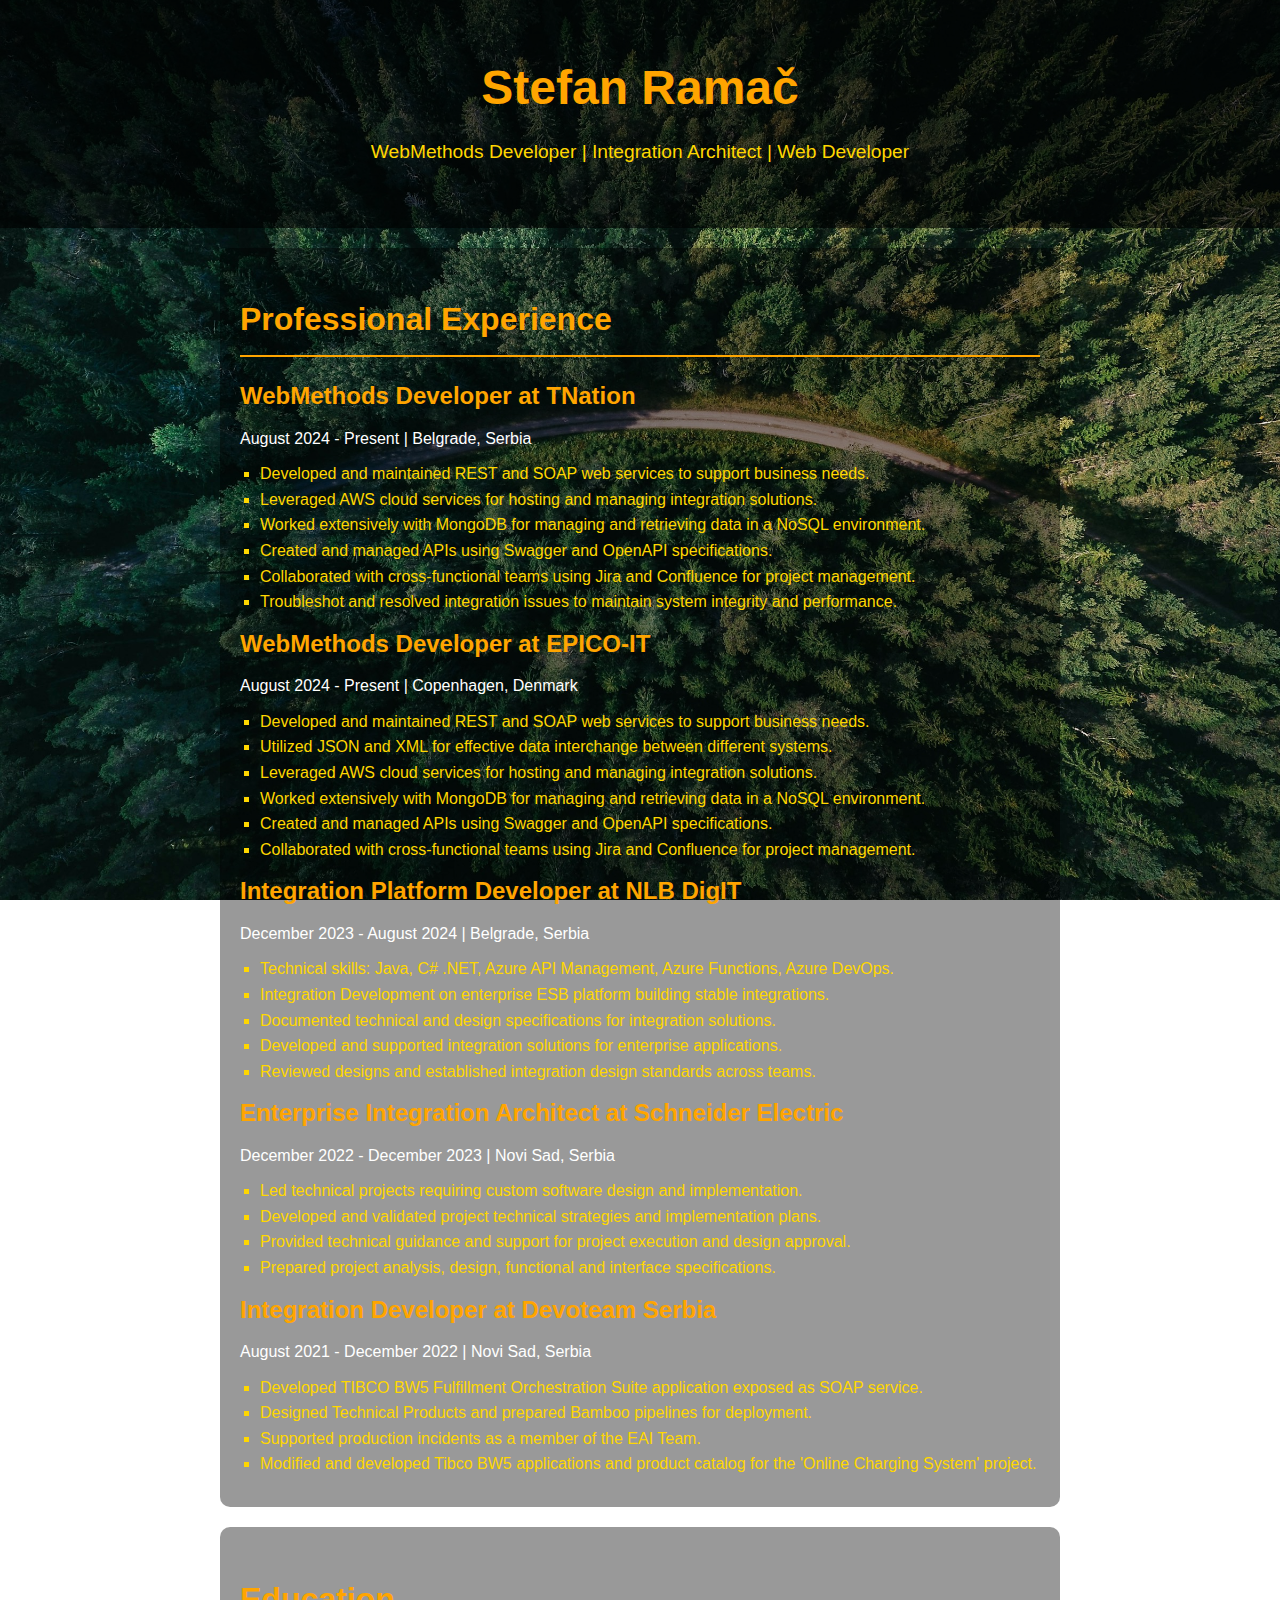
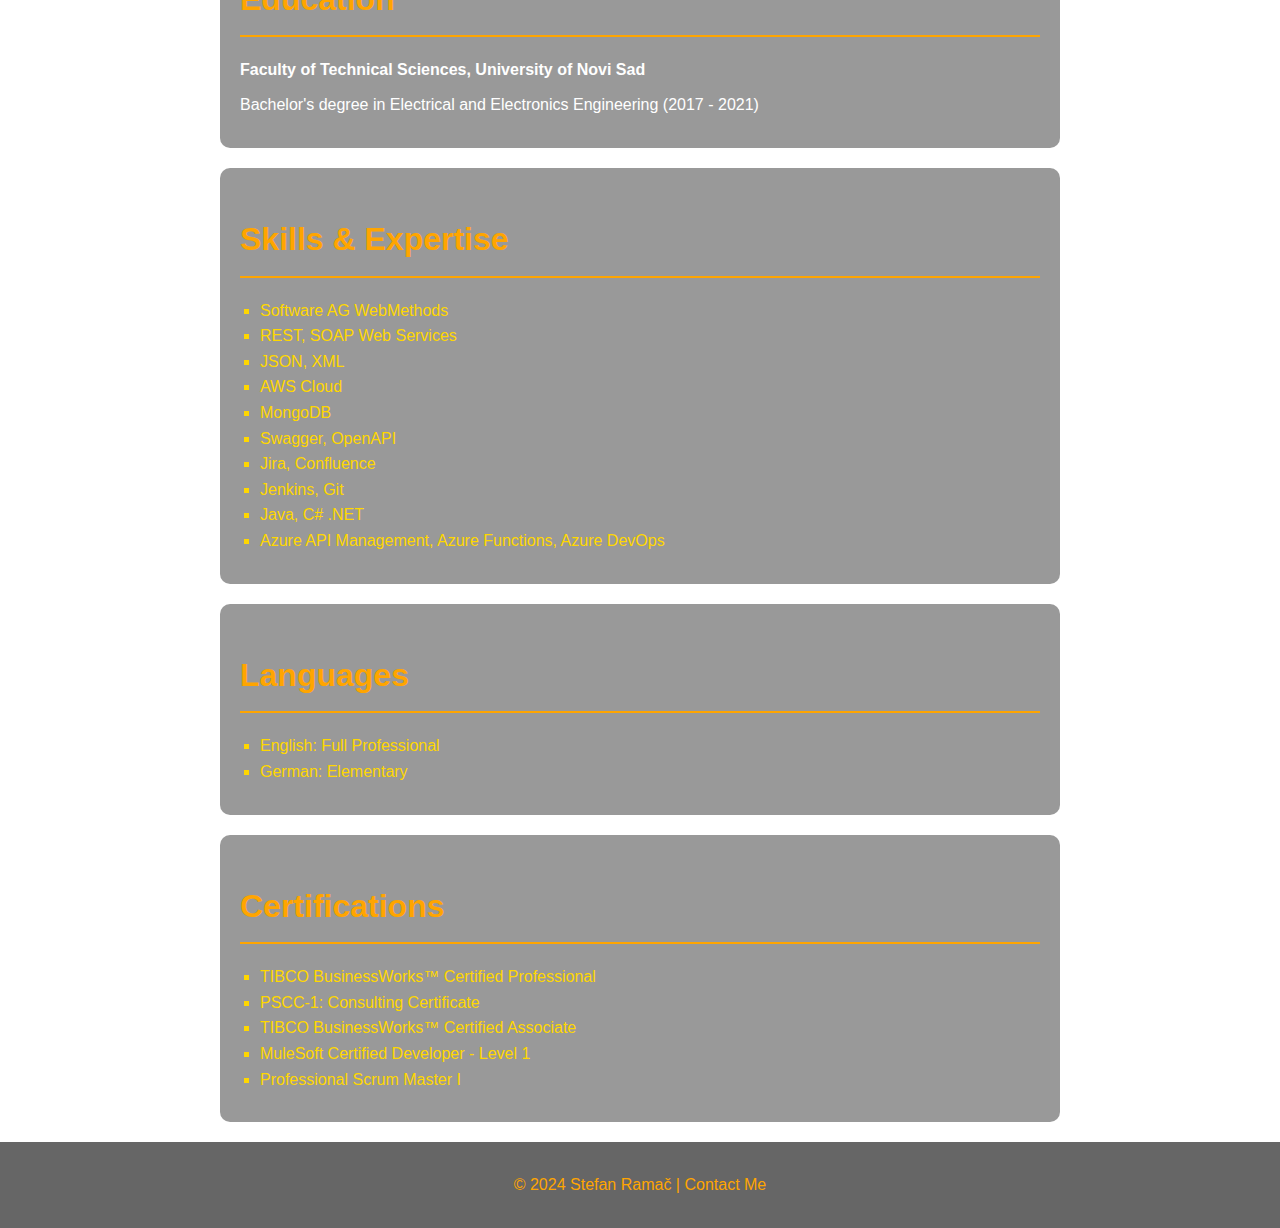
==== index.html @ 10c12a9f "moj cv" ====
<!DOCTYPE html>
<html lang="en">
<head>
    <meta charset="UTF-8">
    <meta name="viewport" content="width=device-width, initial-scale=1.0">
    <title>Stefan Ramač - Professional Experience</title>
    <link rel="stylesheet" href="styles.css">
</head>
<body>
    <header>
        <h1>Stefan Ramač</h1>
        <p>WebMethods Developer | Integration Architect | Web Developer</p>
    </header>
    
    <section id="experience">
        <h2>Professional Experience</h2>
        <div class="job">
            <h3>WebMethods Developer at TNation</h3>
            <p>August 2024 - Present | Belgrade, Serbia</p>
            <ul>
                <li>Developed and maintained REST and SOAP web services to support business needs.</li>
                <li>Leveraged AWS cloud services for hosting and managing integration solutions.</li>
                <li>Worked extensively with MongoDB for managing and retrieving data in a NoSQL environment.</li>
                <li>Created and managed APIs using Swagger and OpenAPI specifications.</li>
                <li>Collaborated with cross-functional teams using Jira and Confluence for project management.</li>
                <li>Troubleshot and resolved integration issues to maintain system integrity and performance.</li>
            </ul>
        </div>

        <div class="job">
            <h3>WebMethods Developer at EPICO-IT</h3>
            <p>August 2024 - Present | Copenhagen, Denmark</p>
            <ul>
                <li>Developed and maintained REST and SOAP web services to support business needs.</li>
                <li>Utilized JSON and XML for effective data interchange between different systems.</li>
                <li>Leveraged AWS cloud services for hosting and managing integration solutions.</li>
                <li>Worked extensively with MongoDB for managing and retrieving data in a NoSQL environment.</li>
                <li>Created and managed APIs using Swagger and OpenAPI specifications.</li>
                <li>Collaborated with cross-functional teams using Jira and Confluence for project management.</li>
            </ul>
        </div>

        <div class="job">
            <h3>Integration Platform Developer at NLB DigIT</h3>
            <p>December 2023 - August 2024 | Belgrade, Serbia</p>
            <ul>
                <li>Technical skills: Java, C# .NET, Azure API Management, Azure Functions, Azure DevOps.</li>
                <li>Integration Development on enterprise ESB platform building stable integrations.</li>
                <li>Documented technical and design specifications for integration solutions.</li>
                <li>Developed and supported integration solutions for enterprise applications.</li>
                <li>Reviewed designs and established integration design standards across teams.</li>
            </ul>
        </div>

        <div class="job">
            <h3>Enterprise Integration Architect at Schneider Electric</h3>
            <p>December 2022 - December 2023 | Novi Sad, Serbia</p>
            <ul>
                <li>Led technical projects requiring custom software design and implementation.</li>
                <li>Developed and validated project technical strategies and implementation plans.</li>
                <li>Provided technical guidance and support for project execution and design approval.</li>
                <li>Prepared project analysis, design, functional and interface specifications.</li>
            </ul>
        </div>

        <div class="job">
            <h3>Integration Developer at Devoteam Serbia</h3>
            <p>August 2021 - December 2022 | Novi Sad, Serbia</p>
            <ul>
                <li>Developed TIBCO BW5 Fulfillment Orchestration Suite application exposed as SOAP service.</li>
                <li>Designed Technical Products and prepared Bamboo pipelines for deployment.</li>
                <li>Supported production incidents as a member of the EAI Team.</li>
                <li>Modified and developed Tibco BW5 applications and product catalog for the 'Online Charging System' project.</li>
            </ul>
        </div>
    </section>

    <section id="education">
        <h2>Education</h2>
        <p><strong>Faculty of Technical Sciences, University of Novi Sad</strong></p>
        <p>Bachelor's degree in Electrical and Electronics Engineering (2017 - 2021)</p>
    </section>

    <section id="skills">
        <h2>Skills & Expertise</h2>
        <ul>
            <li>Software AG WebMethods</li>
            <li>REST, SOAP Web Services</li>
            <li>JSON, XML</li>
            <li>AWS Cloud</li>
            <li>MongoDB</li>
            <li>Swagger, OpenAPI</li>
            <li>Jira, Confluence</li>
            <li>Jenkins, Git</li>
            <li>Java, C# .NET</li>
            <li>Azure API Management, Azure Functions, Azure DevOps</li>
        </ul>
    </section>

    <section id="languages">
        <h2>Languages</h2>
        <ul>
            <li>English: Full Professional</li>
            <li>German: Elementary</li>
        </ul>
    </section>

    <section id="certifications">
        <h2>Certifications</h2>
        <ul>
            <li>TIBCO BusinessWorks™ Certified Professional</li>
            <li>PSCC-1: Consulting Certificate</li>
            <li>TIBCO BusinessWorks™ Certified Associate</li>
            <li>MuleSoft Certified Developer - Level 1</li>
            <li>Professional Scrum Master I</li>
        </ul>
    </section>

    <footer>
        <p>&copy; 2024 Stefan Ramač | <a href="mailto:stefan@stefanramac.com">Contact Me</a></p>
    </footer>
</body>
</html>
---- styles.css ----
body {
    font-family: 'Arial', sans-serif;
    line-height: 1.6;
    margin: 0;
    padding: 0;
    background-image: url('forest.jpg'); /* Use the uploaded image */
    background-size: cover;
    background-attachment: fixed;
    background-position: center;
    color: #fff;
}

header {
    text-align: center;
    padding: 50px;
    background-color: rgba(0, 0, 0, 0.6); /* Semi-transparent background */
}

header h1 {
    font-size: 3em;
    margin: 0;
    color: #FFA500; /* Orange color for contrast */
}

header p {
    font-size: 1.2em;
    color: #FFD700; /* Lighter orange */
}

section {
    padding: 20px;
    background-color: rgba(0, 0, 0, 0.4); /* Semi-transparent background */
    margin: 20px auto;
    max-width: 800px;
    border-radius: 10px;
}

h2 {
    font-size: 2em;
    border-bottom: 2px solid #FFA500; /* Orange underline */
    padding-bottom: 10px;
    margin-bottom: 20px;
    color: #FFA500;
}

.job h3, p, ul {
    margin: 10px 0;
}

.job h3 {
    font-size: 1.5em;
    color: #FFA500; /* Orange for job titles */
}

ul {
    list-style-type: square;
    padding-left: 20px;
    color: #FFD700; /* Lighter orange for lists */
}

footer {
    text-align: center;
    padding: 20px;
    background-color: rgba(0, 0, 0, 0.6); /* Semi-transparent footer */
    color: #FFA500;
}

footer a {
    color: #FFA500;
    text-decoration: none;
}

footer a:hover {
    text-decoration: underline;
}
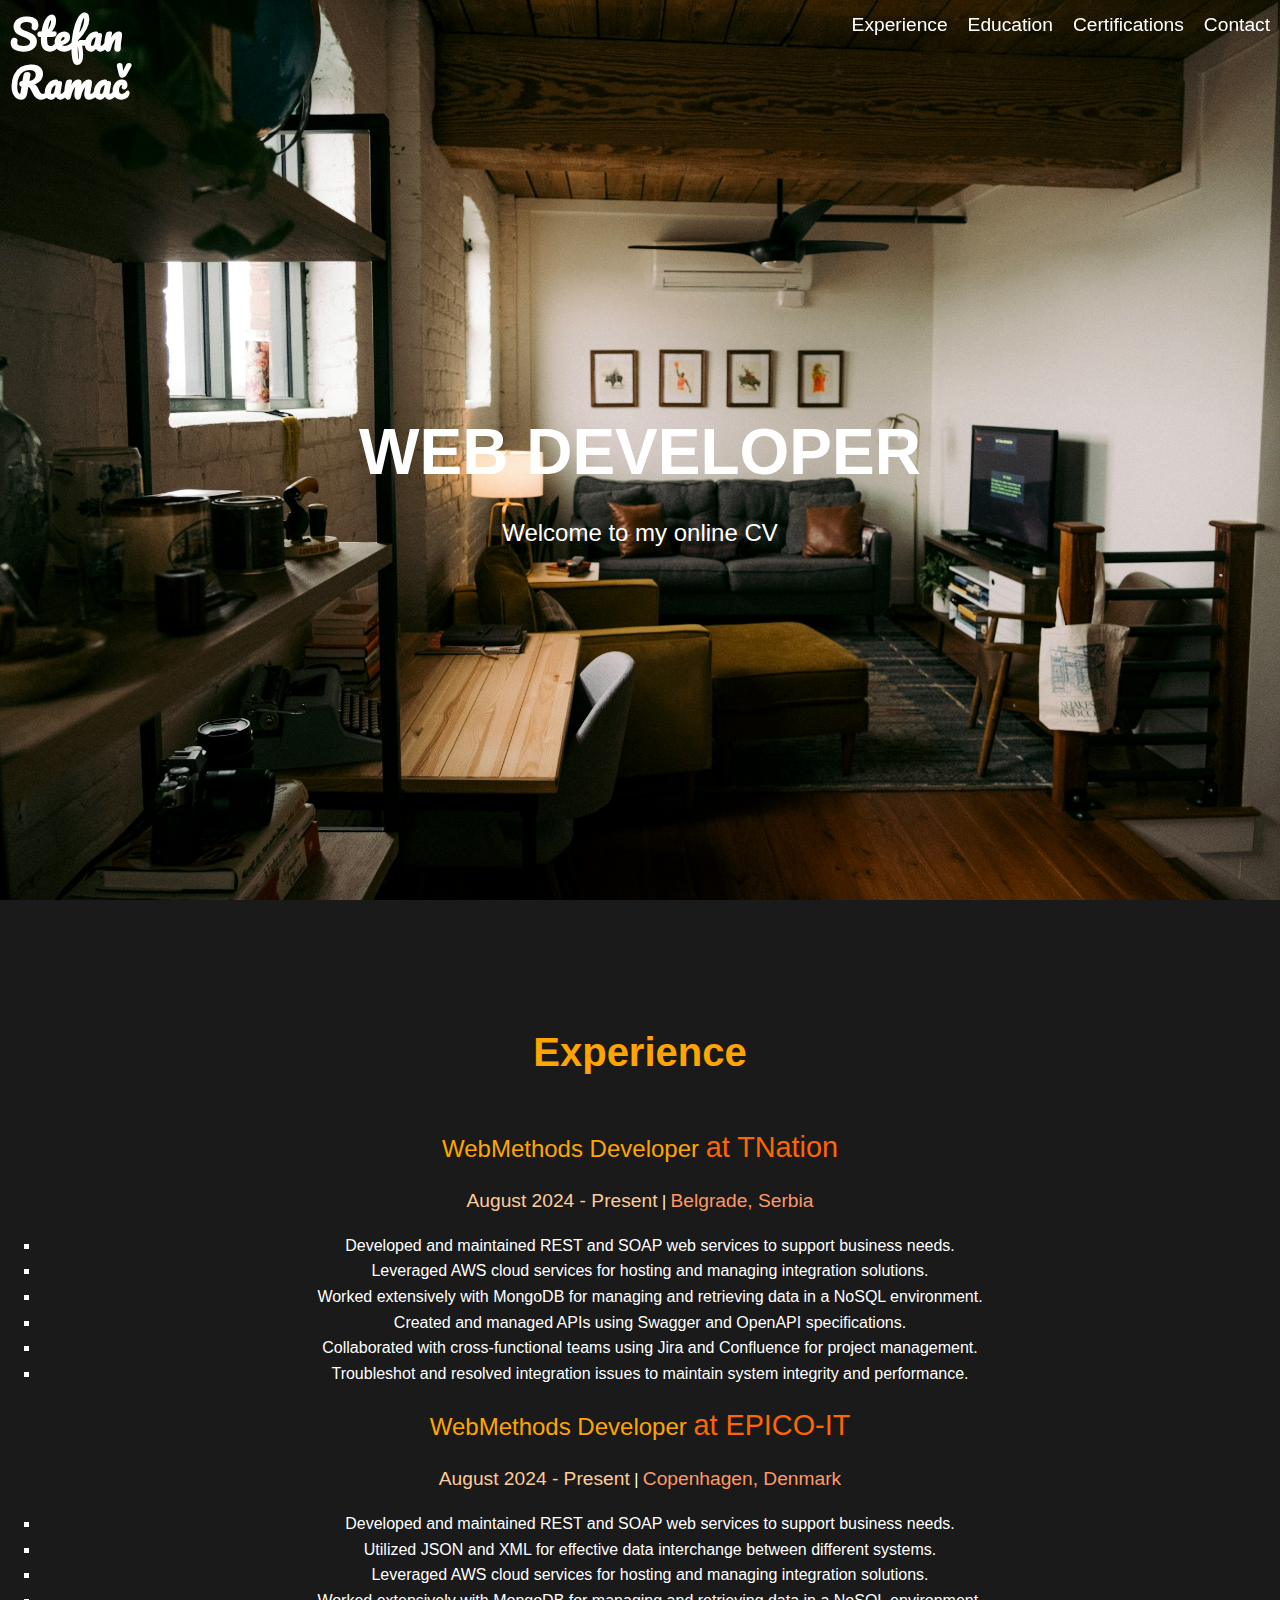
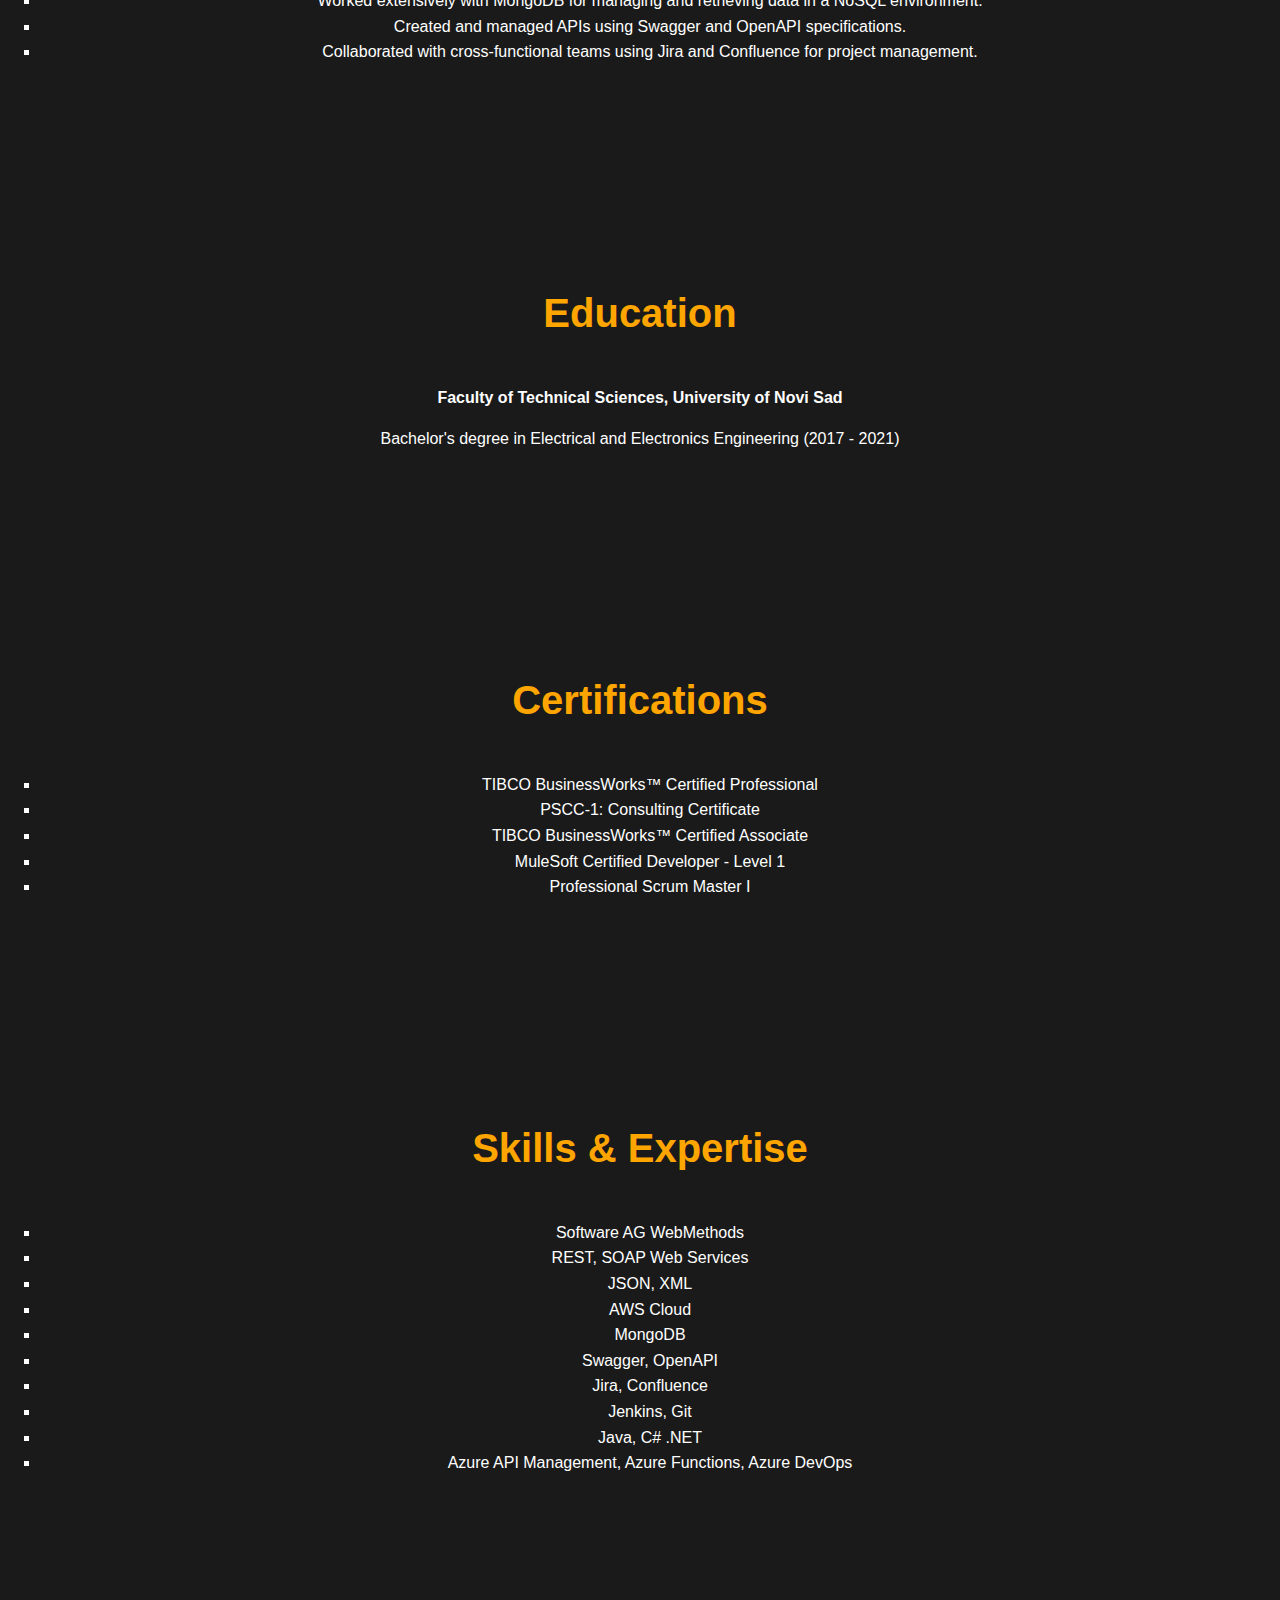
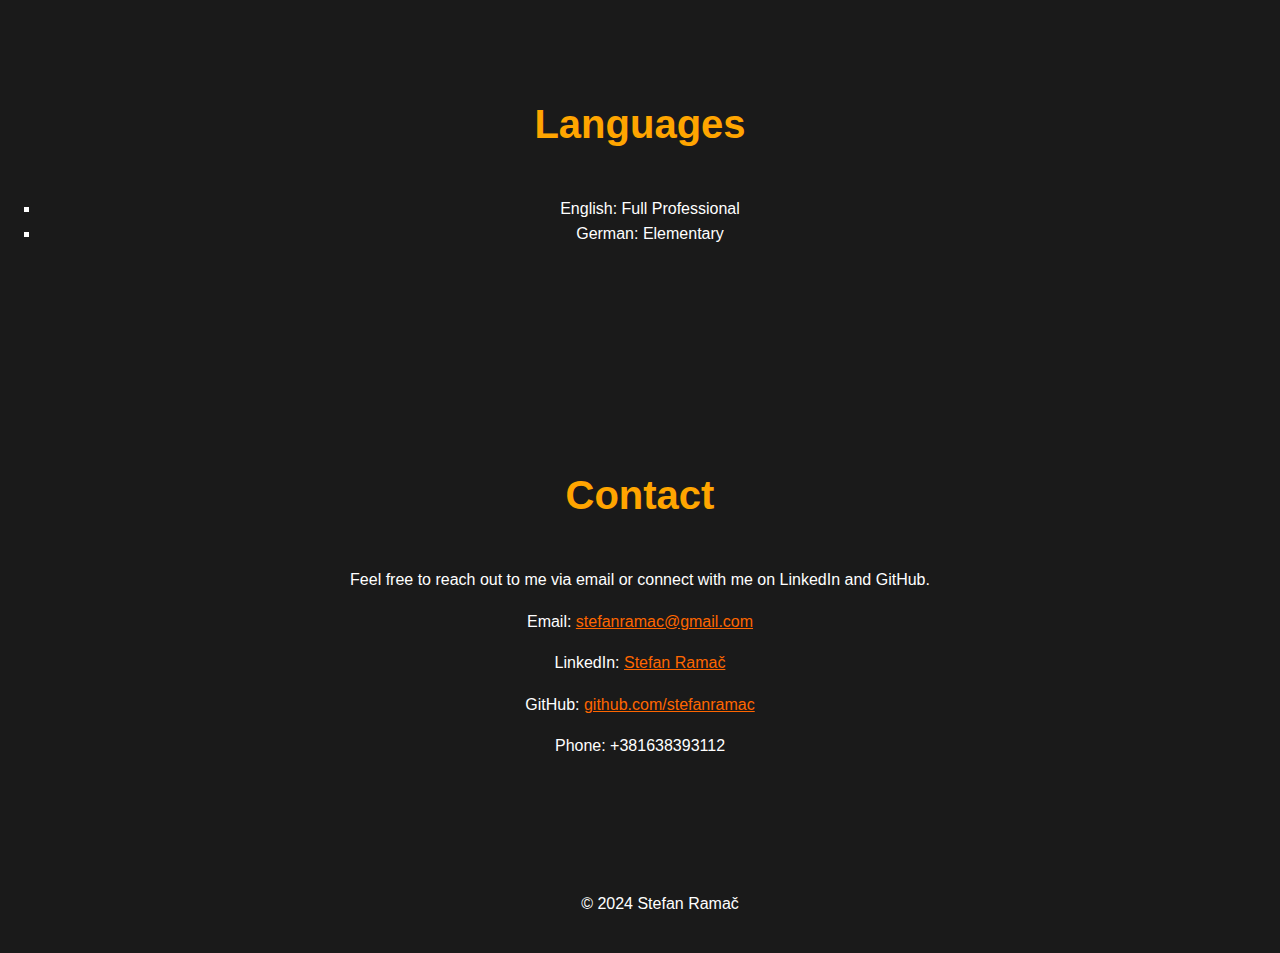
==== commit 7b89a0ca: "malo pomalo" ====
--- a/index.html
+++ b/index.html
@@ -3,86 +3,79 @@
 <head>
     <meta charset="UTF-8">
     <meta name="viewport" content="width=device-width, initial-scale=1.0">
-    <title>Stefan Ramač - Professional Experience</title>
+    <title>Stefan Ramač - Portfolio</title>
     <link rel="stylesheet" href="styles.css">
 </head>
 <body>
-    <header>
-        <h1>Stefan Ramač</h1>
-        <p>WebMethods Developer | Integration Architect | Web Developer</p>
+    <!-- Stefan Ramač i navigacioni bar iznad hero sekcije -->
+    <div class="header-left">
+        <h1>Stefan<br>Ramač</h1>
+    </div>
+    <nav class="header-right">
+        <ul>
+            <li><a href="#experience">Experience</a></li>
+            <li><a href="#education">Education</a></li>
+            <li><a href="#certifications">Certifications</a></li>
+            <li><a href="#contact">Contact</a></li>
+        </ul>
+    </nav>
+
+    <header class="hero-section">
+        <div class="container">
+            <div class="hero-text">
+                <h2>WEB DEVELOPER</h2>
+                <p>Welcome to my online CV</p>
+            </div>
+        </div>
     </header>
+
+    <section id="experience" class="content-section">
+        <h3>Experience</h3>
+        
+        <p class="job-title">WebMethods Developer <span class="job-company">at TNation</span></p>
+        <p><span class="job-date">August 2024 - Present</span> | <span class="job-location">Belgrade, Serbia</span></p>
+        <ul>
+            <li>Developed and maintained REST and SOAP web services to support business needs.</li>
+            <li>Leveraged AWS cloud services for hosting and managing integration solutions.</li>
+            <li>Worked extensively with MongoDB for managing and retrieving data in a NoSQL environment.</li>
+            <li>Created and managed APIs using Swagger and OpenAPI specifications.</li>
+            <li>Collaborated with cross-functional teams using Jira and Confluence for project management.</li>
+            <li>Troubleshot and resolved integration issues to maintain system integrity and performance.</li>
+        </ul>
     
-    <section id="experience">
-        <h2>Professional Experience</h2>
-        <div class="job">
-            <h3>WebMethods Developer at TNation</h3>
-            <p>August 2024 - Present | Belgrade, Serbia</p>
-            <ul>
-                <li>Developed and maintained REST and SOAP web services to support business needs.</li>
-                <li>Leveraged AWS cloud services for hosting and managing integration solutions.</li>
-                <li>Worked extensively with MongoDB for managing and retrieving data in a NoSQL environment.</li>
-                <li>Created and managed APIs using Swagger and OpenAPI specifications.</li>
-                <li>Collaborated with cross-functional teams using Jira and Confluence for project management.</li>
-                <li>Troubleshot and resolved integration issues to maintain system integrity and performance.</li>
-            </ul>
-        </div>
+        <p class="job-title">WebMethods Developer <span class="job-company">at EPICO-IT</span></p>
+        <p><span class="job-date">August 2024 - Present</span> | <span class="job-location">Copenhagen, Denmark</span></p>
+        <ul>
+            <li>Developed and maintained REST and SOAP web services to support business needs.</li>
+            <li>Utilized JSON and XML for effective data interchange between different systems.</li>
+            <li>Leveraged AWS cloud services for hosting and managing integration solutions.</li>
+            <li>Worked extensively with MongoDB for managing and retrieving data in a NoSQL environment.</li>
+            <li>Created and managed APIs using Swagger and OpenAPI specifications.</li>
+            <li>Collaborated with cross-functional teams using Jira and Confluence for project management.</li>
+        </ul>
 
-        <div class="job">
-            <h3>WebMethods Developer at EPICO-IT</h3>
-            <p>August 2024 - Present | Copenhagen, Denmark</p>
-            <ul>
-                <li>Developed and maintained REST and SOAP web services to support business needs.</li>
-                <li>Utilized JSON and XML for effective data interchange between different systems.</li>
-                <li>Leveraged AWS cloud services for hosting and managing integration solutions.</li>
-                <li>Worked extensively with MongoDB for managing and retrieving data in a NoSQL environment.</li>
-                <li>Created and managed APIs using Swagger and OpenAPI specifications.</li>
-                <li>Collaborated with cross-functional teams using Jira and Confluence for project management.</li>
-            </ul>
-        </div>
-
-        <div class="job">
-            <h3>Integration Platform Developer at NLB DigIT</h3>
-            <p>December 2023 - August 2024 | Belgrade, Serbia</p>
-            <ul>
-                <li>Technical skills: Java, C# .NET, Azure API Management, Azure Functions, Azure DevOps.</li>
-                <li>Integration Development on enterprise ESB platform building stable integrations.</li>
-                <li>Documented technical and design specifications for integration solutions.</li>
-                <li>Developed and supported integration solutions for enterprise applications.</li>
-                <li>Reviewed designs and established integration design standards across teams.</li>
-            </ul>
-        </div>
-
-        <div class="job">
-            <h3>Enterprise Integration Architect at Schneider Electric</h3>
-            <p>December 2022 - December 2023 | Novi Sad, Serbia</p>
-            <ul>
-                <li>Led technical projects requiring custom software design and implementation.</li>
-                <li>Developed and validated project technical strategies and implementation plans.</li>
-                <li>Provided technical guidance and support for project execution and design approval.</li>
-                <li>Prepared project analysis, design, functional and interface specifications.</li>
-            </ul>
-        </div>
-
-        <div class="job">
-            <h3>Integration Developer at Devoteam Serbia</h3>
-            <p>August 2021 - December 2022 | Novi Sad, Serbia</p>
-            <ul>
-                <li>Developed TIBCO BW5 Fulfillment Orchestration Suite application exposed as SOAP service.</li>
-                <li>Designed Technical Products and prepared Bamboo pipelines for deployment.</li>
-                <li>Supported production incidents as a member of the EAI Team.</li>
-                <li>Modified and developed Tibco BW5 applications and product catalog for the 'Online Charging System' project.</li>
-            </ul>
-        </div>
+        <!-- Repeat the same structure for other job positions -->
     </section>
-
-    <section id="education">
-        <h2>Education</h2>
+    
+    <section id="education" class="content-section">
+        <h3>Education</h3>
         <p><strong>Faculty of Technical Sciences, University of Novi Sad</strong></p>
         <p>Bachelor's degree in Electrical and Electronics Engineering (2017 - 2021)</p>
     </section>
 
-    <section id="skills">
-        <h2>Skills & Expertise</h2>
+    <section id="certifications" class="content-section">
+        <h3>Certifications</h3>
+        <ul>
+            <li>TIBCO BusinessWorks™ Certified Professional</li>
+            <li>PSCC-1: Consulting Certificate</li>
+            <li>TIBCO BusinessWorks™ Certified Associate</li>
+            <li>MuleSoft Certified Developer - Level 1</li>
+            <li>Professional Scrum Master I</li>
+        </ul>
+    </section>
+
+    <section id="skills" class="content-section">
+        <h3>Skills & Expertise</h3>
         <ul>
             <li>Software AG WebMethods</li>
             <li>REST, SOAP Web Services</li>
@@ -97,27 +90,25 @@
         </ul>
     </section>
 
-    <section id="languages">
-        <h2>Languages</h2>
+    <section id="languages" class="content-section">
+        <h3>Languages</h3>
         <ul>
             <li>English: Full Professional</li>
             <li>German: Elementary</li>
         </ul>
     </section>
 
-    <section id="certifications">
-        <h2>Certifications</h2>
-        <ul>
-            <li>TIBCO BusinessWorks™ Certified Professional</li>
-            <li>PSCC-1: Consulting Certificate</li>
-            <li>TIBCO BusinessWorks™ Certified Associate</li>
-            <li>MuleSoft Certified Developer - Level 1</li>
-            <li>Professional Scrum Master I</li>
-        </ul>
+    <section id="contact" class="content-section">
+        <h3>Contact</h3>
+        <p>Feel free to reach out to me via email or connect with me on LinkedIn and GitHub.</p>
+        <p>Email: <a href="mailto:stefanramac@gmail.com">stefanramac@gmail.com</a></p>
+        <p>LinkedIn: <a href="https://www.linkedin.com/in/stefanramac/" target="_blank">Stefan Ramač</a></p>
+        <p>GitHub: <a href="https://github.com/stefanramac" target="_blank">github.com/stefanramac</a></p>
+        <p>Phone: +381638393112</p>
     </section>
 
     <footer>
-        <p>&copy; 2024 Stefan Ramač | <a href="mailto:stefan@stefanramac.com">Contact Me</a></p>
+        <p>&copy; 2024 Stefan Ramač</p>
     </footer>
 </body>
 </html>
--- a/styles.css
+++ b/styles.css
@@ -1,75 +1,149 @@
+@import url('https://fonts.googleapis.com/css2?family=Pacifico&display=swap');
+
+/* General styles */
 body {
     font-family: 'Arial', sans-serif;
     line-height: 1.6;
     margin: 0;
     padding: 0;
-    background-image: url('forest.jpg'); /* Use the uploaded image */
-    background-size: cover;
-    background-attachment: fixed;
-    background-position: center;
     color: #fff;
 }
 
-header {
-    text-align: center;
-    padding: 50px;
-    background-color: rgba(0, 0, 0, 0.6); /* Semi-transparent background */
+/* Positioning Stefan Ramač and navigation at the very top */
+.header-left {
+    position: fixed;
+    top: 10px;
+    left: 10px;
+    z-index: 1000;
 }
 
-header h1 {
-    font-size: 3em;
+.header-left h1 {
     margin: 0;
-    color: #FFA500; /* Orange color for contrast */
+    font-size: 2.5em;
+    font-family: 'Pacifico', cursive; /* Signature-like font */
+    color: #fff;
+    line-height: 1.2;
 }
 
-header p {
-    font-size: 1.2em;
-    color: #FFD700; /* Lighter orange */
+.header-right {
+    position: fixed;
+    top: 10px;
+    right: 10px;
+    z-index: 1000;
 }
 
-section {
-    padding: 20px;
-    background-color: rgba(0, 0, 0, 0.4); /* Semi-transparent background */
-    margin: 20px auto;
-    max-width: 800px;
-    border-radius: 10px;
+.header-right ul {
+    list-style-type: none;
+    margin: 0;
+    padding: 0;
+    display: flex;
 }
 
-h2 {
-    font-size: 2em;
-    border-bottom: 2px solid #FFA500; /* Orange underline */
-    padding-bottom: 10px;
-    margin-bottom: 20px;
+.header-right ul li {
+    margin-left: 20px;
+}
+
+.header-right ul li a {
+    color: #fff;
+    text-decoration: none;
+    font-size: 1.2em;
+}
+
+.header-right ul li a:hover {
+    text-decoration: underline;
+}
+
+/* Hero section with background image */
+.hero-section {
+    background-image: url('background.jpg'); /* Background image */
+    background-size: cover;
+    background-position: center;
+    height: 100vh;
+    display: flex;
+    align-items: center;
+    justify-content: center;
+    position: relative;
+    color: #fff;
+}
+
+.container {
+    position: relative;
+    width: 100%;
+    padding: 20px;
+}
+
+.hero-text {
+    text-align: center;
+}
+
+.hero-text h2 {
+    font-size: 4em;
+    margin-bottom: 10px;
+    text-transform: uppercase;
+}
+
+.hero-text p {
+    font-size: 1.5em;
+    margin: 0;
+}
+
+/* Content section */
+.content-section {
+    padding: 80px 20px;
+    text-align: center;
+    background-color: #1a1a1a;
+    color: #fff;
+}
+
+.content-section h3 {
+    font-size: 2.5em;
     color: #FFA500;
 }
 
-.job h3, p, ul {
+/* Job title and details */
+.job-title {
+    color: #FFA500; /* Main job title color - orange */
+    font-size: 1.5em;
     margin: 10px 0;
 }
 
-.job h3 {
-    font-size: 1.5em;
-    color: #FFA500; /* Orange for job titles */
+.job-date {
+    color: #FFCC99; /* Lighter shade of orange for date */
+    font-size: 1.2em;
+}
+
+.job-location {
+    color: #FF9966; /* Medium shade of orange for location */
+    font-size: 1.2em;
+}
+
+.job-company {
+    color: #FF6600; /* Darker shade of orange for company */
+    font-size: 1.2em;
 }
 
 ul {
     list-style-type: square;
     padding-left: 20px;
-    color: #FFD700; /* Lighter orange for lists */
+    color: #fff;
 }
 
+/* Footer styles */
 footer {
     text-align: center;
     padding: 20px;
-    background-color: rgba(0, 0, 0, 0.6); /* Semi-transparent footer */
-    color: #FFA500;
+    background-color: #1a1a1a;
+    color: #fff;
+    position: relative;
+    bottom: 0;
+    width: 100%;
 }
 
-footer a {
-    color: #FFA500;
-    text-decoration: none;
+/* Link styles */
+a {
+    color: #ff6600;
 }
 
-footer a:hover {
-    text-decoration: underline;
+a:hover {
+    color: #ff8533;
 }
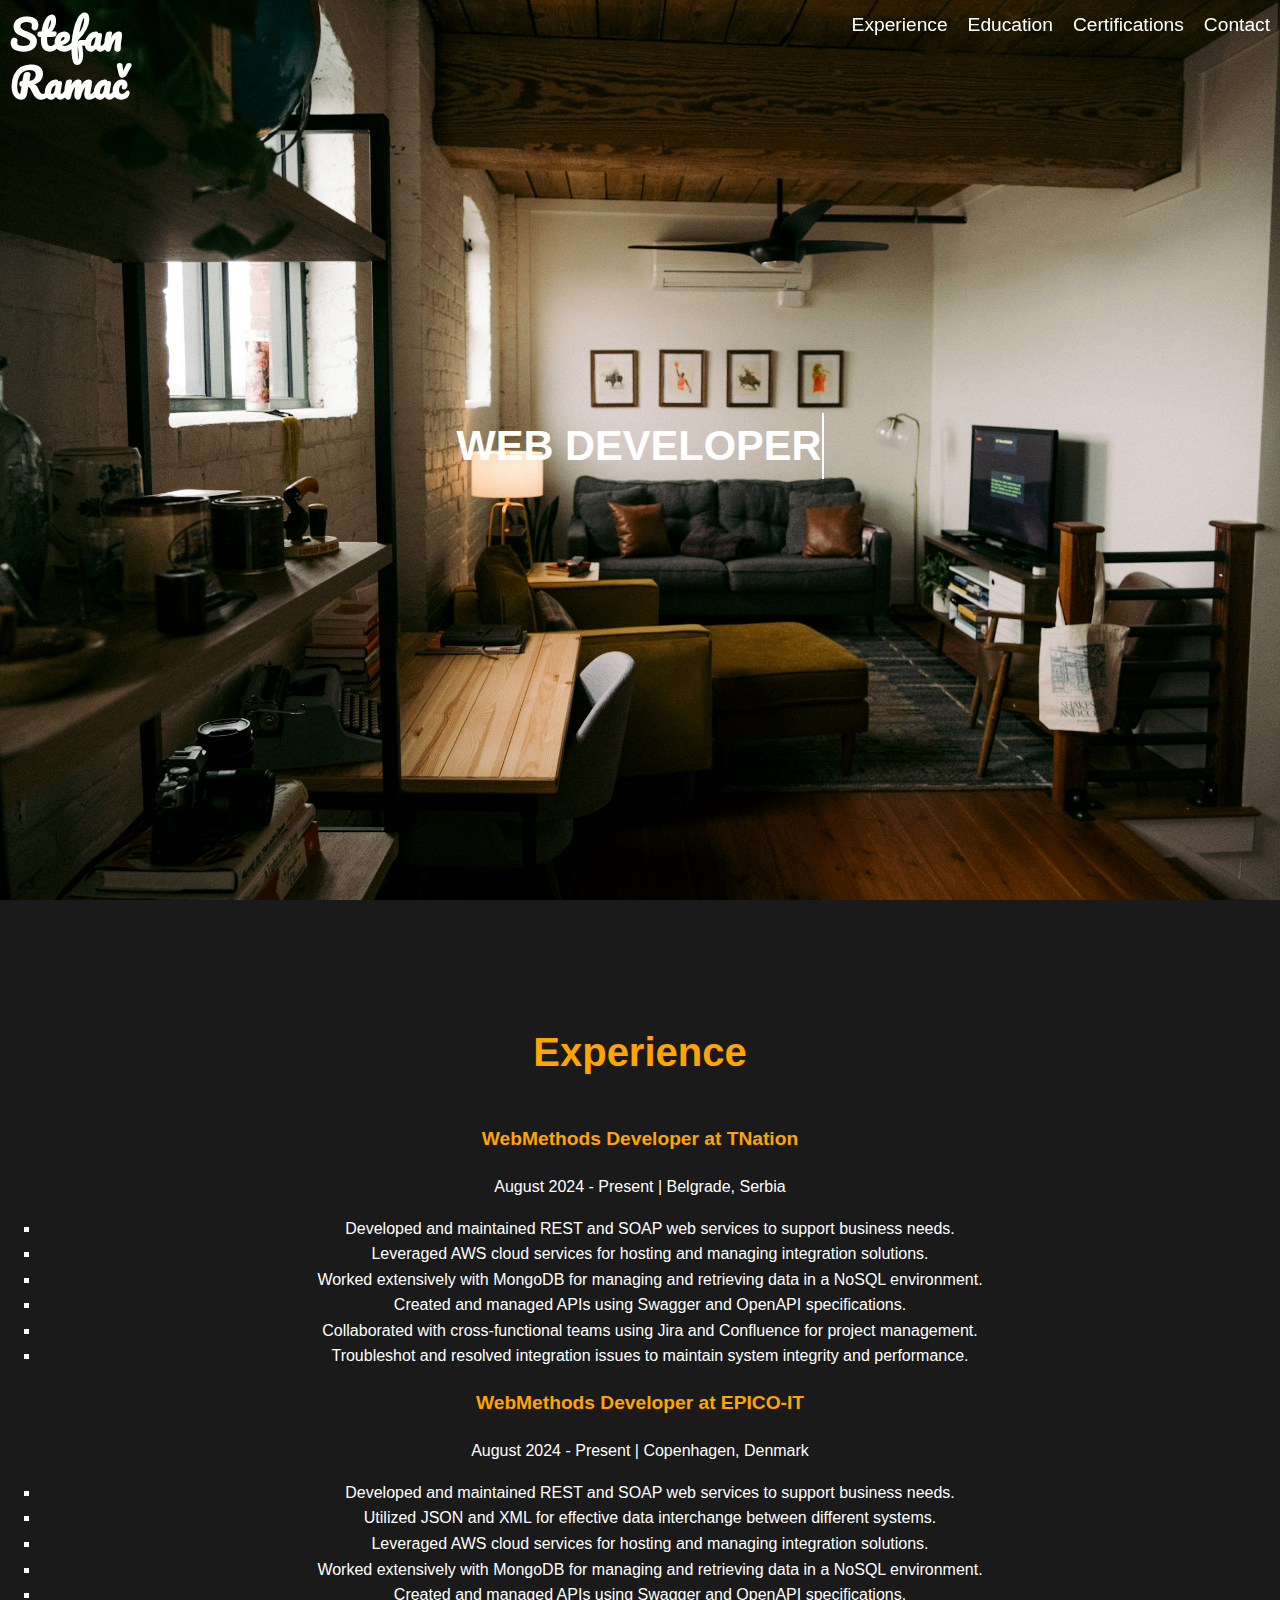
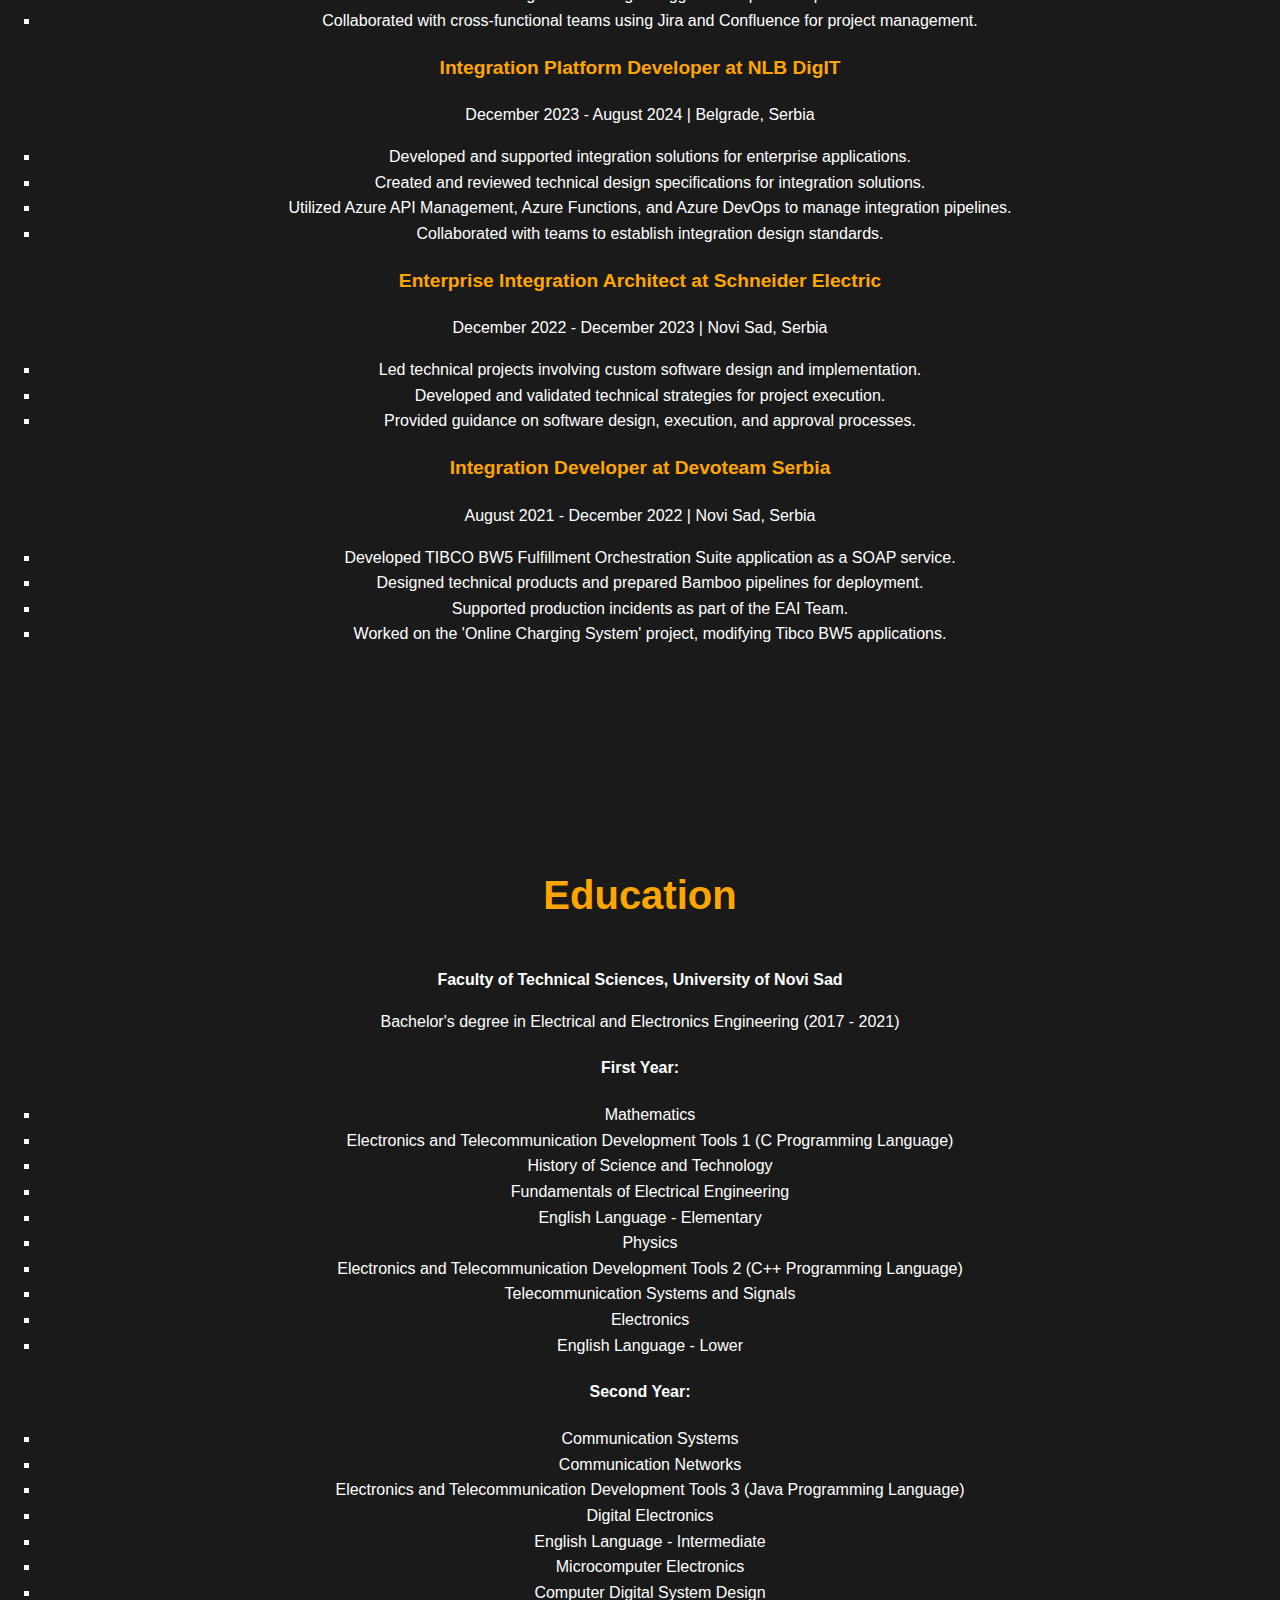
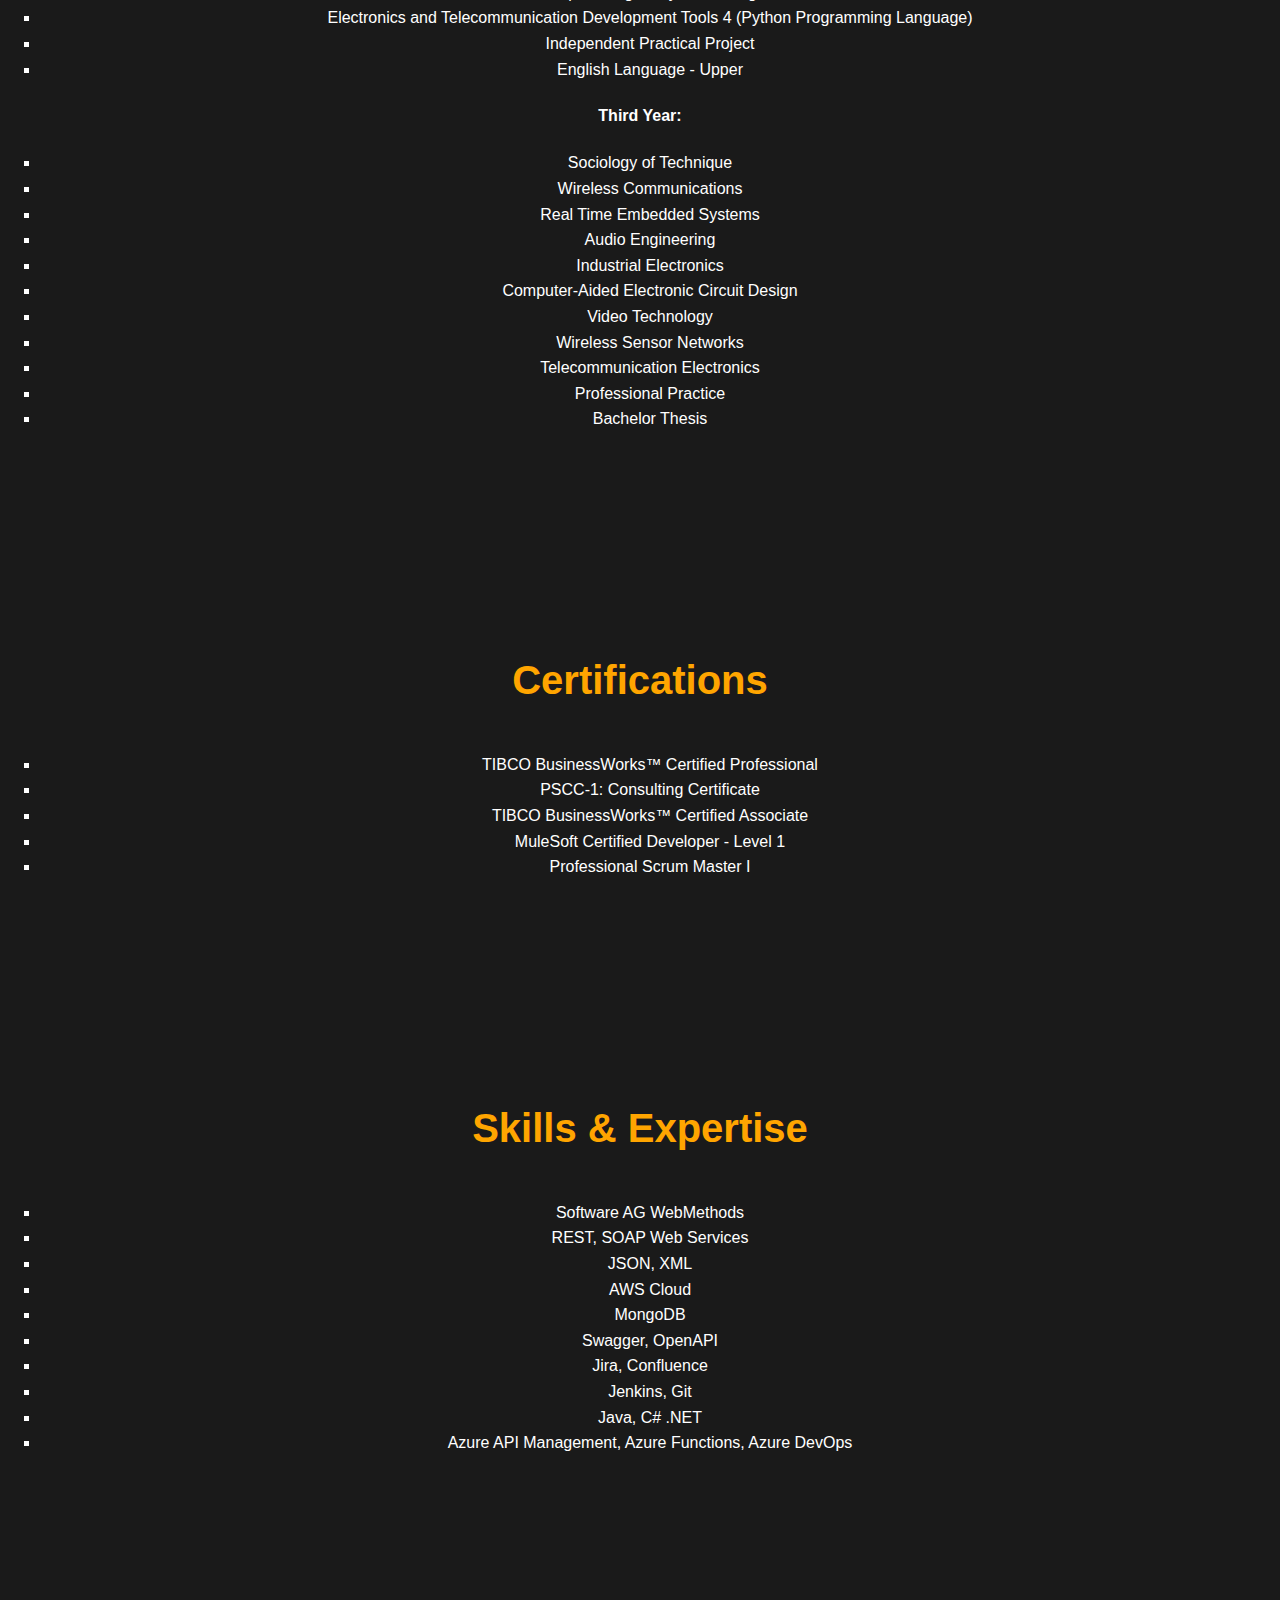
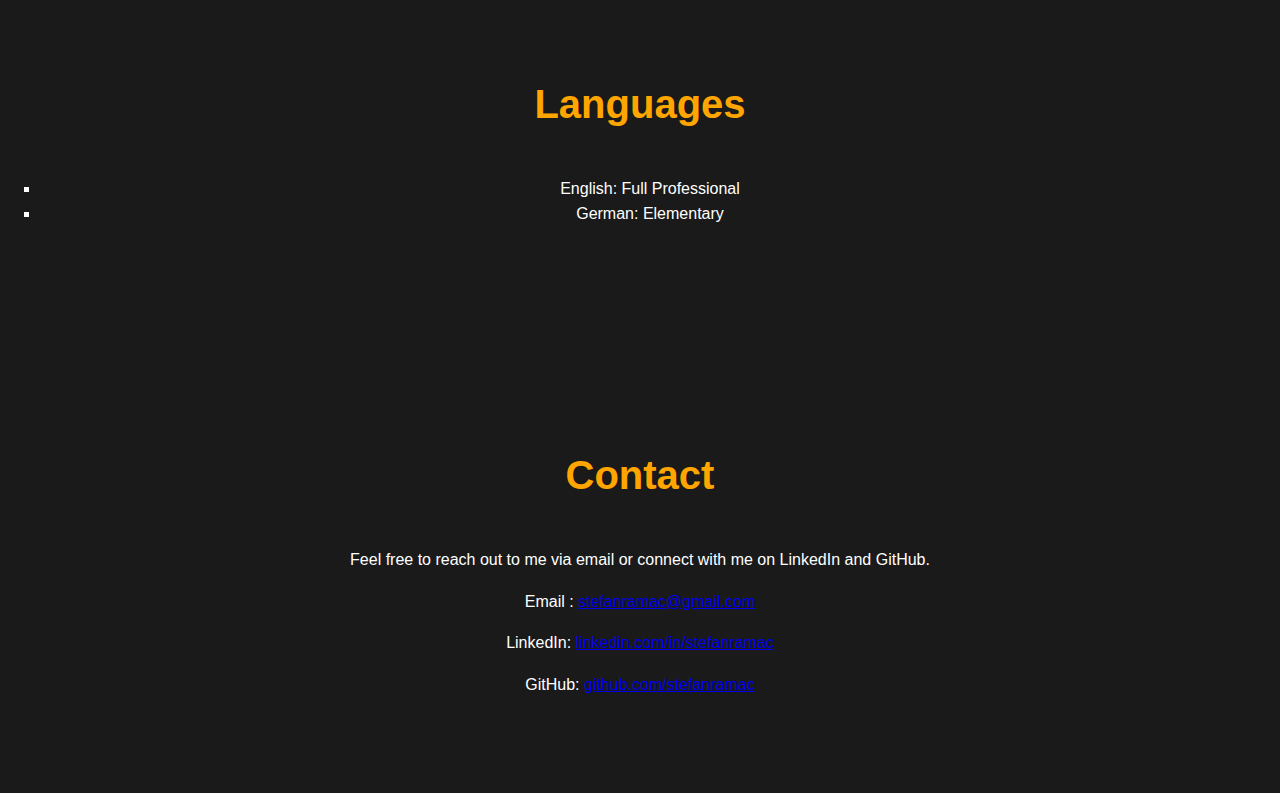
==== commit 0cda2006: "nove izmene" ====
--- a/index.html
+++ b/index.html
@@ -5,6 +5,7 @@
     <meta name="viewport" content="width=device-width, initial-scale=1.0">
     <title>Stefan Ramač - Portfolio</title>
     <link rel="stylesheet" href="styles.css">
+    <script src="script.js" defer></script>
 </head>
 <body>
     <!-- Stefan Ramač i navigacioni bar iznad hero sekcije -->
@@ -20,11 +21,11 @@
         </ul>
     </nav>
 
+    <!-- Hero section sa animacijom teksta -->
     <header class="hero-section">
         <div class="container">
             <div class="hero-text">
-                <h2>WEB DEVELOPER</h2>
-                <p>Welcome to my online CV</p>
+                <h2 id="dynamic-text">WEB DEVELOPER</h2>
             </div>
         </div>
     </header>
@@ -32,8 +33,11 @@
     <section id="experience" class="content-section">
         <h3>Experience</h3>
         
-        <p class="job-title">WebMethods Developer <span class="job-company">at TNation</span></p>
-        <p><span class="job-date">August 2024 - Present</span> | <span class="job-location">Belgrade, Serbia</span></p>
+        <p class="job-title">
+            <span class="position">WebMethods Developer</span> 
+            <span class="company">at TNation</span>
+        </p>
+        <p><span class="date">August 2024 - Present</span> | <span class="location">Belgrade, Serbia</span></p>
         <ul>
             <li>Developed and maintained REST and SOAP web services to support business needs.</li>
             <li>Leveraged AWS cloud services for hosting and managing integration solutions.</li>
@@ -43,8 +47,11 @@
             <li>Troubleshot and resolved integration issues to maintain system integrity and performance.</li>
         </ul>
     
-        <p class="job-title">WebMethods Developer <span class="job-company">at EPICO-IT</span></p>
-        <p><span class="job-date">August 2024 - Present</span> | <span class="job-location">Copenhagen, Denmark</span></p>
+        <p class="job-title">
+            <span class="position">WebMethods Developer</span> 
+            <span class="company">at EPICO-IT</span>
+        </p>
+        <p><span class="date">August 2024 - Present</span> | <span class="location">Copenhagen, Denmark</span></p>
         <ul>
             <li>Developed and maintained REST and SOAP web services to support business needs.</li>
             <li>Utilized JSON and XML for effective data interchange between different systems.</li>
@@ -53,14 +60,90 @@
             <li>Created and managed APIs using Swagger and OpenAPI specifications.</li>
             <li>Collaborated with cross-functional teams using Jira and Confluence for project management.</li>
         </ul>
-
-        <!-- Repeat the same structure for other job positions -->
+    
+        <p class="job-title">
+            <span class="position">Integration Platform Developer</span> 
+            <span class="company">at NLB DigIT</span>
+        </p>
+        <p><span class="date">December 2023 - August 2024</span> | <span class="location">Belgrade, Serbia</span></p>
+        <ul>
+            <li>Developed and supported integration solutions for enterprise applications.</li>
+            <li>Created and reviewed technical design specifications for integration solutions.</li>
+            <li>Utilized Azure API Management, Azure Functions, and Azure DevOps to manage integration pipelines.</li>
+            <li>Collaborated with teams to establish integration design standards.</li>
+        </ul>
+    
+        <p class="job-title">
+            <span class="position">Enterprise Integration Architect</span> 
+            <span class="company">at Schneider Electric</span>
+        </p>
+        <p><span class="date">December 2022 - December 2023</span> | <span class="location">Novi Sad, Serbia</span></p>
+        <ul>
+            <li>Led technical projects involving custom software design and implementation.</li>
+            <li>Developed and validated technical strategies for project execution.</li>
+            <li>Provided guidance on software design, execution, and approval processes.</li>
+        </ul>
+    
+        <p class="job-title">
+            <span class="position">Integration Developer</span> 
+            <span class="company">at Devoteam Serbia</span>
+        </p>
+        <p><span class="date">August 2021 - December 2022</span> | <span class="location">Novi Sad, Serbia</span></p>
+        <ul>
+            <li>Developed TIBCO BW5 Fulfillment Orchestration Suite application as a SOAP service.</li>
+            <li>Designed technical products and prepared Bamboo pipelines for deployment.</li>
+            <li>Supported production incidents as part of the EAI Team.</li>
+            <li>Worked on the 'Online Charging System' project, modifying Tibco BW5 applications.</li>
+        </ul>
     </section>
     
     <section id="education" class="content-section">
         <h3>Education</h3>
         <p><strong>Faculty of Technical Sciences, University of Novi Sad</strong></p>
         <p>Bachelor's degree in Electrical and Electronics Engineering (2017 - 2021)</p>
+        
+        <h4>First Year:</h4>
+        <ul>
+            <li>Mathematics</li>
+            <li>Electronics and Telecommunication Development Tools 1 (C Programming Language)</li>
+            <li>History of Science and Technology</li>
+            <li>Fundamentals of Electrical Engineering</li>
+            <li>English Language - Elementary</li>
+            <li>Physics</li>
+            <li>Electronics and Telecommunication Development Tools 2 (C++ Programming Language)</li>
+            <li>Telecommunication Systems and Signals</li>
+            <li>Electronics</li>
+            <li>English Language - Lower</li>
+        </ul>
+        
+        <h4>Second Year:</h4>
+        <ul>
+            <li>Communication Systems</li>
+            <li>Communication Networks</li>
+            <li>Electronics and Telecommunication Development Tools 3 (Java Programming Language)</li>
+            <li>Digital Electronics</li>
+            <li>English Language - Intermediate</li>
+            <li>Microcomputer Electronics</li>
+            <li>Computer Digital System Design</li>
+            <li>Electronics and Telecommunication Development Tools 4 (Python Programming Language)</li>
+            <li>Independent Practical Project</li>
+            <li>English Language - Upper</li>
+        </ul>
+    
+        <h4>Third Year:</h4>
+        <ul>
+            <li>Sociology of Technique</li>
+            <li>Wireless Communications</li>
+            <li>Real Time Embedded Systems</li>
+            <li>Audio Engineering</li>
+            <li>Industrial Electronics</li>
+            <li>Computer-Aided Electronic Circuit Design</li>
+            <li>Video Technology</li>
+            <li>Wireless Sensor Networks</li>
+            <li>Telecommunication Electronics</li>
+            <li>Professional Practice</li>
+            <li>Bachelor Thesis</li>
+        </ul>
     </section>
 
     <section id="certifications" class="content-section">
@@ -101,14 +184,11 @@
     <section id="contact" class="content-section">
         <h3>Contact</h3>
         <p>Feel free to reach out to me via email or connect with me on LinkedIn and GitHub.</p>
-        <p>Email: <a href="mailto:stefanramac@gmail.com">stefanramac@gmail.com</a></p>
-        <p>LinkedIn: <a href="https://www.linkedin.com/in/stefanramac/" target="_blank">Stefan Ramač</a></p>
-        <p>GitHub: <a href="https://github.com/stefanramac" target="_blank">github.com/stefanramac</a></p>
-        <p>Phone: +381638393112</p>
+        <p>Email
+
+: <a href="mailto:stefanramac@gmail.com">stefanramac@gmail.com</a></p>
+        <p>LinkedIn: <a href="https://www.linkedin.com/in/stefanramac/">linkedin.com/in/stefanramac</a></p>
+        <p>GitHub: <a href="https://github.com/stefanramac">github.com/stefanramac</a></p>
     </section>
-
-    <footer>
-        <p>&copy; 2024 Stefan Ramač</p>
-    </footer>
 </body>
-</html>
+</html>--- a/styles.css
+++ b/styles.css
@@ -20,7 +20,7 @@
 .header-left h1 {
     margin: 0;
     font-size: 2.5em;
-    font-family: 'Pacifico', cursive; /* Signature-like font */
+    font-family: 'Pacifico', cursive;
     color: #fff;
     line-height: 1.2;
 }
@@ -55,14 +55,13 @@
 
 /* Hero section with background image */
 .hero-section {
-    background-image: url('background.jpg'); /* Background image */
+    background-image: url('background.jpg');
     background-size: cover;
     background-position: center;
     height: 100vh;
     display: flex;
     align-items: center;
     justify-content: center;
-    position: relative;
     color: #fff;
 }
 
@@ -76,15 +75,29 @@
     text-align: center;
 }
 
+/* Increase font size for hero section by 30% */
 .hero-text h2 {
-    font-size: 4em;
-    margin-bottom: 10px;
-    text-transform: uppercase;
+    font-size: 2.6em; /* Increased by 30% */
 }
 
-.hero-text p {
-    font-size: 1.5em;
-    margin: 0;
+/* Dynamic text animation */
+#dynamic-text {
+    font-size: 2.6em; /* Increased by 30% */
+    border-right: 2px solid #fff; /* Simulate cursor */
+    display: inline-block;
+    white-space: nowrap;
+    overflow: hidden;
+    animation: typing 3s steps(15) infinite alternate, blink 0.5s step-end infinite;
+}
+
+@keyframes typing {
+    from { width: 0; }
+    to { width: 100%; }
+}
+
+@keyframes blink {
+    from, to { border-color: transparent; }
+    50% { border-color: white; }
 }
 
 /* Content section */
@@ -92,7 +105,6 @@
     padding: 80px 20px;
     text-align: center;
     background-color: #1a1a1a;
-    color: #fff;
 }
 
 .content-section h3 {
@@ -100,50 +112,30 @@
     color: #FFA500;
 }
 
-/* Job title and details */
-.job-title {
-    color: #FFA500; /* Main job title color - orange */
-    font-size: 1.5em;
-    margin: 10px 0;
-}
-
-.job-date {
-    color: #FFCC99; /* Lighter shade of orange for date */
-    font-size: 1.2em;
-}
-
-.job-location {
-    color: #FF9966; /* Medium shade of orange for location */
-    font-size: 1.2em;
-}
-
-.job-company {
-    color: #FF6600; /* Darker shade of orange for company */
-    font-size: 1.2em;
-}
-
 ul {
     list-style-type: square;
     padding-left: 20px;
-    color: #fff;
 }
 
-/* Footer styles */
 footer {
     text-align: center;
     padding: 20px;
     background-color: #1a1a1a;
-    color: #fff;
-    position: relative;
-    bottom: 0;
-    width: 100%;
 }
 
-/* Link styles */
-a {
-    color: #ff6600;
+/* Experience section styles */
+.job-title {
+    font-size: 1.2em;
+    color: #FFA500; /* Main orange shade for job titles */
+    font-weight: bold;
 }
 
-a:hover {
-    color: #ff8533;
+.job-company {
+    color: #FF8C00; /* Slightly different orange for companies */
+    font-weight: bold;
 }
+
+.job-date, .job-location {
+    color: #FF7F50; /* Another orange shade for dates and locations */
+    font-weight: bold;
+}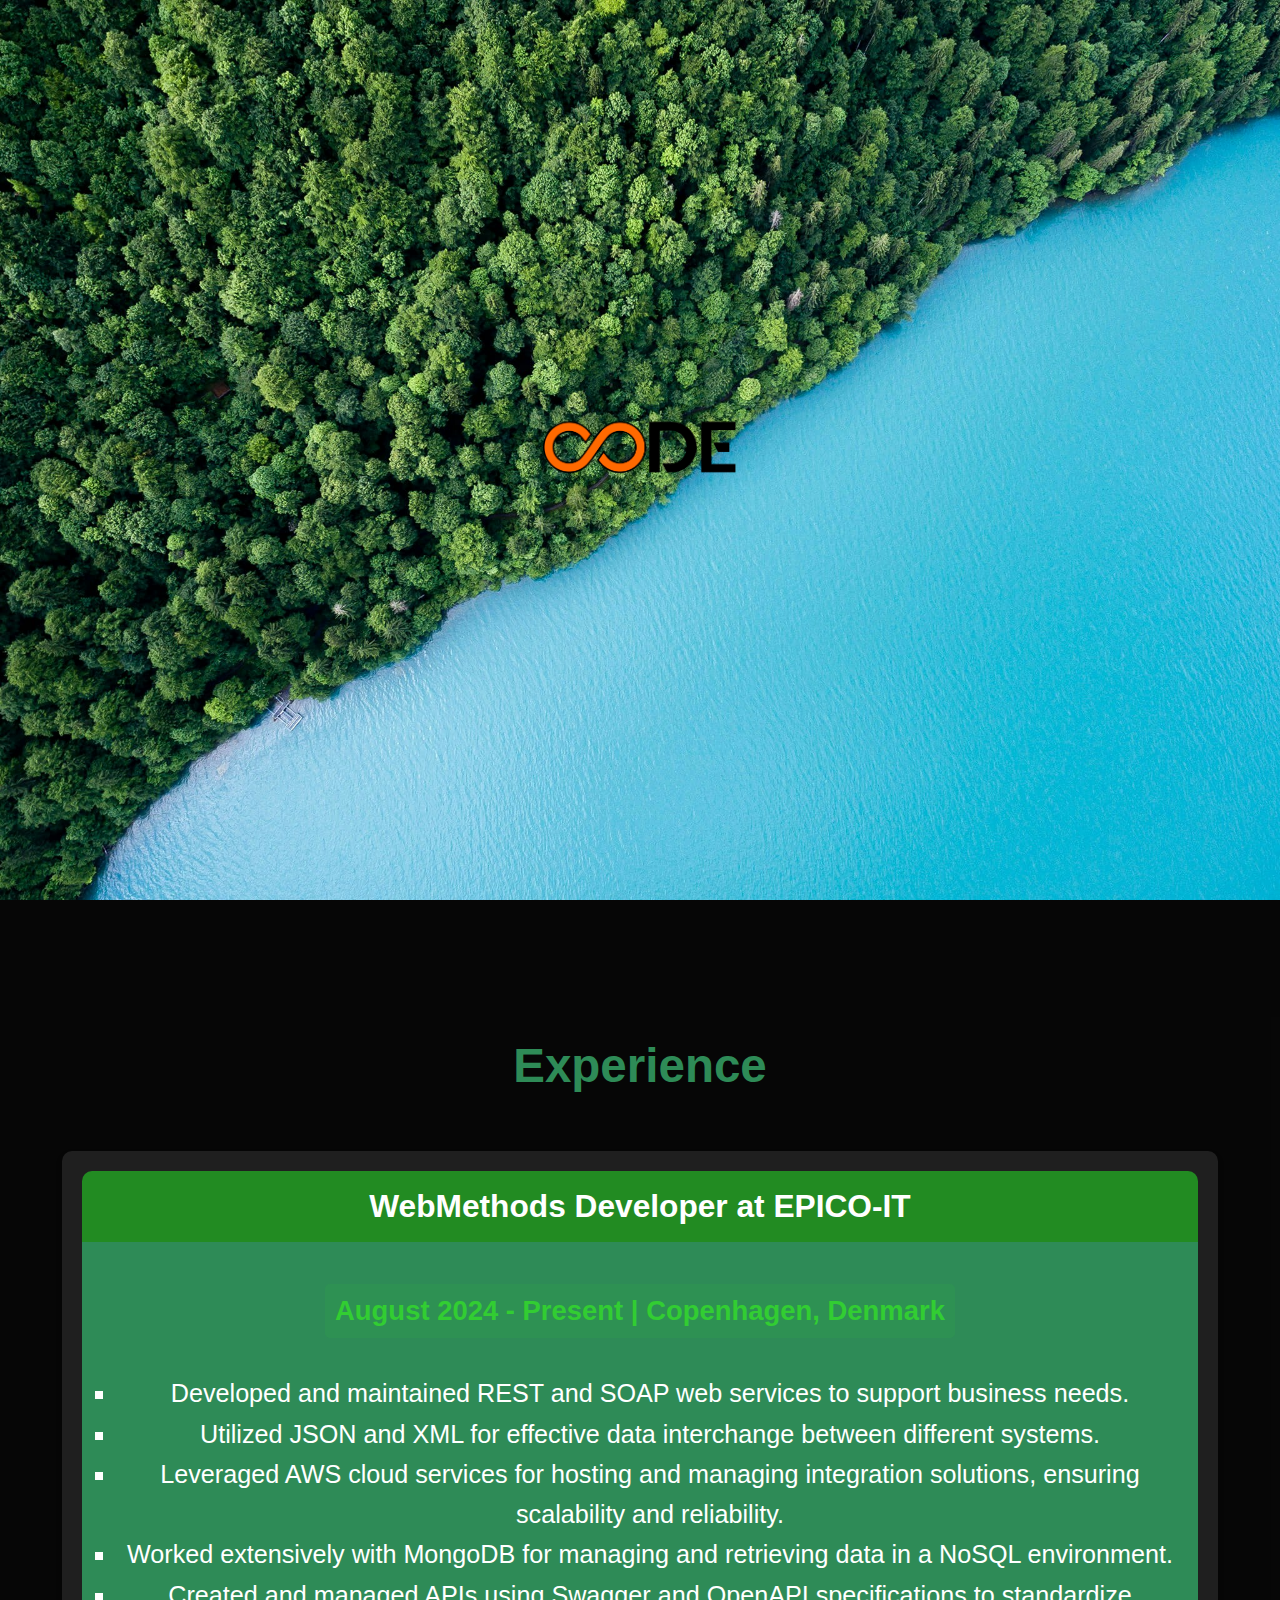
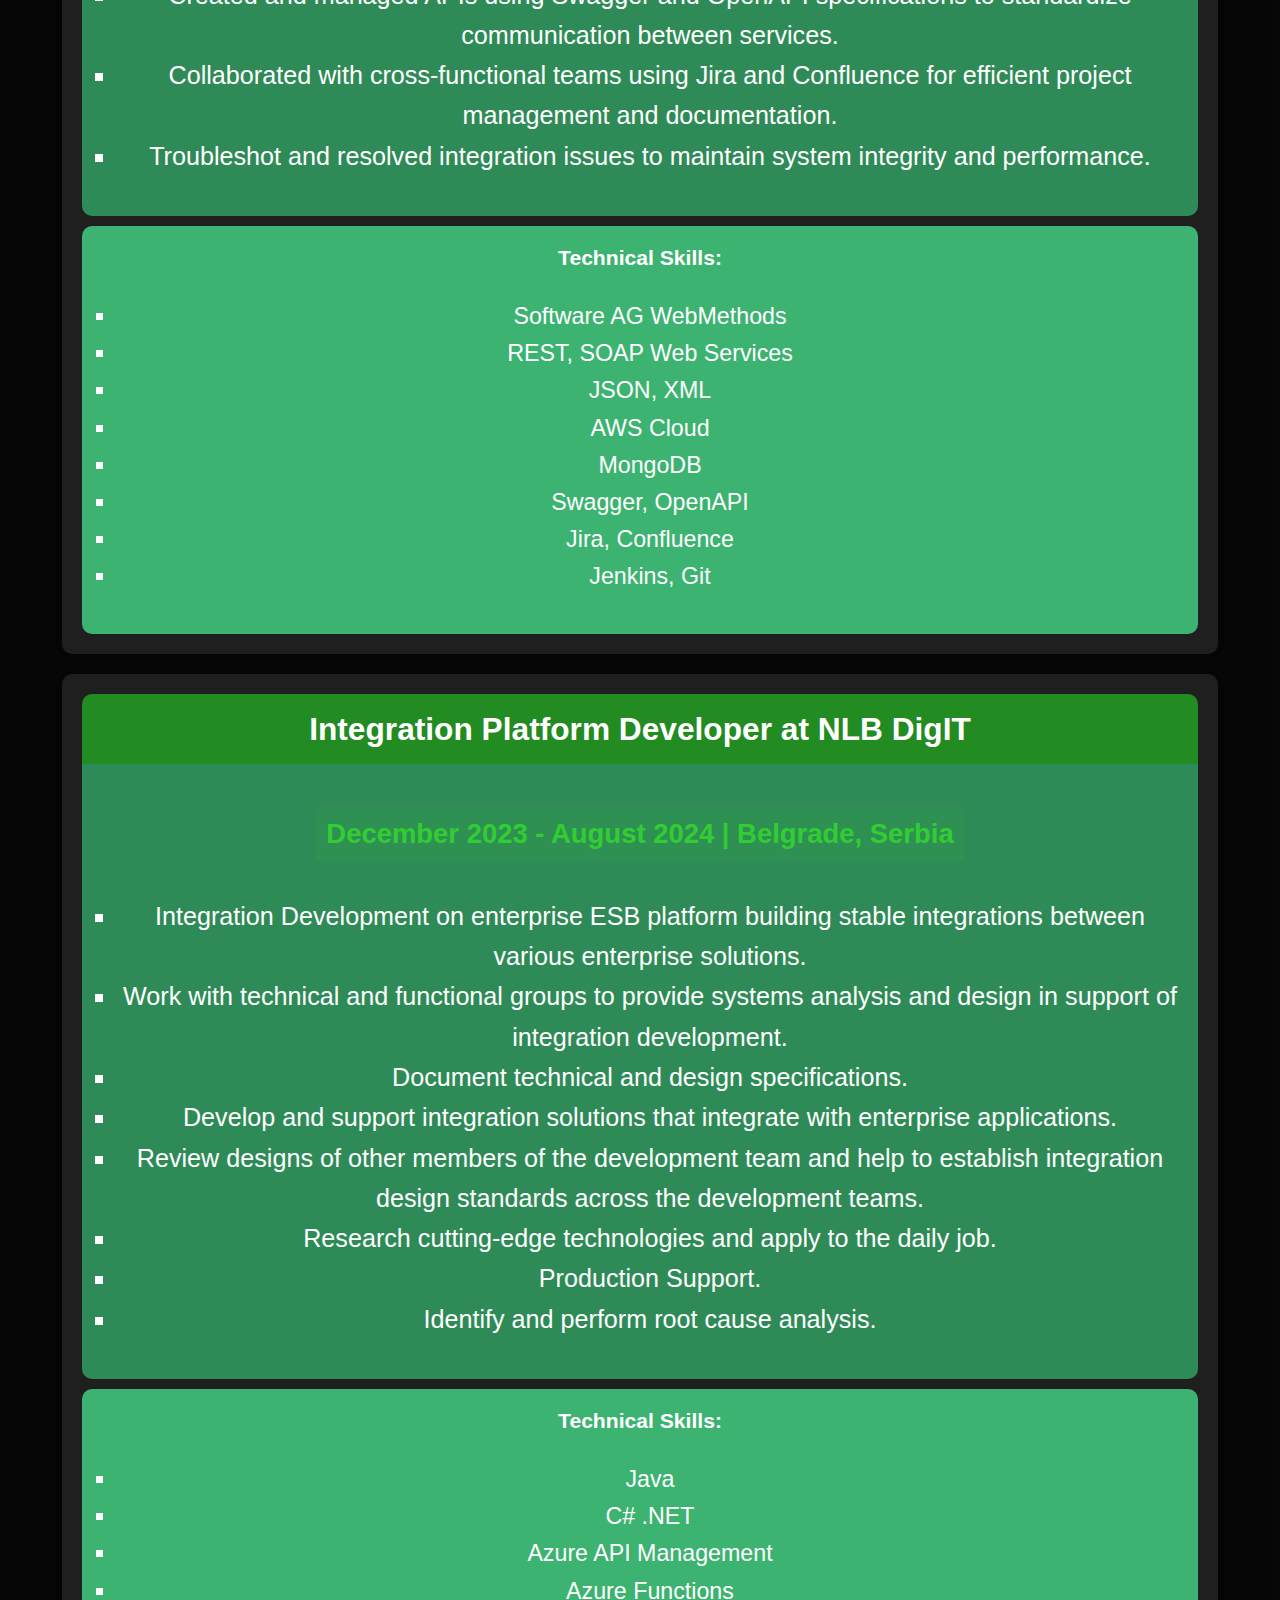
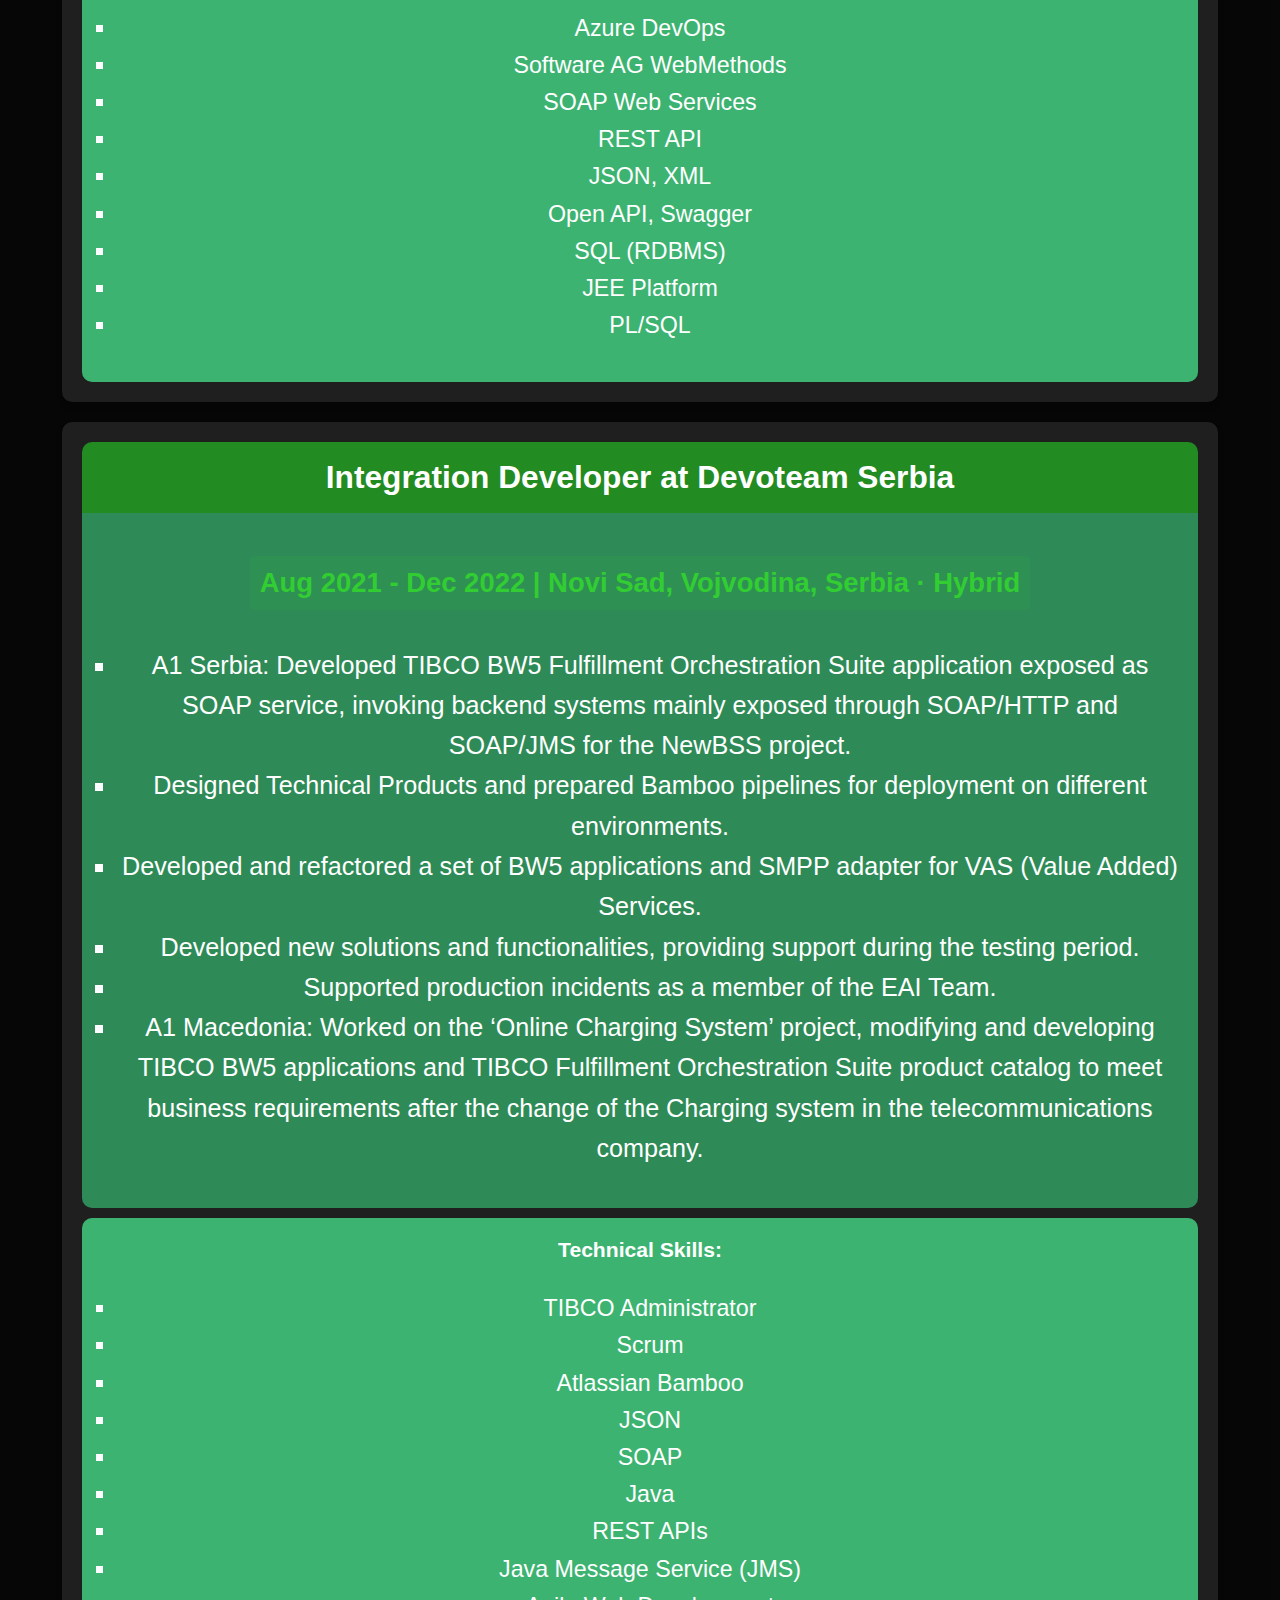
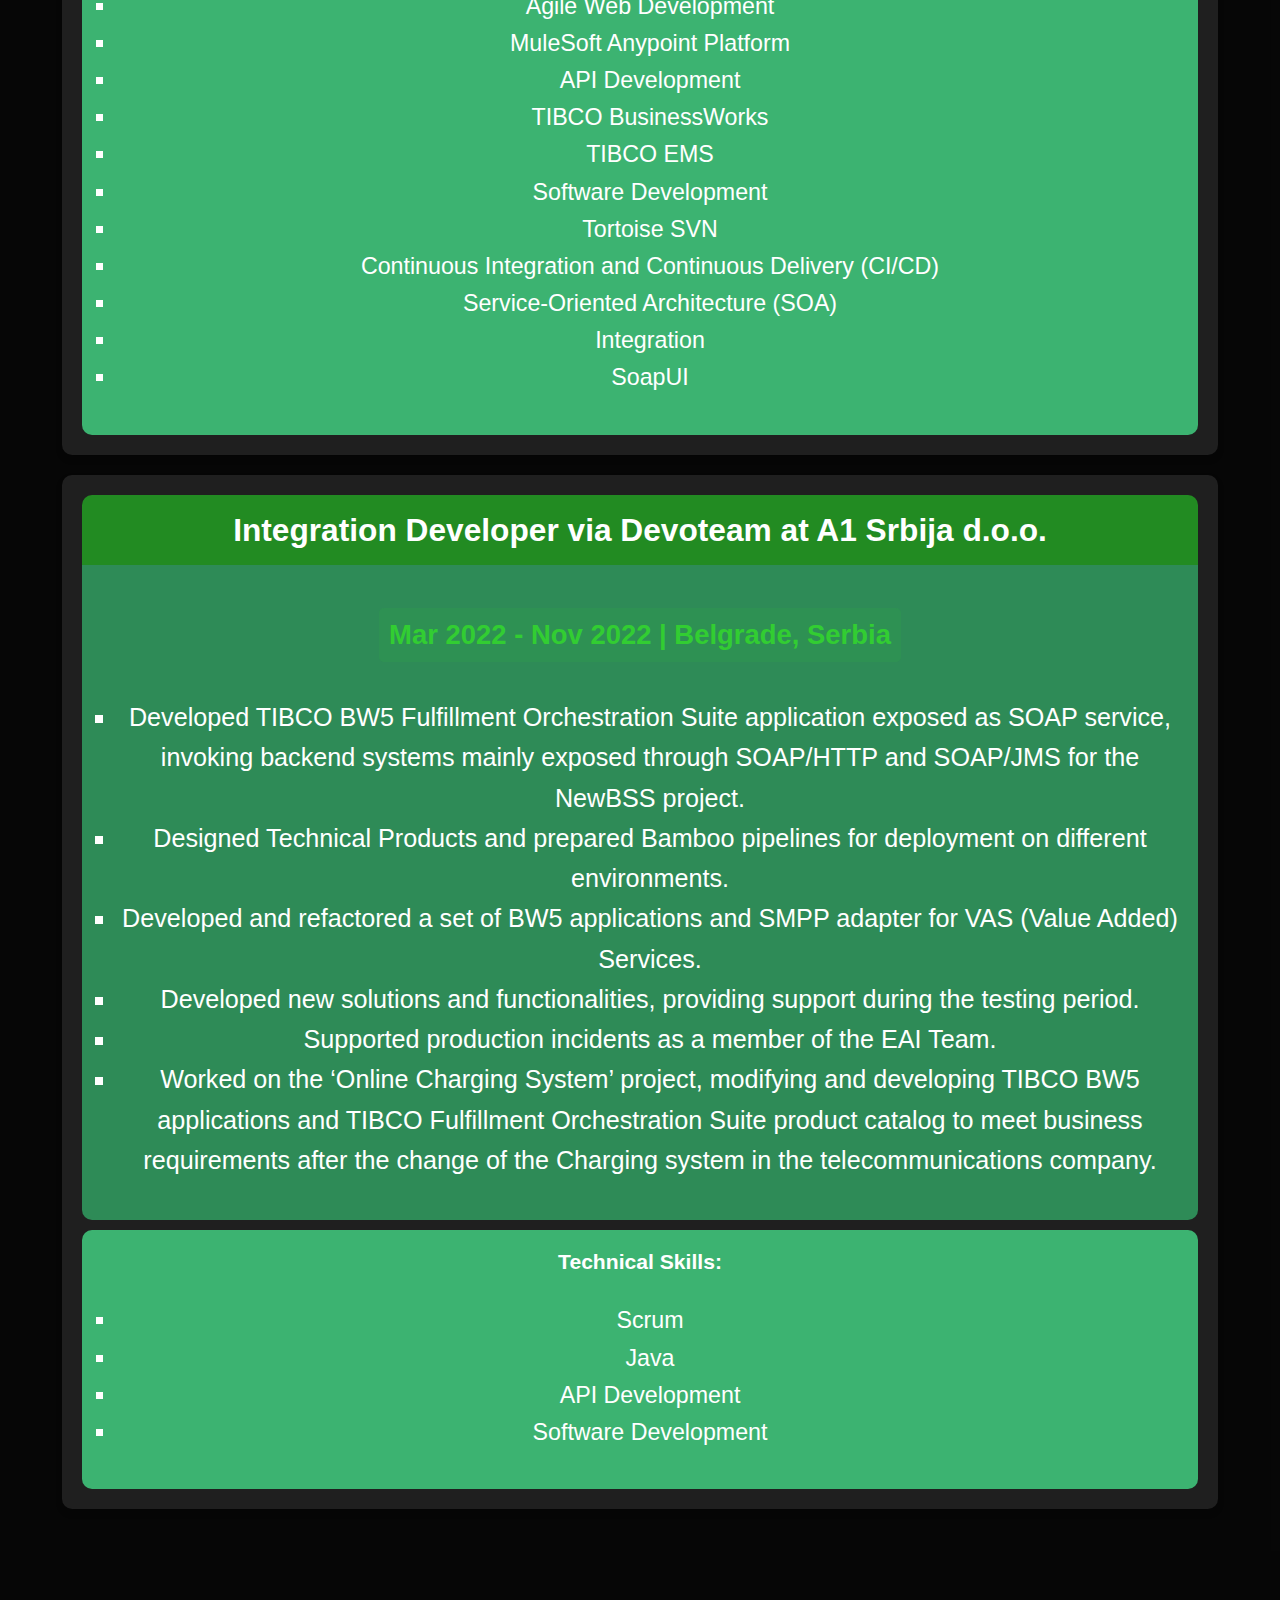
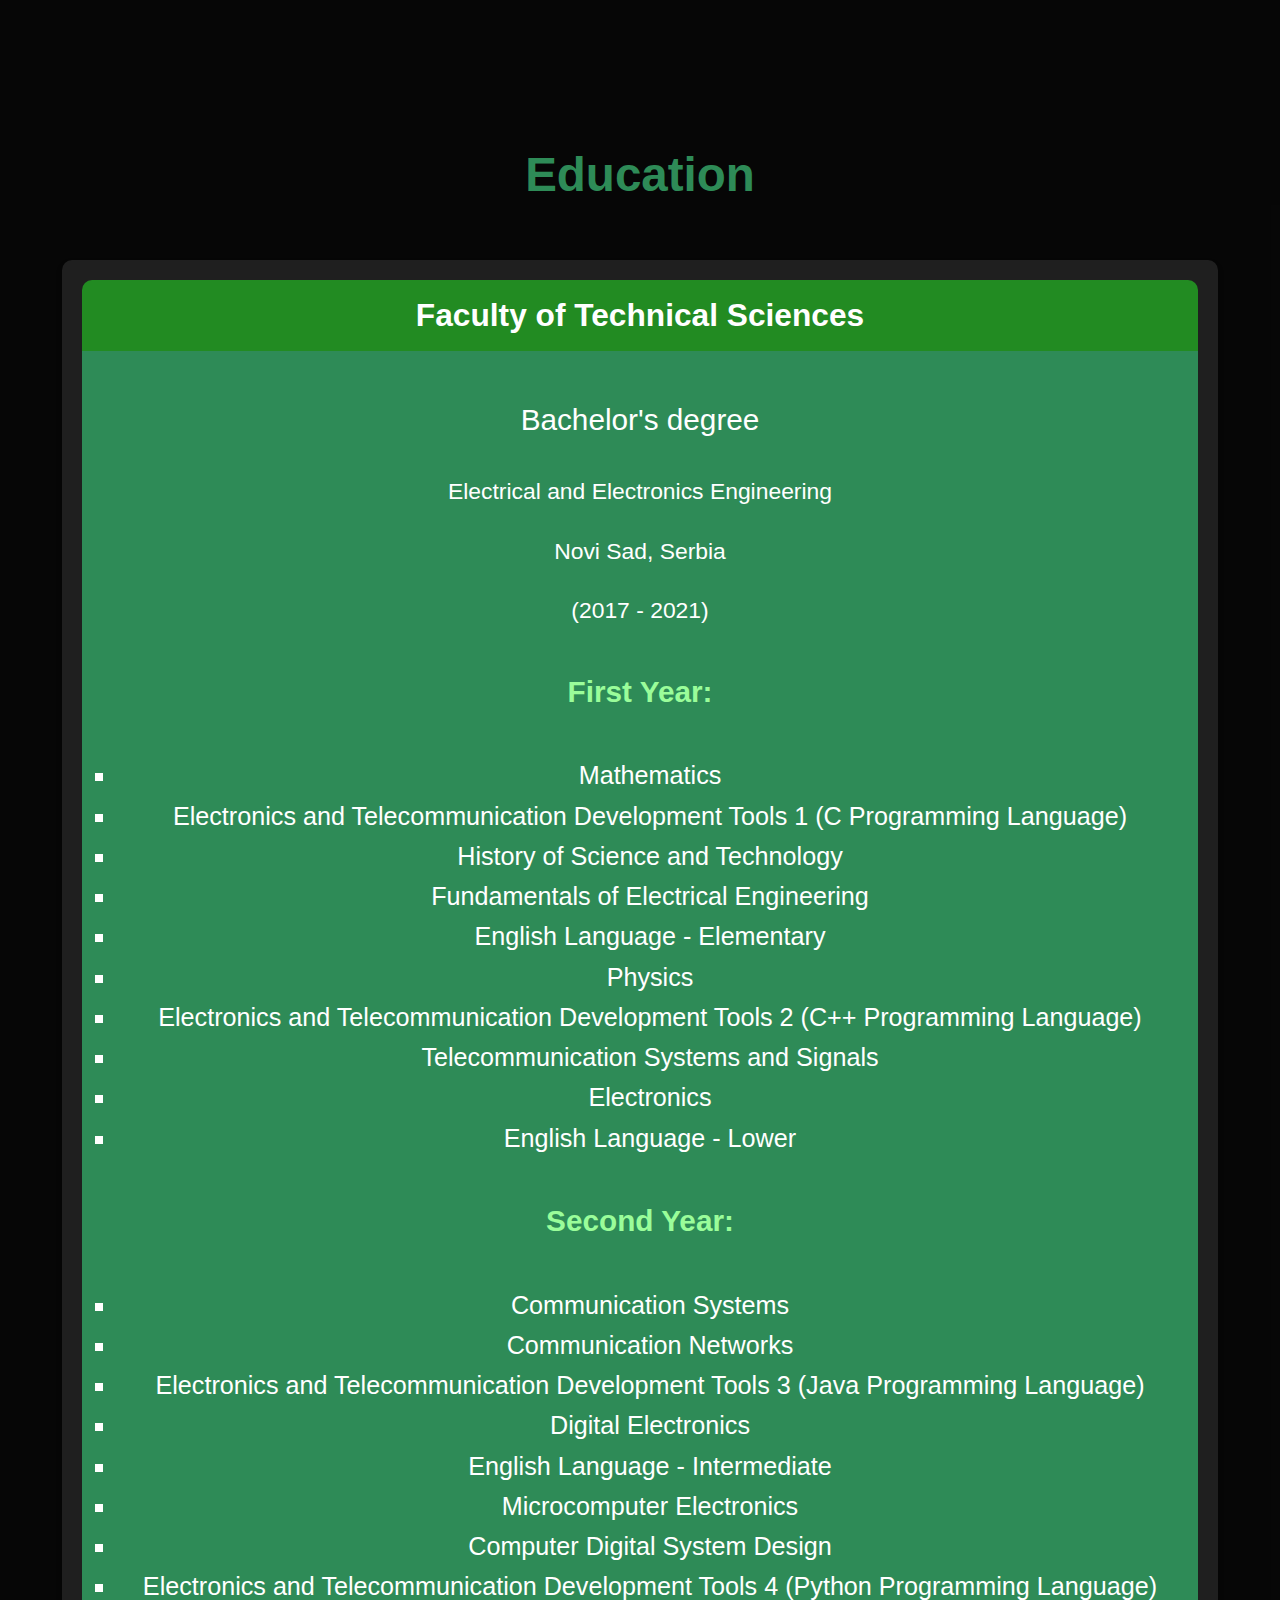
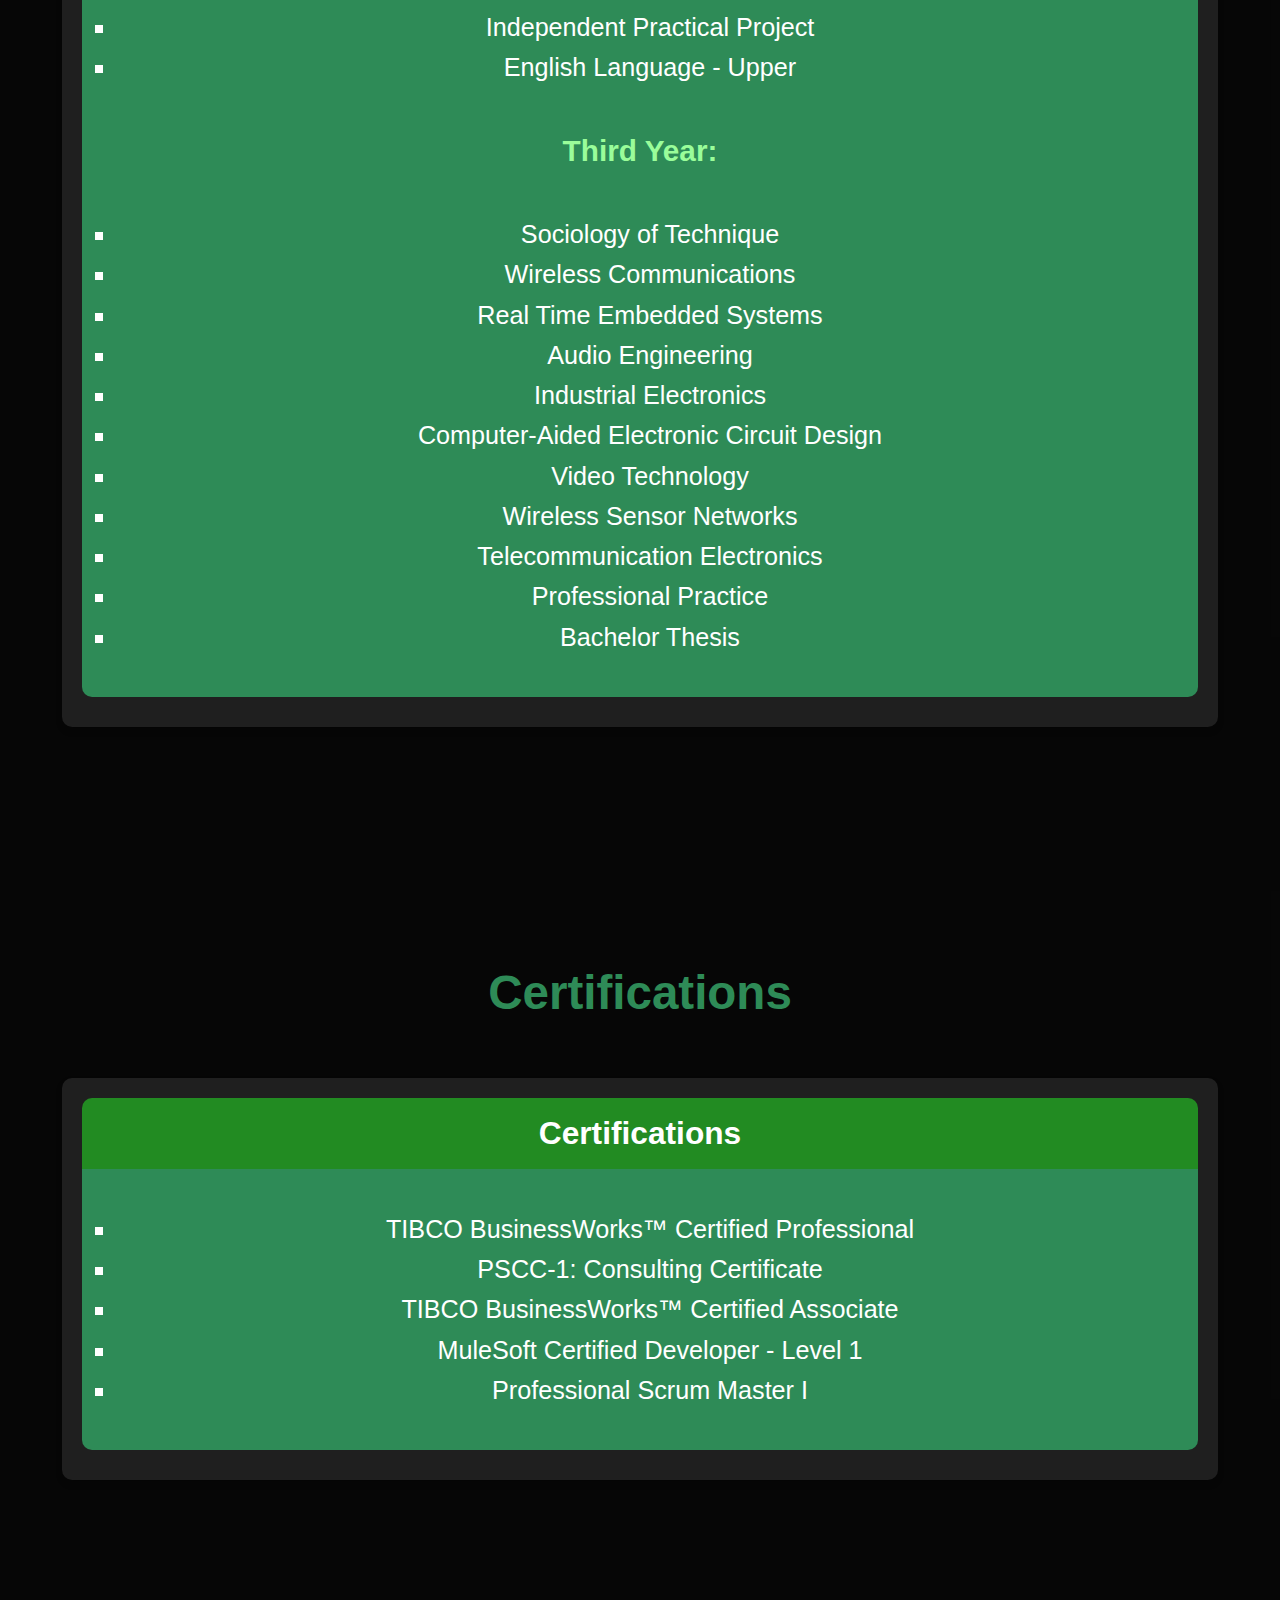
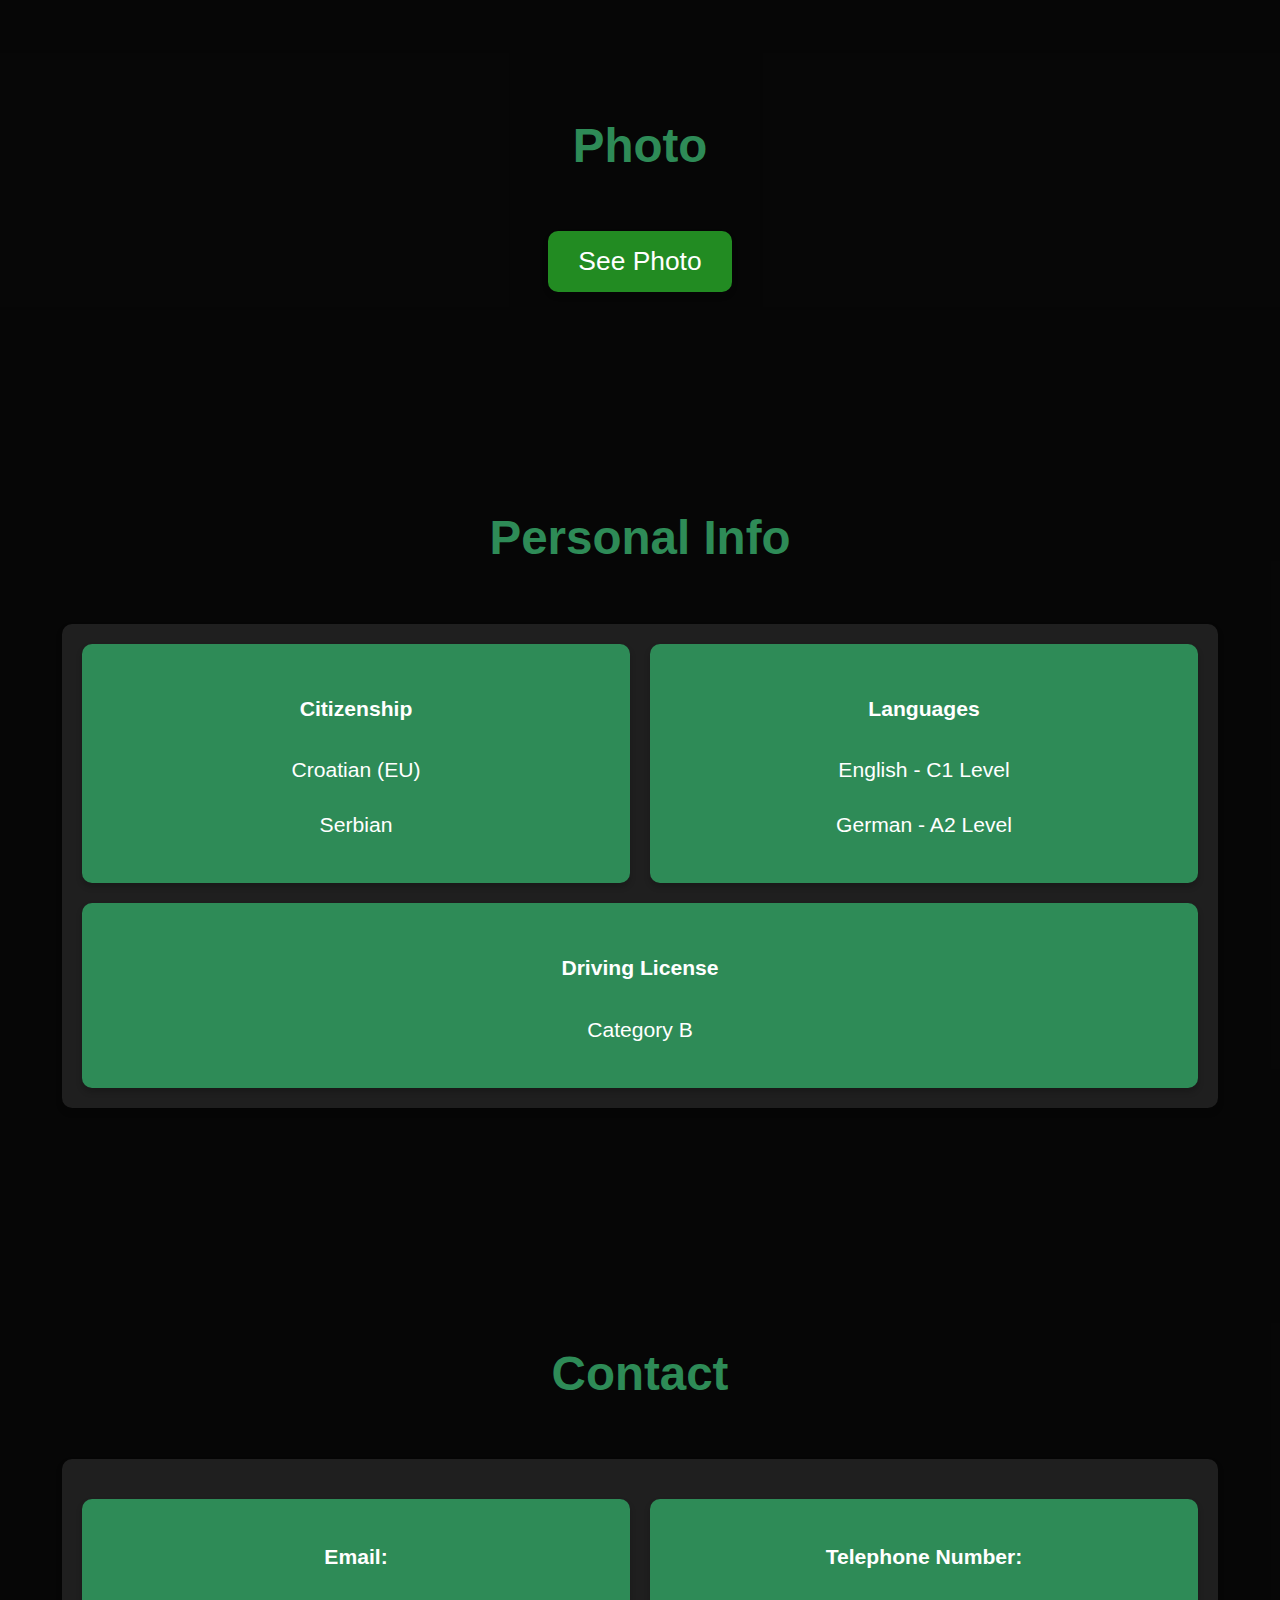
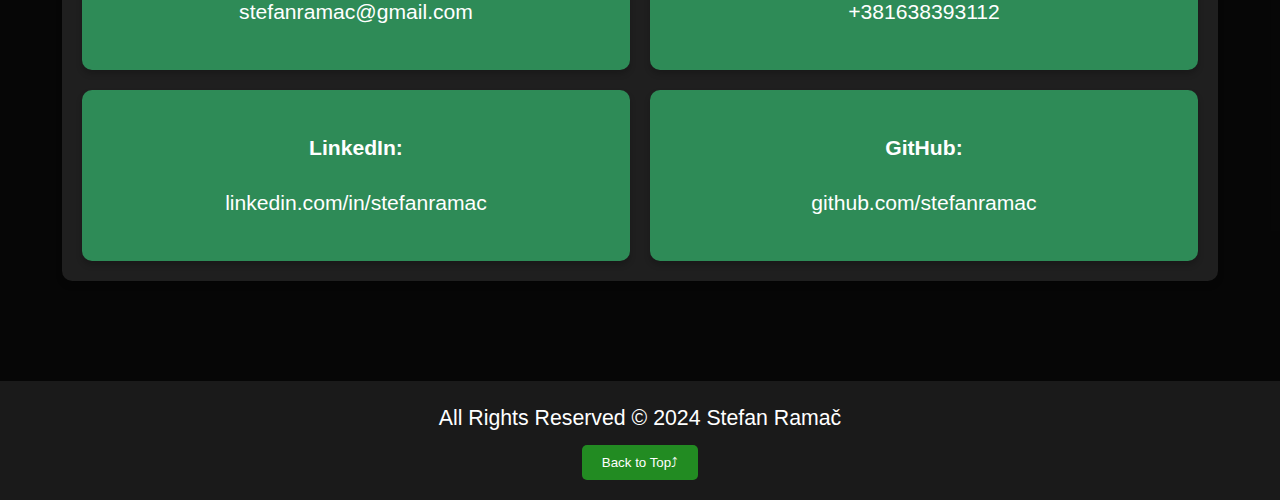
==== commit cf8ce14e: "zavrsen i prilagodjen cv(desktop, mobile, tablet)" ====
--- a/index.html
+++ b/index.html
@@ -3,120 +3,214 @@
 <head>
     <meta charset="UTF-8">
     <meta name="viewport" content="width=device-width, initial-scale=1.0">
-    <title>Stefan Ramač - Portfolio</title>
+    <title>Stefan Ramač - Online CV</title>
+    <link rel="icon" type="image/png" href="r.jpg">
     <link rel="stylesheet" href="styles.css">
     <script src="script.js" defer></script>
 </head>
 <body>
+
+<!-- Background Image Section for Intro Animation -->
+<div id="intro-background" class="intro-background">
+    <img src="forest.jpg" alt="Forest Image" class="intro-image">
+    <img src="eightcode.png" alt="EightCode Logo" class="intro-logo">
+</div>
     <!-- Stefan Ramač i navigacioni bar iznad hero sekcije -->
     <div class="header-left">
         <h1>Stefan<br>Ramač</h1>
     </div>
-    <nav class="header-right">
-        <ul>
-            <li><a href="#experience">Experience</a></li>
-            <li><a href="#education">Education</a></li>
-            <li><a href="#certifications">Certifications</a></li>
-            <li><a href="#contact">Contact</a></li>
-        </ul>
-    </nav>
+    <!-- Button for opening the pop-up menu -->
+<button id="menu-button" class="menu-button">☰</button>
+
+<!-- Pop-up Navigation Menu -->
+<nav id="popup-menu" class="popup-nav">
+    <ul>
+        <li><a href="#experience">Experience</a></li>
+        <li><a href="#education">Education</a></li>
+        <li><a href="#certifications">Certifications</a></li>
+        <li><a href="#photo">Photo</a></li>
+        <li><a href="#personal-info">Personal Info</a></li>
+        <li><a href="#contact">Contact</a></li>
+    </ul>
+</nav>
 
     <!-- Hero section sa animacijom teksta -->
-    <header class="hero-section">
+    <header id="hero" class="hero-section">
         <div class="container">
             <div class="hero-text">
-                <h2 id="dynamic-text">WEB DEVELOPER</h2>
+                <!-- Dinamički tekst koji se menja -->
+                <h2>Online Resume</h2>
+                <h3>Scroll down</h3>
             </div>
         </div>
     </header>
 
-    <section id="experience" class="content-section">
-        <h3>Experience</h3>
-        
-        <p class="job-title">
-            <span class="position">WebMethods Developer</span> 
-            <span class="company">at TNation</span>
-        </p>
-        <p><span class="date">August 2024 - Present</span> | <span class="location">Belgrade, Serbia</span></p>
-        <ul>
-            <li>Developed and maintained REST and SOAP web services to support business needs.</li>
-            <li>Leveraged AWS cloud services for hosting and managing integration solutions.</li>
-            <li>Worked extensively with MongoDB for managing and retrieving data in a NoSQL environment.</li>
-            <li>Created and managed APIs using Swagger and OpenAPI specifications.</li>
-            <li>Collaborated with cross-functional teams using Jira and Confluence for project management.</li>
-            <li>Troubleshot and resolved integration issues to maintain system integrity and performance.</li>
-        </ul>
     
-        <p class="job-title">
-            <span class="position">WebMethods Developer</span> 
-            <span class="company">at EPICO-IT</span>
-        </p>
-        <p><span class="date">August 2024 - Present</span> | <span class="location">Copenhagen, Denmark</span></p>
-        <ul>
-            <li>Developed and maintained REST and SOAP web services to support business needs.</li>
-            <li>Utilized JSON and XML for effective data interchange between different systems.</li>
-            <li>Leveraged AWS cloud services for hosting and managing integration solutions.</li>
-            <li>Worked extensively with MongoDB for managing and retrieving data in a NoSQL environment.</li>
-            <li>Created and managed APIs using Swagger and OpenAPI specifications.</li>
-            <li>Collaborated with cross-functional teams using Jira and Confluence for project management.</li>
-        </ul>
-    
-        <p class="job-title">
-            <span class="position">Integration Platform Developer</span> 
-            <span class="company">at NLB DigIT</span>
-        </p>
-        <p><span class="date">December 2023 - August 2024</span> | <span class="location">Belgrade, Serbia</span></p>
-        <ul>
-            <li>Developed and supported integration solutions for enterprise applications.</li>
-            <li>Created and reviewed technical design specifications for integration solutions.</li>
-            <li>Utilized Azure API Management, Azure Functions, and Azure DevOps to manage integration pipelines.</li>
-            <li>Collaborated with teams to establish integration design standards.</li>
-        </ul>
-    
-        <p class="job-title">
-            <span class="position">Enterprise Integration Architect</span> 
-            <span class="company">at Schneider Electric</span>
-        </p>
-        <p><span class="date">December 2022 - December 2023</span> | <span class="location">Novi Sad, Serbia</span></p>
-        <ul>
-            <li>Led technical projects involving custom software design and implementation.</li>
-            <li>Developed and validated technical strategies for project execution.</li>
-            <li>Provided guidance on software design, execution, and approval processes.</li>
-        </ul>
-    
-        <p class="job-title">
-            <span class="position">Integration Developer</span> 
-            <span class="company">at Devoteam Serbia</span>
-        </p>
-        <p><span class="date">August 2021 - December 2022</span> | <span class="location">Novi Sad, Serbia</span></p>
-        <ul>
-            <li>Developed TIBCO BW5 Fulfillment Orchestration Suite application as a SOAP service.</li>
-            <li>Designed technical products and prepared Bamboo pipelines for deployment.</li>
-            <li>Supported production incidents as part of the EAI Team.</li>
-            <li>Worked on the 'Online Charging System' project, modifying Tibco BW5 applications.</li>
-        </ul>
-    </section>
-    
+     
+
+<!-- Sekcija za iskustvo -->
+<section id="experience" class="content-section">
+    <h3>Experience</h3>
+
+    <!-- Experience Card 1 -->
+    <div class="card">
+        <div class="card-header">WebMethods Developer at EPICO-IT</div>
+        <div class="card-body">
+            <p class="job-info">August 2024 - Present | Copenhagen, Denmark</p>
+            <ul>
+                <li>Developed and maintained REST and SOAP web services to support business needs.</li>
+                <li>Utilized JSON and XML for effective data interchange between different systems.</li>
+                <li>Leveraged AWS cloud services for hosting and managing integration solutions, ensuring scalability and reliability.</li>
+                <li>Worked extensively with MongoDB for managing and retrieving data in a NoSQL environment.</li>
+                <li>Created and managed APIs using Swagger and OpenAPI specifications to standardize communication between services.</li>
+                <li>Collaborated with cross-functional teams using Jira and Confluence for efficient project management and documentation.</li>
+                <li>Troubleshot and resolved integration issues to maintain system integrity and performance.</li>
+            </ul>
+        </div>
+        <div class="card-skills">
+            <strong>Technical Skills:</strong>
+            <ul>
+                <li>Software AG WebMethods</li>
+                <li>REST, SOAP Web Services</li>
+                <li>JSON, XML</li>
+                <li>AWS Cloud</li>
+                <li>MongoDB</li>
+                <li>Swagger, OpenAPI</li>
+                <li>Jira, Confluence</li>
+                <li>Jenkins, Git</li>
+            </ul>
+        </div>
+    </div>
+
+    <!-- Experience Card 2 -->
+    <div class="card">
+        <div class="card-header">Integration Platform Developer at NLB DigIT</div>
+        <div class="card-body">
+            <p class="job-info">December 2023 - August 2024 | Belgrade, Serbia</p>
+            <ul>
+                <li>Integration Development on enterprise ESB platform building stable integrations between various enterprise solutions.</li>
+                <li>Work with technical and functional groups to provide systems analysis and design in support of integration development.</li>
+                <li>Document technical and design specifications.</li>
+                <li>Develop and support integration solutions that integrate with enterprise applications.</li>
+                <li>Review designs of other members of the development team and help to establish integration design standards across the development teams.</li>
+                <li>Research cutting-edge technologies and apply to the daily job.</li>
+                <li>Production Support.</li>
+                <li>Identify and perform root cause analysis.</li>
+            </ul>
+        </div>
+        <div class="card-skills">
+            <strong>Technical Skills:</strong>
+            <ul>
+                <li>Java</li>
+                <li>C# .NET</li>
+                <li>Azure API Management</li>
+                <li>Azure Functions</li>
+                <li>Azure DevOps</li>
+                <li>Software AG WebMethods</li>
+                <li>SOAP Web Services</li>
+                <li>REST API</li>
+                <li>JSON, XML</li>
+                <li>Open API, Swagger</li>
+                <li>SQL (RDBMS)</li>
+                <li>JEE Platform</li>
+                <li>PL/SQL</li>
+            </ul>
+        </div>
+    </div>
+
+    <!-- Experience Card 3 -->
+    <div class="card">
+        <div class="card-header">Integration Developer at Devoteam Serbia</div>
+        <div class="card-body">
+            <p class="job-info">Aug 2021 - Dec 2022 | Novi Sad, Vojvodina, Serbia · Hybrid</p>
+            <ul>
+                <li>A1 Serbia: Developed TIBCO BW5 Fulfillment Orchestration Suite application exposed as SOAP service, invoking backend systems mainly exposed through SOAP/HTTP and SOAP/JMS for the NewBSS project.</li>
+                <li>Designed Technical Products and prepared Bamboo pipelines for deployment on different environments.</li>
+                <li>Developed and refactored a set of BW5 applications and SMPP adapter for VAS (Value Added) Services.</li>
+                <li>Developed new solutions and functionalities, providing support during the testing period.</li>
+                <li>Supported production incidents as a member of the EAI Team.</li>
+                <li>A1 Macedonia: Worked on the ‘Online Charging System’ project, modifying and developing TIBCO BW5 applications and TIBCO Fulfillment Orchestration Suite product catalog to meet business requirements after the change of the Charging system in the telecommunications company.</li>
+            </ul>
+        </div>
+        <div class="card-skills">
+            <strong>Technical Skills:</strong>
+            <ul>
+                <li>TIBCO Administrator</li>
+                <li>Scrum</li>
+                <li>Atlassian Bamboo</li>
+                <li>JSON</li>
+                <li>SOAP</li>
+                <li>Java</li>
+                <li>REST APIs</li>
+                <li>Java Message Service (JMS)</li>
+                <li>Agile Web Development</li>
+                <li>MuleSoft Anypoint Platform</li>
+                <li>API Development</li>
+                <li>TIBCO BusinessWorks</li>
+                <li>TIBCO EMS</li>
+                <li>Software Development</li>
+                <li>Tortoise SVN</li>
+                <li>Continuous Integration and Continuous Delivery (CI/CD)</li>
+                <li>Service-Oriented Architecture (SOA)</li>
+                <li>Integration</li>
+                <li>SoapUI</li>
+            </ul>
+        </div>
+    </div>
+
+    <!-- Experience Card 4 -->
+    <div class="card">
+        <div class="card-header">Integration Developer via Devoteam at A1 Srbija d.o.o.</div>
+        <div class="card-body">
+            <p class="job-info">Mar 2022 - Nov 2022 | Belgrade, Serbia</p>
+            <ul>
+                <li>Developed TIBCO BW5 Fulfillment Orchestration Suite application exposed as SOAP service, invoking backend systems mainly exposed through SOAP/HTTP and SOAP/JMS for the NewBSS project.</li>
+                <li>Designed Technical Products and prepared Bamboo pipelines for deployment on different environments.</li>
+                <li>Developed and refactored a set of BW5 applications and SMPP adapter for VAS (Value Added) Services.</li>
+                <li>Developed new solutions and functionalities, providing support during the testing period.</li>
+                <li>Supported production incidents as a member of the EAI Team.</li>
+                <li>Worked on the ‘Online Charging System’ project, modifying and developing TIBCO BW5 applications and TIBCO Fulfillment Orchestration Suite product catalog to meet business requirements after the change of the Charging system in the telecommunications company.</li>
+            </ul>
+        </div>
+        <div class="card-skills">
+            <strong>Technical Skills:</strong>
+            <ul>
+                <li>Scrum</li>
+                <li>Java</li>
+                <li>API Development</li>
+                <li>Software Development</li>
+            </ul>
+        </div>
+    </div>
+</section>
+
+    <!-- Education Card -->
     <section id="education" class="content-section">
         <h3>Education</h3>
-        <p><strong>Faculty of Technical Sciences, University of Novi Sad</strong></p>
-        <p>Bachelor's degree in Electrical and Electronics Engineering (2017 - 2021)</p>
-        
-        <h4>First Year:</h4>
-        <ul>
-            <li>Mathematics</li>
-            <li>Electronics and Telecommunication Development Tools 1 (C Programming Language)</li>
-            <li>History of Science and Technology</li>
-            <li>Fundamentals of Electrical Engineering</li>
-            <li>English Language - Elementary</li>
-            <li>Physics</li>
-            <li>Electronics and Telecommunication Development Tools 2 (C++ Programming Language)</li>
-            <li>Telecommunication Systems and Signals</li>
-            <li>Electronics</li>
-            <li>English Language - Lower</li>
-        </ul>
-        
-        <h4>Second Year:</h4>
+
+        <div class="card">
+            <div class="card-header">Faculty of Technical Sciences</div>
+            <div class="card-body">
+                <p class="bachelor">Bachelor's degree</p>
+                <p>Electrical and Electronics Engineering</p>
+                <p>Novi Sad, Serbia</p>
+                <p>(2017 - 2021)</p>
+                <h4 class="year-title">First Year:</h4>
+                <ul>
+                    <li>Mathematics</li>
+                    <li>Electronics and Telecommunication Development Tools 1 (C Programming Language)</li>
+                    <li>History of Science and Technology</li>
+                    <li>Fundamentals of Electrical Engineering</li>
+                    <li>English Language - Elementary</li>
+                    <li>Physics</li>
+                    <li>Electronics and Telecommunication Development Tools 2 (C++ Programming Language)</li>
+                    <li>Telecommunication Systems and Signals</li>
+                    <li>Electronics</li>
+                    <li>English Language - Lower</li>
+                </ul>
+
+
+        <h4 class="year-title">Second Year:</h4>
         <ul>
             <li>Communication Systems</li>
             <li>Communication Networks</li>
@@ -129,8 +223,8 @@
             <li>Independent Practical Project</li>
             <li>English Language - Upper</li>
         </ul>
-    
-        <h4>Third Year:</h4>
+
+        <h4 class="year-title">Third Year:</h4>
         <ul>
             <li>Sociology of Technique</li>
             <li>Wireless Communications</li>
@@ -144,51 +238,99 @@
             <li>Professional Practice</li>
             <li>Bachelor Thesis</li>
         </ul>
+            </div>
+        </div>
     </section>
 
     <section id="certifications" class="content-section">
         <h3>Certifications</h3>
-        <ul>
-            <li>TIBCO BusinessWorks™ Certified Professional</li>
-            <li>PSCC-1: Consulting Certificate</li>
-            <li>TIBCO BusinessWorks™ Certified Associate</li>
-            <li>MuleSoft Certified Developer - Level 1</li>
-            <li>Professional Scrum Master I</li>
-        </ul>
+        <div class="card">
+            <div class="card-header">Certifications</div>
+            <div class="card-body">
+                <ul>
+                    <li>TIBCO BusinessWorks™ Certified Professional</li>
+                    <li>PSCC-1: Consulting Certificate</li>
+                    <li>TIBCO BusinessWorks™ Certified Associate</li>
+                    <li>MuleSoft Certified Developer - Level 1</li>
+                    <li>Professional Scrum Master I</li>
+                </ul>
+            </div>
+        </div>
     </section>
 
-    <section id="skills" class="content-section">
-        <h3>Skills & Expertise</h3>
-        <ul>
-            <li>Software AG WebMethods</li>
-            <li>REST, SOAP Web Services</li>
-            <li>JSON, XML</li>
-            <li>AWS Cloud</li>
-            <li>MongoDB</li>
-            <li>Swagger, OpenAPI</li>
-            <li>Jira, Confluence</li>
-            <li>Jenkins, Git</li>
-            <li>Java, C# .NET</li>
-            <li>Azure API Management, Azure Functions, Azure DevOps</li>
-        </ul>
+    <!-- New Photo Section -->
+
+    <section id="photo" class="content-section">
+        <h3>Photo</h3>
+        <button id="see-photo-button">See Photo</button>
+
+        <!-- Popup modal for the image -->
+        <div id="photo-modal" class="modal">
+            <span class="close" id="close-photo-modal">&times;</span>
+            <img class="modal-content" id="profile-pic" src="profilepic.jpg" alt="Profile Picture of Stefan Ramač">
+        </div>
     </section>
-
-    <section id="languages" class="content-section">
-        <h3>Languages</h3>
-        <ul>
-            <li>English: Full Professional</li>
-            <li>German: Elementary</li>
-        </ul>
-    </section>
-
-    <section id="contact" class="content-section">
-        <h3>Contact</h3>
-        <p>Feel free to reach out to me via email or connect with me on LinkedIn and GitHub.</p>
-        <p>Email
-
-: <a href="mailto:stefanramac@gmail.com">stefanramac@gmail.com</a></p>
-        <p>LinkedIn: <a href="https://www.linkedin.com/in/stefanramac/">linkedin.com/in/stefanramac</a></p>
-        <p>GitHub: <a href="https://github.com/stefanramac">github.com/stefanramac</a></p>
-    </section>
+    
+
+<!-- Personal Info Section -->
+<section id="personal-info" class="content-section">
+    <h3>Personal Info</h3>
+    <div class="personal-info-card">
+        <div class="personal-info-grid">
+            <!-- Citizenship Rectangle (Top Left) -->
+            <div class="personal-info-box">
+                <h4>Citizenship</h4>
+                <p>Croatian (EU)</p>
+                <p>Serbian</p>
+            </div>
+            <!-- Languages Rectangle (Top Right) -->
+            <div class="personal-info-box">
+                <h4>Languages</h4>
+                <p>English - C1 Level</p>
+                <p>German - A2 Level</p>
+            </div>
+            <!-- Driving License Rectangle (Bottom) -->
+            <div class="personal-info-box">
+                <h4>Driving License</h4>
+                <p>Category B</p>
+            </div>
+        </div>
+    </div>
+</section>
+
+    <!-- Contact Section with Card and Grid -->
+<section id="contact" class="content-section">
+    <h3>Contact</h3>
+    <div class="contact-card">
+        <!--<div class="contact-card-header">Contact</div>-->
+        <div class="contact-grid">
+            <!-- Email Box -->
+            <div class="contact-box">
+                <p><strong>Email:</strong></p>
+                <p><a href="mailto:stefanramac@gmail.com">stefanramac@gmail.com</a></p>
+            </div>
+            <!-- Phone Box -->
+            <div class="contact-box">
+                <p><strong>Telephone Number:</strong></p>
+                <p><a href="tel:+381638393112">+381638393112</a></p>
+            </div>
+            <!-- LinkedIn Box -->
+            <div class="contact-box">
+                <p><strong>LinkedIn:</strong></p>
+                <p><a href="https://www.linkedin.com/in/stefanramac/" target="_blank">linkedin.com/in/stefanramac</a></p>
+            </div>
+            <!-- GitHub Box -->
+            <div class="contact-box">
+                <p><strong>GitHub:</strong></p>
+                <p><a href="https://github.com/stefanramac" target="_blank">github.com/stefanramac</a></p>
+            </div>
+        </div>
+    </div>
+</section>
+<!-- Footer Section -->
+<footer>
+    <p>All Rights Reserved &copy; 2024 Stefan Ramač</p>
+    <button id="back-to-top">Back to Top⤴</button>
+</footer>
 </body>
 </html>--- a/styles.css
+++ b/styles.css
@@ -7,19 +7,76 @@
     margin: 0;
     padding: 0;
     color: #fff;
+    background-color: #1a1a1a;
+    font-size: 1.1em;
+}
+
+/* Styling for the intro background image */
+.intro-background {
+    position: fixed;
+    top: 0;
+    left: 0;
+    width: 100vw;
+    height: 100vh;
+    display: flex;
+    align-items: center;
+    justify-content: center;
+    background-color: black;
+    z-index: 9999; /* Ensure it is above everything else */
+}
+
+.intro-background img.intro-image {
+    width: 100%;
+    height: 100%;
+    object-fit: cover;
+    animation: zoomIn 3s ease-out forwards; /* Animacija traje 3 sekunde */
+}
+
+/* Styling for the EightCode logo */
+.intro-background img.intro-logo {
+    position: absolute;
+    width: 195px; /* 30% veće od originalnih 150px */
+    height: auto;
+    z-index: 10000; /* Ensure logo is above the background image */
+    opacity: 1;
+    animation: fadeOutLogo 3s ease-out forwards; /* Logo fades out as image zooms */
+}
+
+/* Animation for fading out the logo */
+@keyframes fadeOutLogo {
+    0% {
+        opacity: 1;
+        transform: scale(1); /* Initial size */
+    }
+    100% {
+        opacity: 0;
+        transform: scale(1.5); /* Logo also zooms out by 50% before disappearing */
+    }
+}
+
+/* Animation for the forest background zoom */
+@keyframes zoomIn {
+    0% {
+        transform: scale(1); /* Početna veličina */
+        opacity: 1;
+    }
+    100% {
+        transform: scale(1.5); /* Efekat uvećanja */
+        opacity: 0; /* Polako nestaje */
+    }
 }
 
 /* Positioning Stefan Ramač and navigation at the very top */
 .header-left {
     position: fixed;
     top: 10px;
-    left: 10px;
+    left: 5%;
     z-index: 1000;
 }
 
 .header-left h1 {
     margin: 0;
-    font-size: 2.5em;
+    font-size: 2.7em;
     font-family: 'Pacifico', cursive;
     color: #fff;
     line-height: 1.2;
@@ -30,6 +87,7 @@
     top: 10px;
     right: 10px;
     z-index: 1000;
+    transform: scale(0.8);
 }
 
 .header-right ul {
@@ -46,12 +104,24 @@
 .header-right ul li a {
     color: #fff;
     text-decoration: none;
-    font-size: 1.2em;
+    font-size: 1.3em;
 }
 
 .header-right ul li a:hover {
     text-decoration: underline;
 }
+
+/* Hero section with background image */
+/* .hero-section {
+    background-image: url('background.jpg');
+    background-size: cover;
+    background-position: center;
+    height: 100vh;
+    display: flex;
+    align-items: center;
+    justify-content: center;
+    color: #fff;
+} */
 
 /* Hero section with background image */
 .hero-section {
@@ -63,6 +133,8 @@
     align-items: center;
     justify-content: center;
     color: #fff;
+    opacity: 0; /* Skriveno dok se animacija ne završi */
+    transition: opacity 1.5s ease; /* Glatko pojavljivanje */
 }
 
 .container {
@@ -75,24 +147,16 @@
     text-align: center;
 }
 
-/* Increase font size for hero section by 30% */
 .hero-text h2 {
-    font-size: 2.6em; /* Increased by 30% */
-}
-
-/* Dynamic text animation */
+    font-size: 2.8em;
+}
+
 #dynamic-text {
-    font-size: 2.6em; /* Increased by 30% */
-    border-right: 2px solid #fff; /* Simulate cursor */
-    display: inline-block;
+    font-size: 2.8em;
+    border-right: 2px solid #fff;
     white-space: nowrap;
     overflow: hidden;
-    animation: typing 3s steps(15) infinite alternate, blink 0.5s step-end infinite;
-}
-
-@keyframes typing {
-    from { width: 0; }
-    to { width: 100%; }
+    animation: blink 0.75s step-end infinite;
 }
 
 @keyframes blink {
@@ -100,42 +164,474 @@
     50% { border-color: white; }
 }
 
-/* Content section */
+/* Content section with non-repeating background image and 25% visibility */
 .content-section {
     padding: 80px 20px;
     text-align: center;
-    background-color: #1a1a1a;
+    background-image: url('house-background.jpg');
+    background-size: cover;
+    background-position: center;
+    background-repeat: no-repeat; /* Ensure the image does not repeat */
+    background-attachment: fixed; /* Keep the background fixed in place */
+    background-color: rgba(0, 0, 0, 0.75); /* Black overlay with 25% image visibility */
+    color: #fff;
 }
 
 .content-section h3 {
-    font-size: 2.5em;
-    color: #FFA500;
+    font-size: 2.7em;
+    color: #2E8B57; /* Forest green for section titles */
 }
 
 ul {
     list-style-type: square;
     padding-left: 20px;
+    font-size: 1.1em;
 }
 
 footer {
     text-align: center;
     padding: 20px;
     background-color: #1a1a1a;
-}
-
-/* Experience section styles */
-.job-title {
+    font-size: 1.1em;
+}
+
+/* General card styles */
+.card {
+    background-color: rgba(255, 255, 255, 0.1); /* Blaga providna pozadina */
+    border-radius: 10px;
+    padding: 20px;
+    margin: 20px auto;
+    width: 90%;
+    box-shadow: 0px 4px 6px rgba(0, 0, 0, 0.2); /* Blaga senka za isticanje */
+}
+
+/* Styling for card headers */
+.card-header {
+    background-color: #228B22; /* Forest green for headers */
+    color: white;
+    font-size: 1.8em;
+    font-weight: bold;
+    padding: 10px;
+    border-radius: 10px 10px 0 0;
+    text-align: center;
+}
+
+/* Styling for position title and company */
+.card-body {
+    background-color: #2E8B57; /* Darker forest green for descriptions */
+    color: white;
+    padding: 15px;
+    font-size: 1.3em;
+    margin-bottom: 10px;
+    border-radius: 0 0 10px 10px;
+}
+
+/* Technical skills section with another shade */
+.card-skills {
+    background-color: #3CB371; /* Lighter green for technical skills */
+    color: white;
+    padding: 15px;
     font-size: 1.2em;
-    color: #FFA500; /* Main orange shade for job titles */
+    margin-top: 10px;
+    border-radius: 10px;
+}
+
+/* Contact section titles and links */
+.contact-title {
+    color: #2E8B57; /* Forest green */
+    font-size: 1.2em;
+}
+
+.contact-link {
+    color: #fff;
+    text-decoration: none;
+}
+
+.contact-link:hover {
+    text-decoration: underline;
+}
+
+.year-title {
+    color: #9afd9a; /* Forest green */
+    font-size: 1.3em;
+}
+
+.bachelor{
+    font-size: 1.3em;
+}
+
+/* Modal Styles */
+.modal {
+    display: none; /* Hidden by default */
+    position: fixed; /* Stay in place */
+    z-index: 1000; /* Sit on top */
+    left: 0;
+    top: 0;
+    width: 100%; /* Full width */
+    height: 100%; /* Full height */
+    overflow: auto; /* Enable scroll if needed */
+    background-color: rgba(0, 0, 0, 0.9); /* Black with opacity */
+}
+
+.modal-content {
+    margin: auto;
+    display: block;
+    width: 80%;
+    max-width: 700px;
+}
+
+.close {
+    position: absolute;
+    top: 10px;
+    right: 35px;
+    color: #fff;
+    font-size: 40px;
     font-weight: bold;
 }
 
-.job-company {
-    color: #FF8C00; /* Slightly different orange for companies */
+.close:hover, .close:focus {
+    color: #bbb;
+    text-decoration: none;
+    cursor: pointer;
+}
+
+/* Add animation to the image */
+.modal-content {
+    animation-name: zoom;
+    animation-duration: 0.6s;
+}
+
+@keyframes zoom {
+    from {transform: scale(0)}
+    to {transform: scale(1)}
+}
+
+/* Styling for the "See Photo" button */
+#see-photo-button {
+    font-size: 1.5em; /* Larger font size */
+    padding: 15px 30px; /* Increase padding */
+    background-color: #228B22; /* Forest green background */
+    color: white; /* White text */
+    border: none; /* Remove default borders */
+    border-radius: 10px; /* Rounded corners */
+    cursor: pointer; /* Change cursor on hover */
+    transition: background-color 0.3s, transform 0.3s; /* Smooth transitions */
+    box-shadow: 0px 4px 6px rgba(0, 0, 0, 0.1); /* Add a slight shadow */
+}
+
+/* Hover effect for the button */
+#see-photo-button:hover {
+    background-color: #2E8B57; /* Darker forest green on hover */
+    transform: scale(1.05); /* Slightly increase the size when hovering */
+}
+
+/* Contact card styling */
+.contact-card {
+    background-color: rgba(255, 255, 255, 0.1); /* Blaga providna pozadina */
+    border-radius: 10px;
+    padding: 20px;
+    margin: 20px auto;
+    width: 90%;
+    box-shadow: 0px 4px 6px rgba(0, 0, 0, 0.2); /* Blaga senka za isticanje */
+}
+
+.contact-card-header {
+    background-color: #228B22; /* Forest green for headers */
+    color: white;
+    font-size: 1.8em;
     font-weight: bold;
-}
-
-.job-date, .job-location {
-    color: #FF7F50; /* Another orange shade for dates and locations */
+    padding: 10px;
+    border-radius: 10px 10px 0 0;
+    text-align: center;
+}
+
+/* Contact grid layout */
+.contact-grid {
+    display: grid;
+    grid-template-columns: 1fr 1fr;
+    grid-gap: 20px;
+    margin-top: 20px;
+}
+
+/* Individual contact box */
+.contact-box {
+    background-color: #2E8B57; /* Darker forest green */
+    color: white;
+    padding: 20px;
+    font-size: 1.2em;
+    text-align: center;
+    border-radius: 10px;
+    box-shadow: 0px 4px 6px rgba(0, 0, 0, 0.2); /* Add shadow for emphasis */
+}
+
+.contact-box a {
+    color: #fff;
+    text-decoration: none;
+}
+
+.contact-box a:hover {
+    text-decoration: underline;
+}
+
+/* Styling for dates and locations in experience */
+.job-info {
+    font-size: 1.2em;
+    color: #32CD32; /* Lime green to contrast with the rest of the text */
+    background-color: rgba(50, 205, 50, 0.1); /* Light lime green background for emphasis */
+    padding: 5px 10px;
+    margin-bottom: 10px;
+    border-radius: 5px;
+    display: inline-block;
     font-weight: bold;
+}
+
+
+
+#personal-info .card-header {
+    background-color: #228B22; /* Forest green */
+    color: white;
+    font-size: 1.8em;
+    padding: 10px;
+    text-align: center;
+}
+
+#personal-info .card-body ul {
+    list-style-type: none;
+    padding-left: 0;
+    font-size: 1.3em;
+}
+
+#personal-info .card-body ul li {
+    margin: 10px 0;
+}
+
+/* Footer Styling */
+footer {
+    background-color: #1a1a1a;
+    color: #fff;
+    padding: 20px;
+    text-align: center;
+    position: relative;
+}
+
+footer p {
+    margin: 0;
+    font-size: 1.1em;
+}
+
+/* Back to Top Button Styling */
+#back-to-top {
+    margin-top: 10px;
+    padding: 10px 20px;
+    background-color: #228B22; /* Forest green */
+    color: white;
+    border: none;
+    border-radius: 5px;
+    cursor: pointer;
+    transition: background-color 0.3s ease;
+}
+
+#back-to-top:hover {
+    background-color: #2E8B57; /* Darker forest green */
+}
+
+/* Styling for the menu button */
+.menu-button {
+    position: fixed;
+    top: 15px;
+    right: 15px;
+    background-color: #228B22; /* Forest green */
+    color: white;
+    border: none;
+    padding: 10px 20px;
+    font-size: 1.5em;
+    cursor: pointer;
+    z-index: 1001;
+    border-radius: 5px;
+    transition: background-color 0.3s ease;
+}
+
+.menu-button:hover {
+    background-color: #2E8B57; /* Darker forest green */
+}
+
+/* Pop-up navigation menu styling */
+.popup-nav {
+    display: none; /* Hidden by default */
+    position: fixed;
+    top: 0;
+    right: 0;
+    width: 200px;
+    height: 100%;
+    background-color: rgba(0, 0, 0, 0.9);
+    z-index: 1000;
+    padding-top: 60px;
+    box-shadow: -4px 0 8px rgba(0, 0, 0, 0.2);
+}
+
+.popup-nav ul {
+    list-style-type: none;
+    padding: 0;
+    margin: 0;
+    text-align: left;
+}
+
+.popup-nav ul li {
+    padding: 15px;
+}
+
+.popup-nav ul li a {
+    color: #fff;
+    text-decoration: none;
+    font-size: 1.3em;
+}
+
+.popup-nav ul li a:hover {
+    text-decoration: underline;
+}
+
+/* Transition when the menu slides in */
+.popup-nav.open {
+    display: block;
+    animation: slideIn 0.3s ease-out forwards;
+}
+
+@keyframes slideIn {
+    from {
+        transform: translateX(100%);
+    }
+    to {
+        transform: translateX(0);
+    }
+}
+/* General Card Styling for Personal Info */
+.personal-info-card {
+    background-color: rgba(255, 255, 255, 0.1); /* Blaga providna pozadina */
+    border-radius: 10px;
+    padding: 20px;
+    margin: 20px auto;
+    width: 90%;
+    box-shadow: 0px 4px 6px rgba(0, 0, 0, 0.2); /* Blaga senka za isticanje */
+}
+
+/* Personal Info Grid Styling (2x1 layout) */
+.personal-info-grid {
+    display: grid;
+    grid-template-columns: 1fr 1fr; /* Two columns for the top section */
+    grid-template-rows: auto auto; /* Two rows: 2 top rectangles, 1 bottom */
+    grid-gap: 20px; /* Space between the grid items */
+    align-items: start;
+    justify-content: center;
+}
+
+/* Full-width row for Driving License (Bottom) */
+.personal-info-grid .personal-info-box:last-child {
+    grid-column: span 2; /* Spans across both columns */
+}
+
+/* Personal Info Box Styling */
+.personal-info-box {
+    background-color: #2E8B57; /* Darker forest green */
+    color: white;
+    padding: 20px;
+    font-size: 1.2em;
+    text-align: center;
+    border-radius: 10px;
+    box-shadow: 0px 4px 6px rgba(0, 0, 0, 0.2); /* Add shadow for emphasis */
+}
+
+/* Section title (same as other sections) */
+.personal-info-card h3 {
+    font-size: 2.7em;
+    color: #2E8B57; /* Forest green for section titles */
+}
+
+/* General styling adjustments for mobile and tablet devices */
+@media screen and (max-width: 768px) {
+    /* Reducing font sizes and spacing for smaller screens */
+    body {
+        font-size: 1em;
+    }
+
+    /* Header and intro adjustments */
+    .header-left h1 {
+        font-size: 2em; /* Smaller font size for the name */
+    }
+
+    .hero-text h2 {
+        font-size: 2em; /* Reduce hero section title size */
+    }
+
+    .hero-text h3 {
+        font-size: 1.5em; /* Reduce hero section subtitle size */
+    }
+
+    /* Adjust card size and padding for experience and education sections */
+    .card {
+        width: 95%;
+        padding: 15px;
+    }
+
+    /* Adjusting navigation menu button */
+    .menu-button {
+        font-size: 1.2em; /* Make the button smaller */
+        padding: 8px 15px;
+    }
+
+    /* Adjust grid layout for contact and personal info */
+    .contact-grid, .personal-info-grid {
+        grid-template-columns: 1fr; /* Stack columns vertically */
+    }
+
+    /* Contact and personal info boxes to be full width */
+    .contact-box, .personal-info-box {
+        font-size: 1em; /* Smaller font size */
+        padding: 15px;
+    }
+
+    /* Adjust the intro background for mobile screens */
+    .intro-background img.intro-image {
+        width: 100vw; /* Ensure the image covers the full width of the viewport */
+        height: 100vh; /* Ensure the image covers the full height of the viewport */
+        object-fit: cover; /* Ensure the image scales to cover the entire screen without distortion */
+    }
+
+    .intro-background img.intro-logo {
+        width: 150px; /* Reduce logo size for smaller screens */
+    }
+}
+
+/* Further adjustments for very small mobile devices (e.g. phones under 480px) */
+@media screen and (max-width: 480px) {
+    /* Further reduction in text size */
+    .hero-text h2 {
+        font-size: 1.8em;
+    }
+
+    .hero-text h3 {
+        font-size: 1.2em;
+    }
+
+    /* Reduce padding and font size in cards */
+    .card {
+        padding: 10px;
+    }
+
+    .contact-box, .personal-info-box {
+        font-size: 0.9em;
+        padding: 10px;
+    }
+
+    /* Reduce the size of back-to-top button */
+    #back-to-top {
+        padding: 8px 15px;
+        font-size: 0.9em;
+    }
+
+    /* Adjust the intro background and logo size */
+    .intro-background img.intro-image {
+        width: 100vw;
+        height: 100vh;
+        object-fit: cover; /* This ensures that the image covers the entire screen */
+    }
 }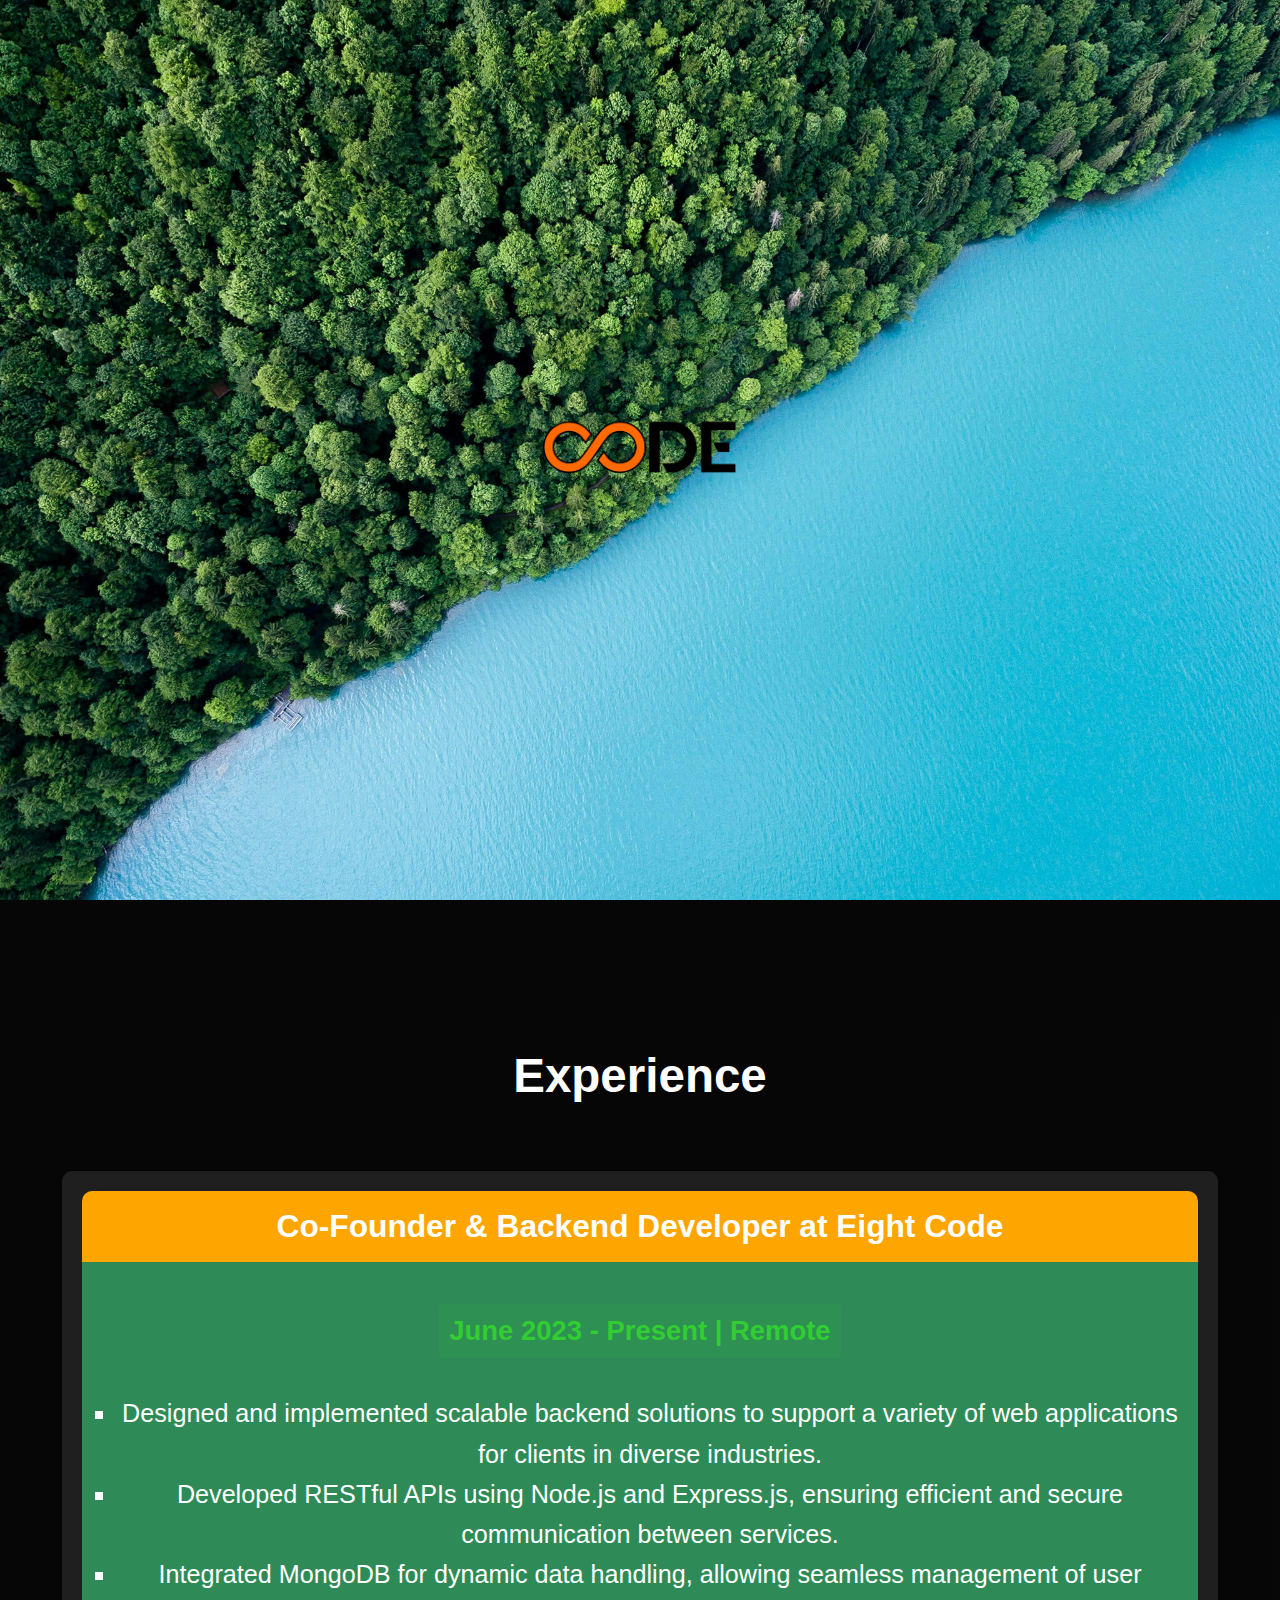
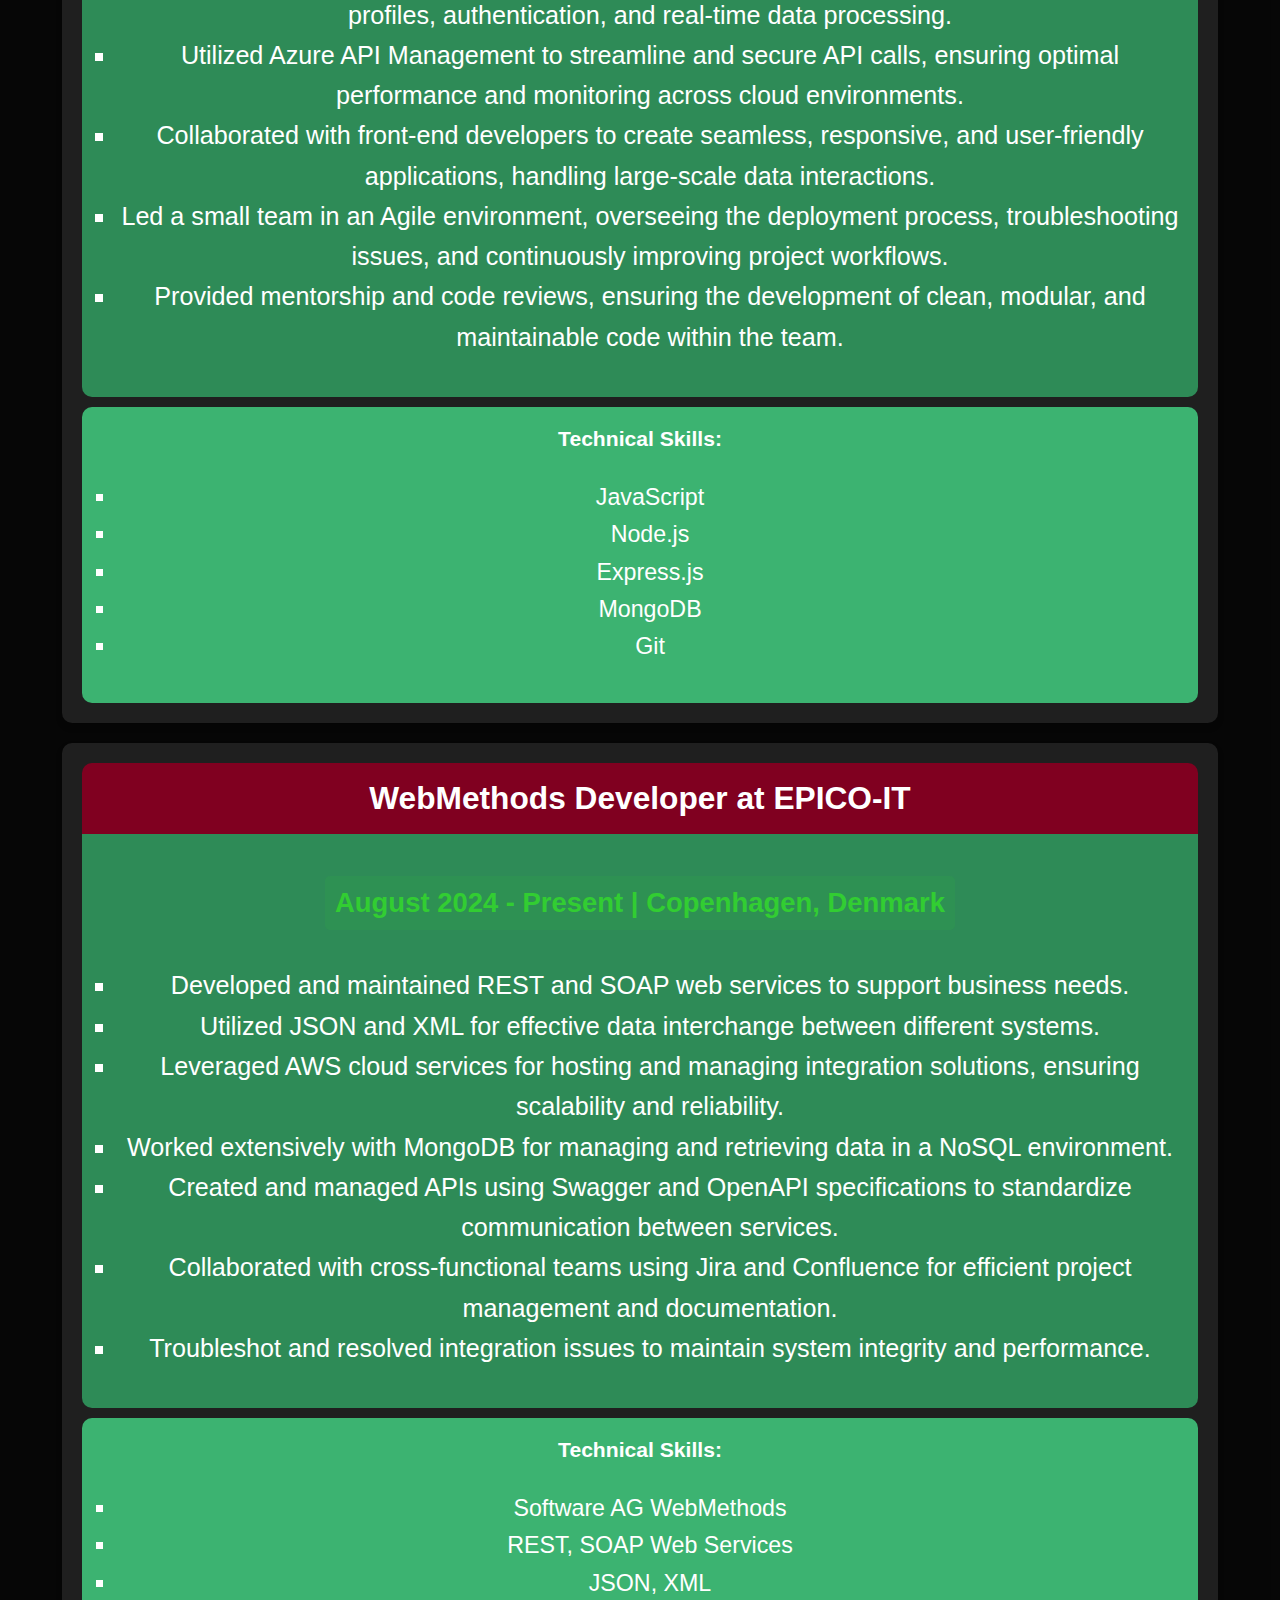
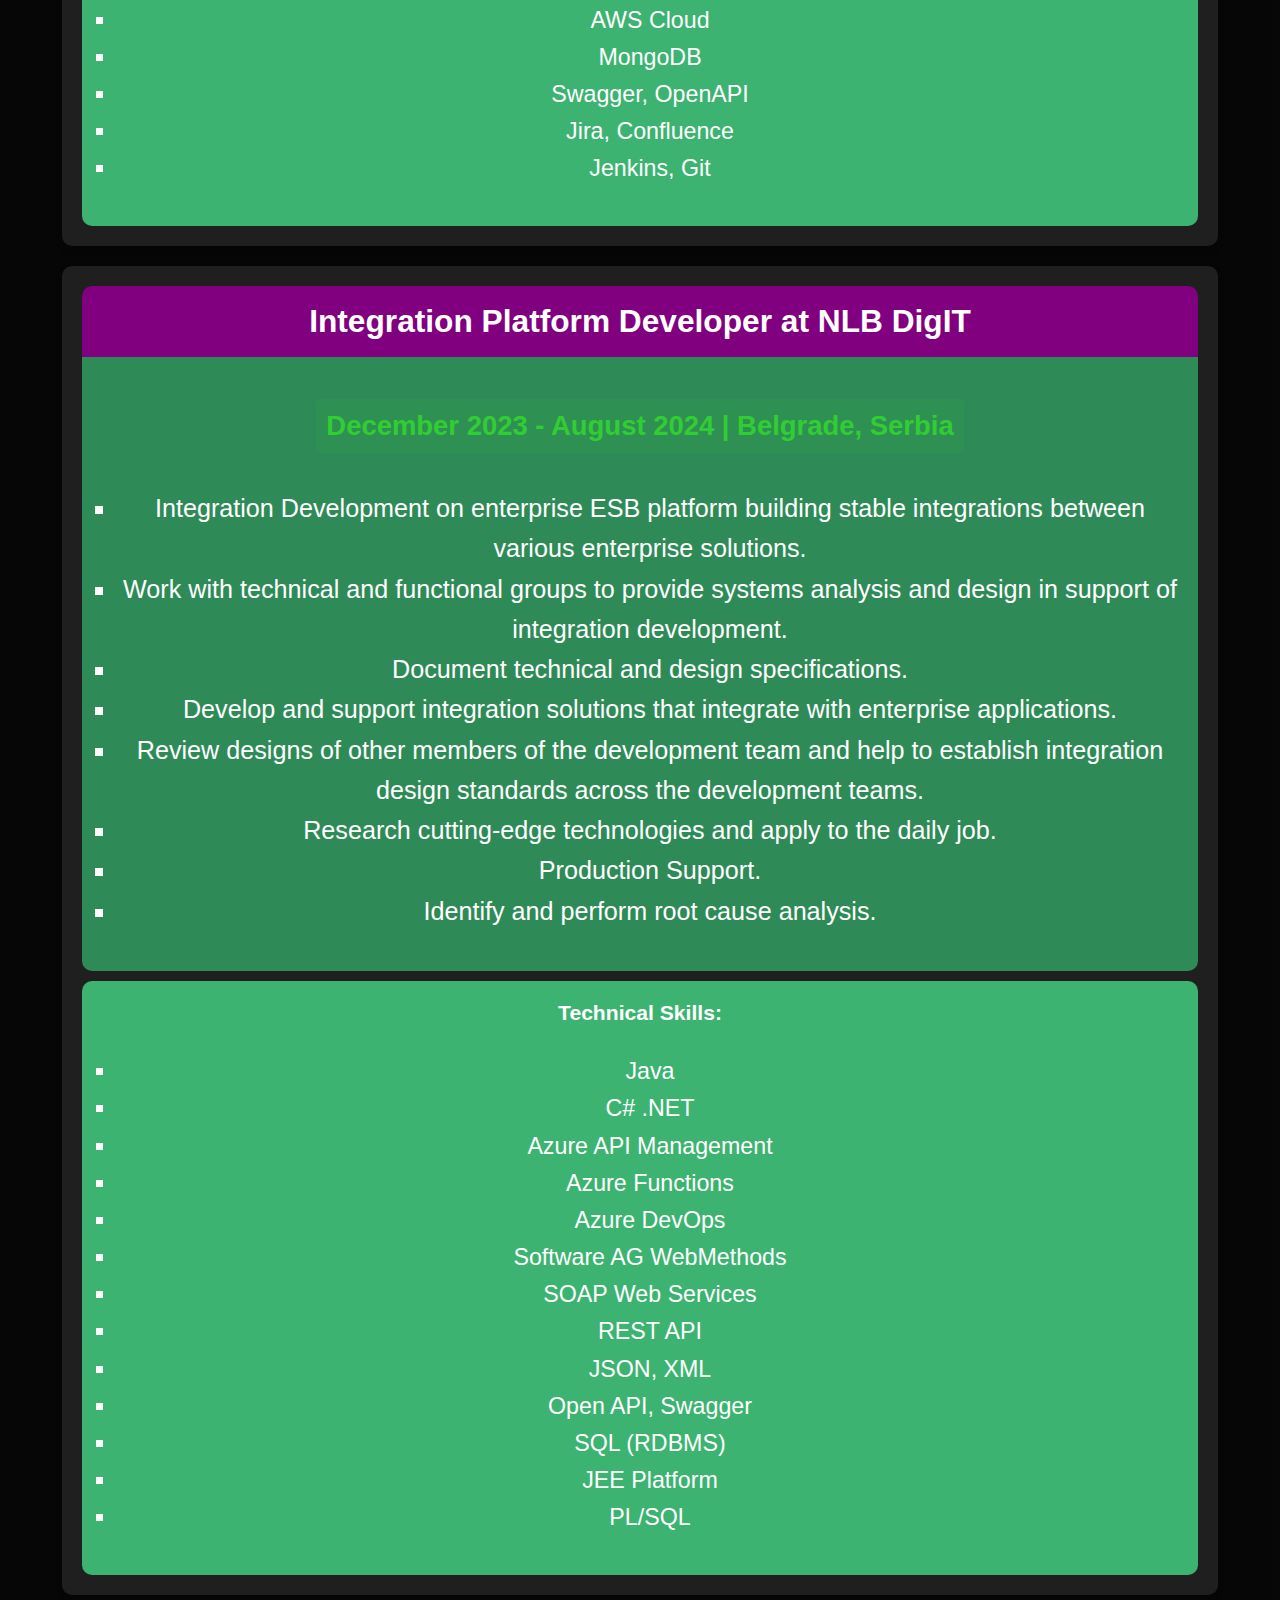
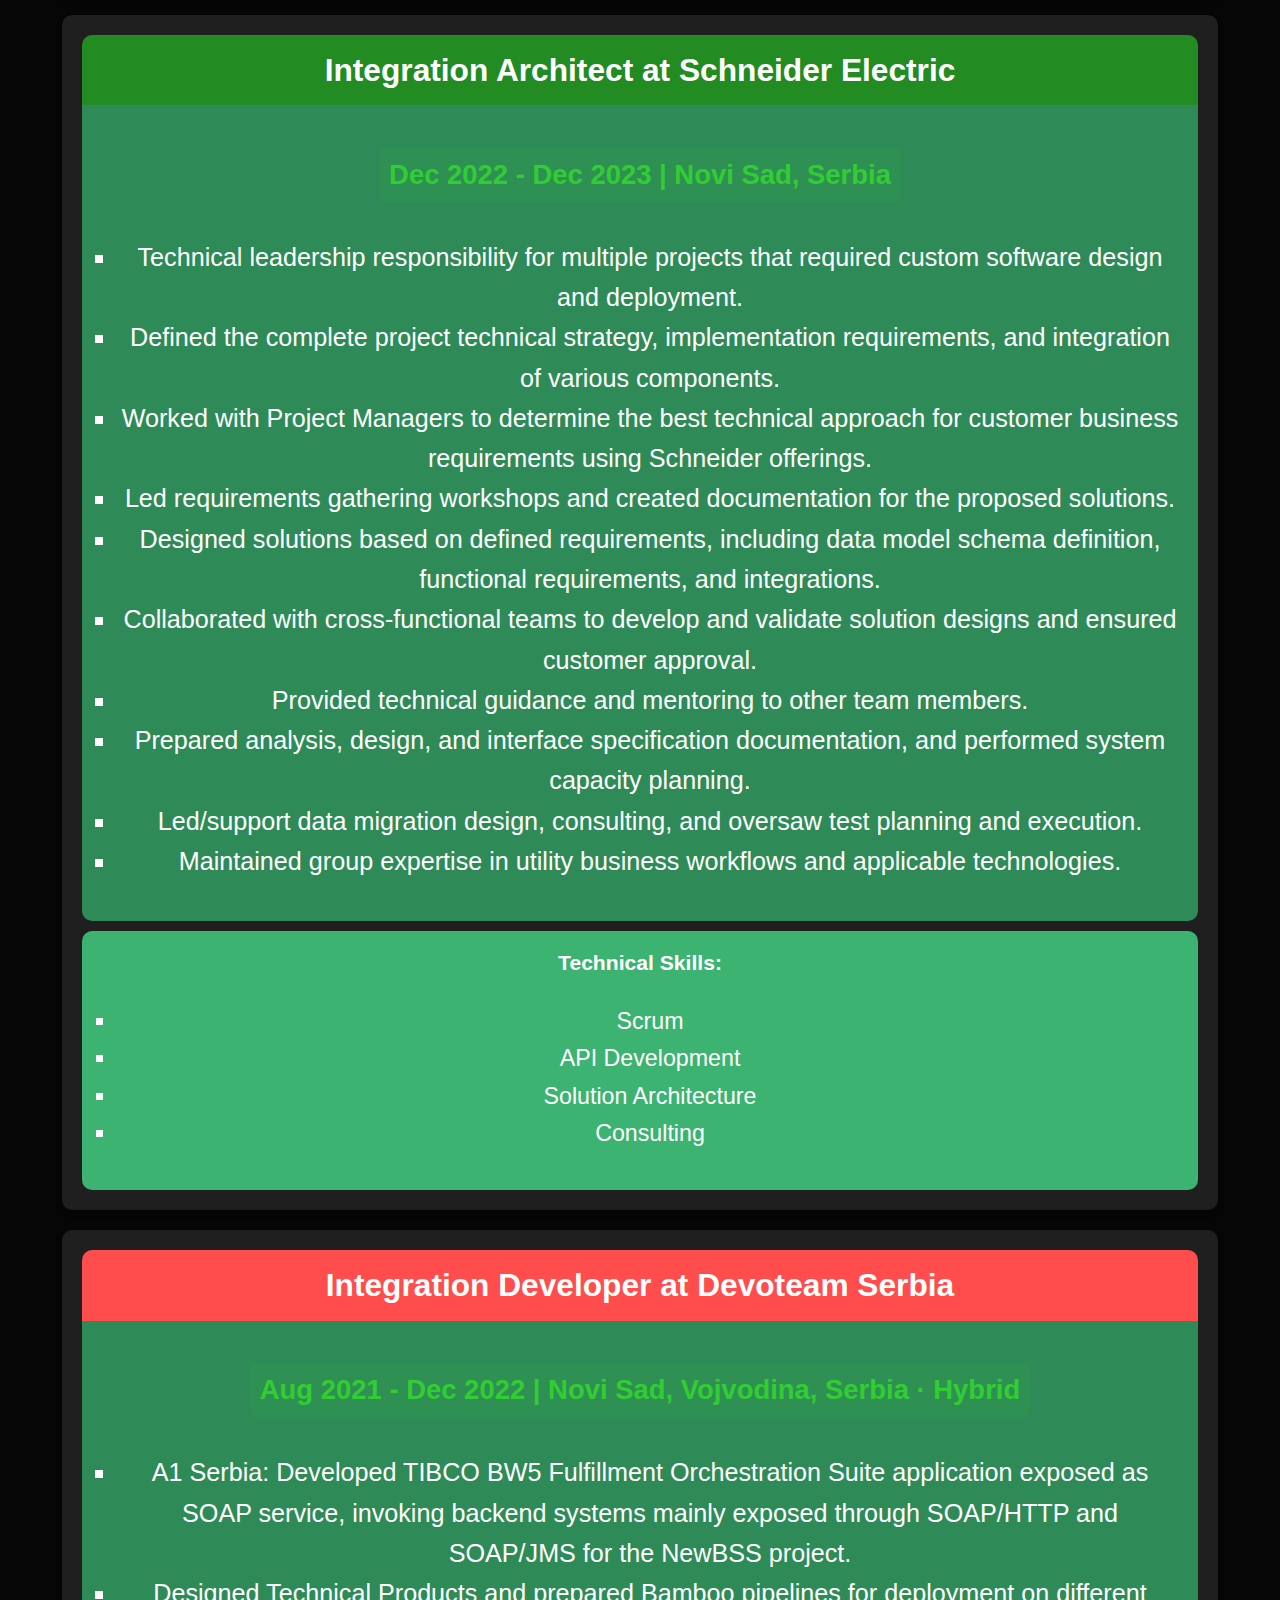
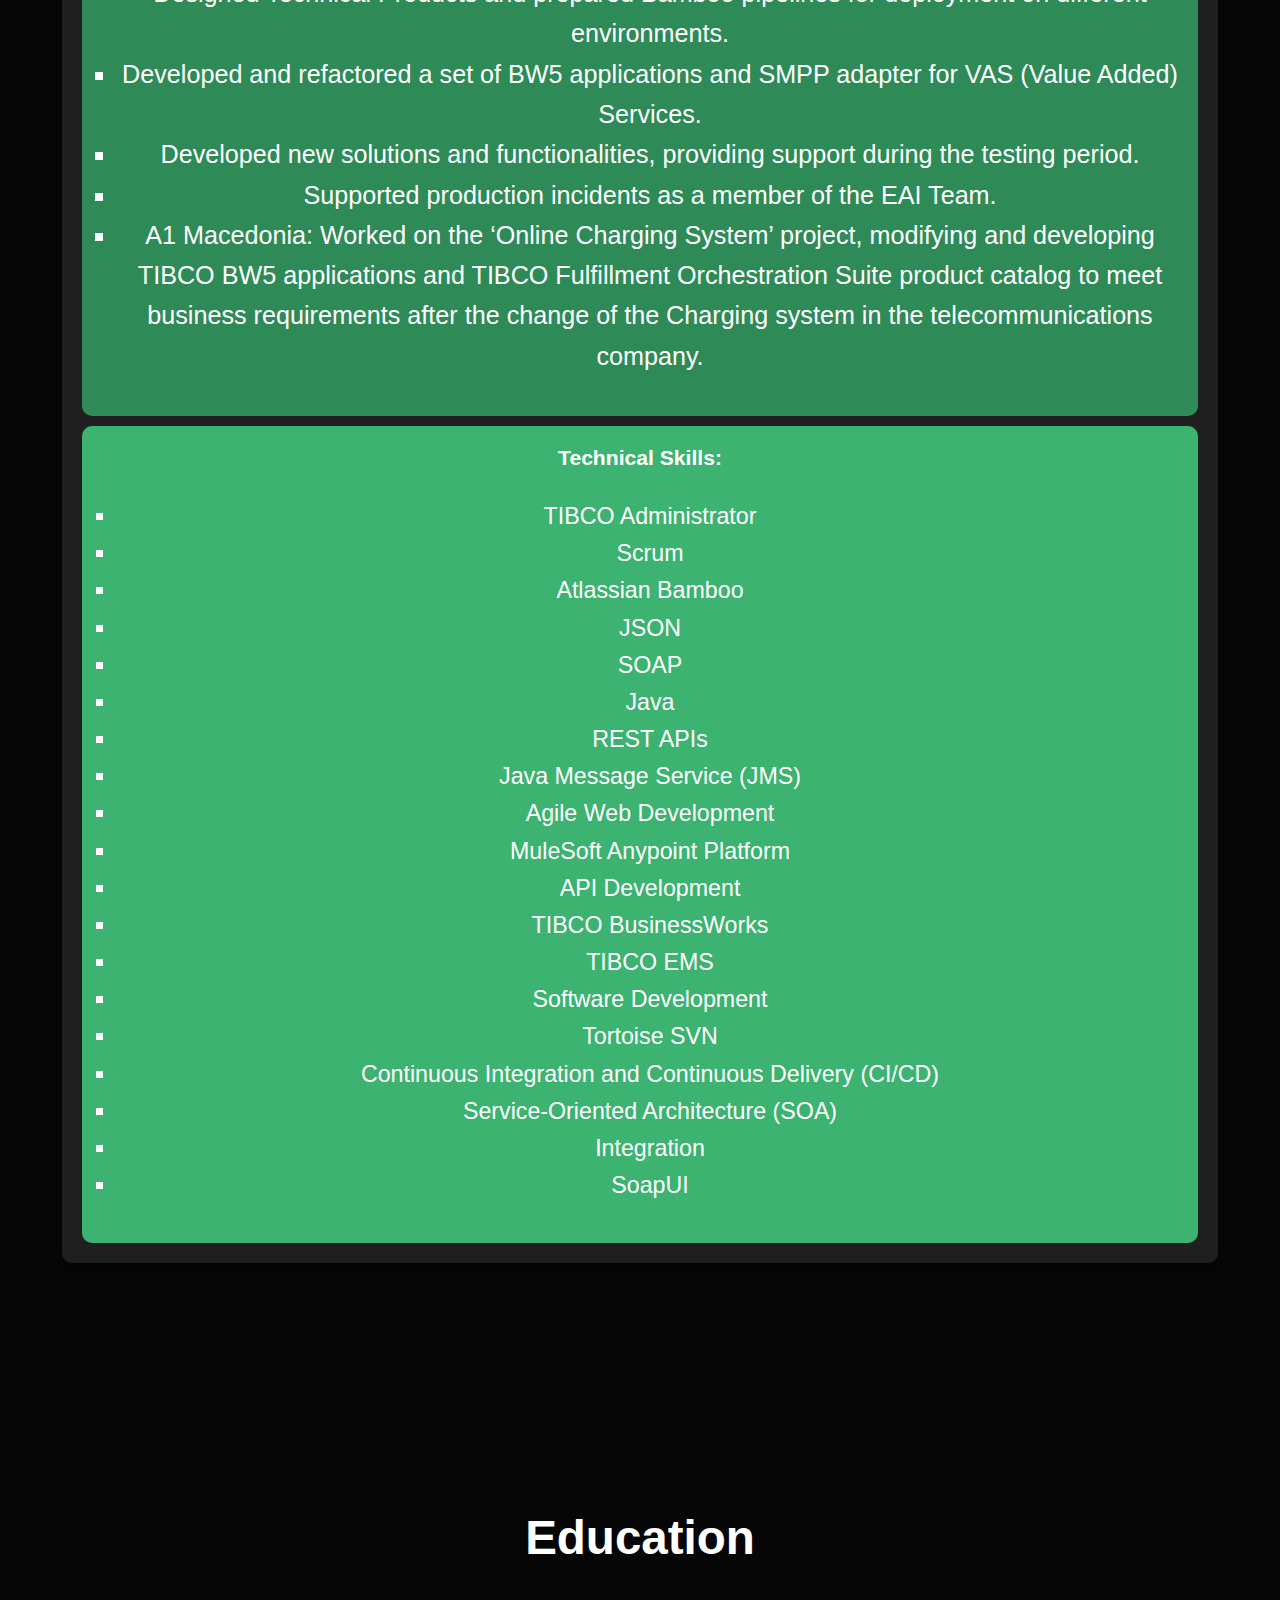
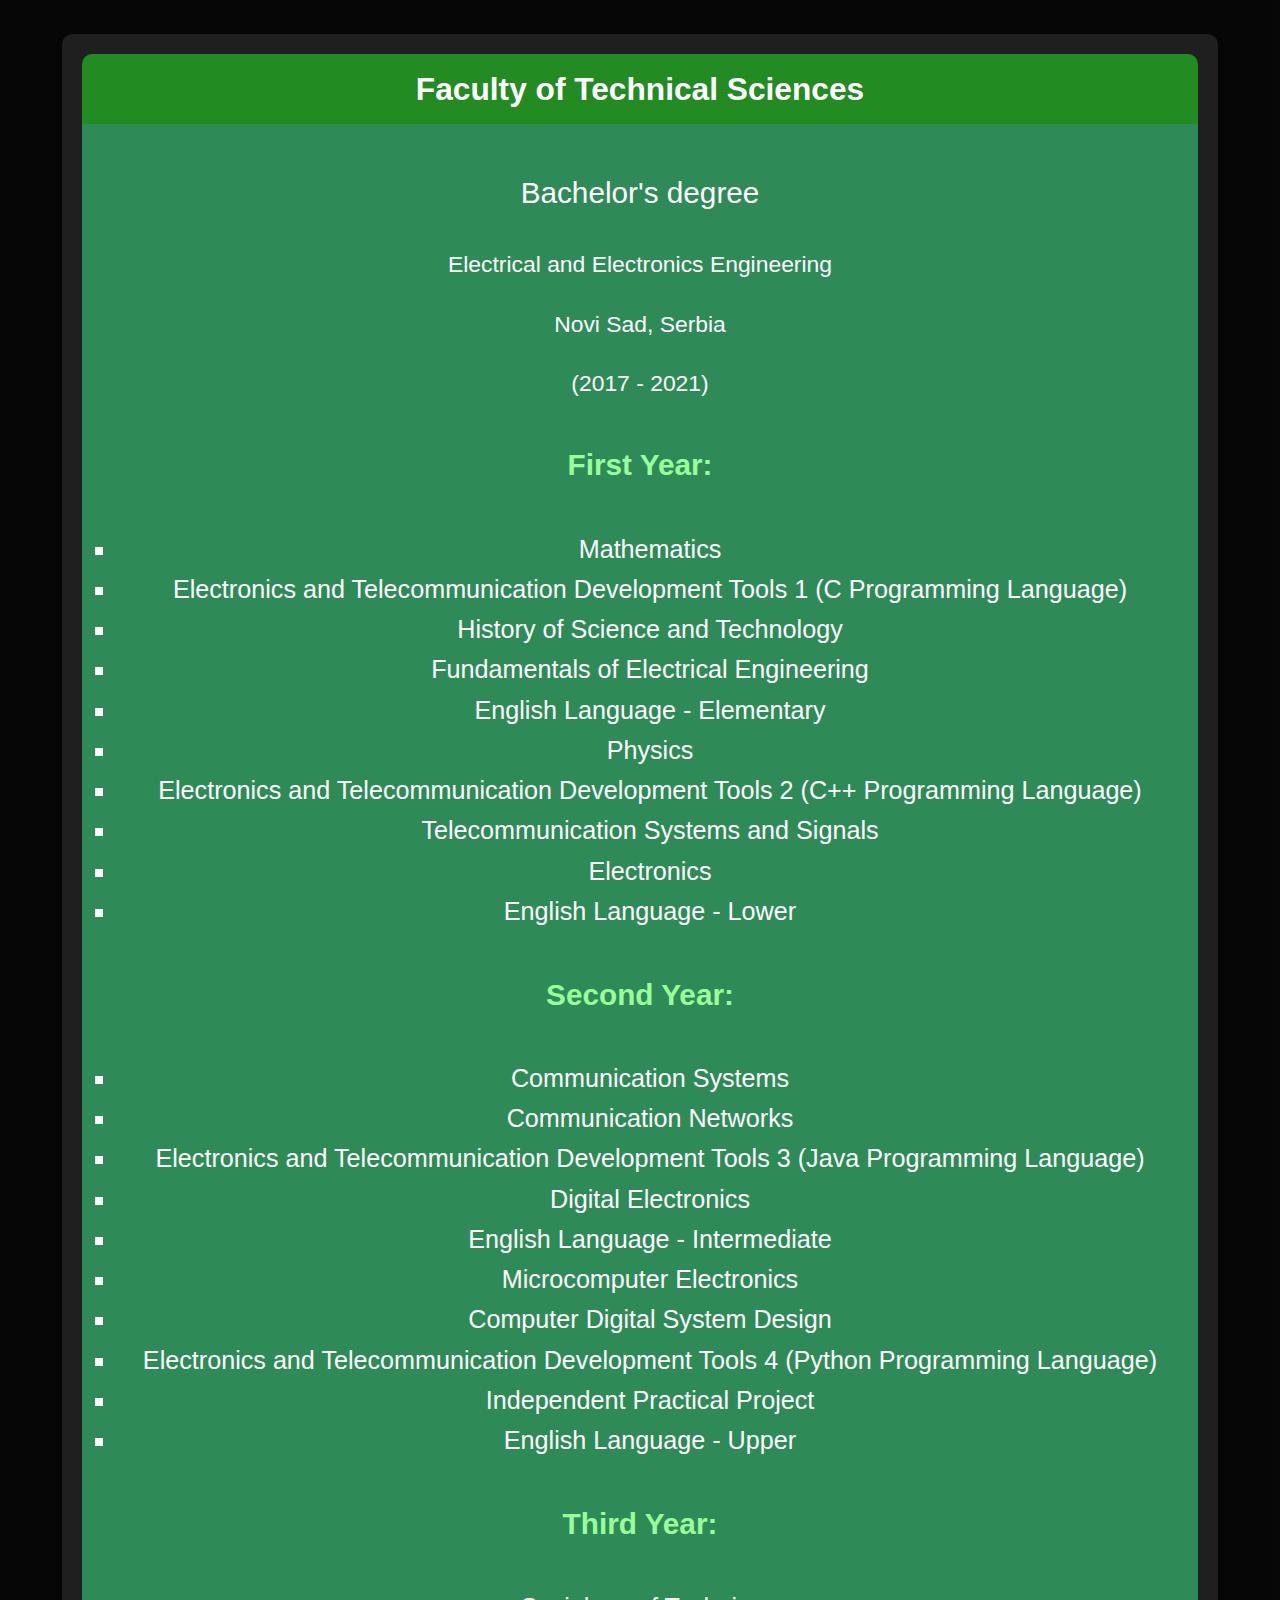
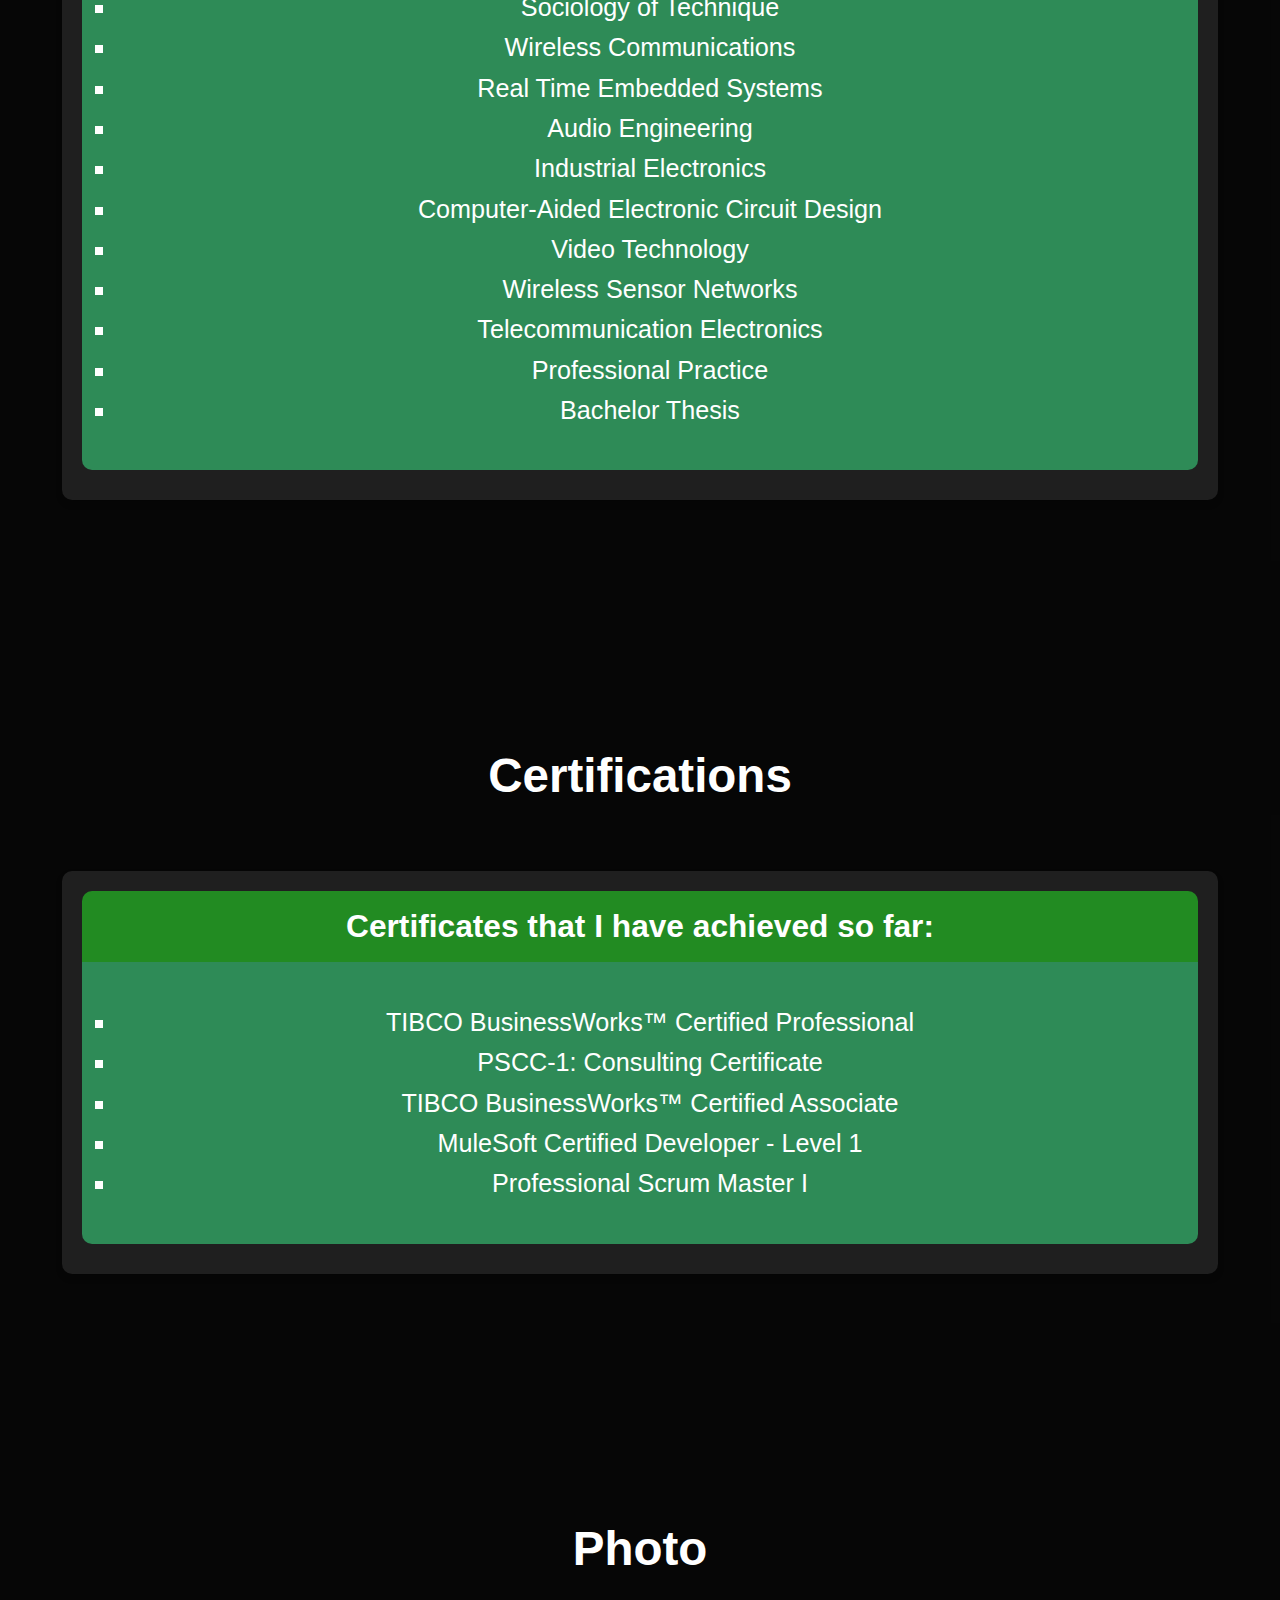
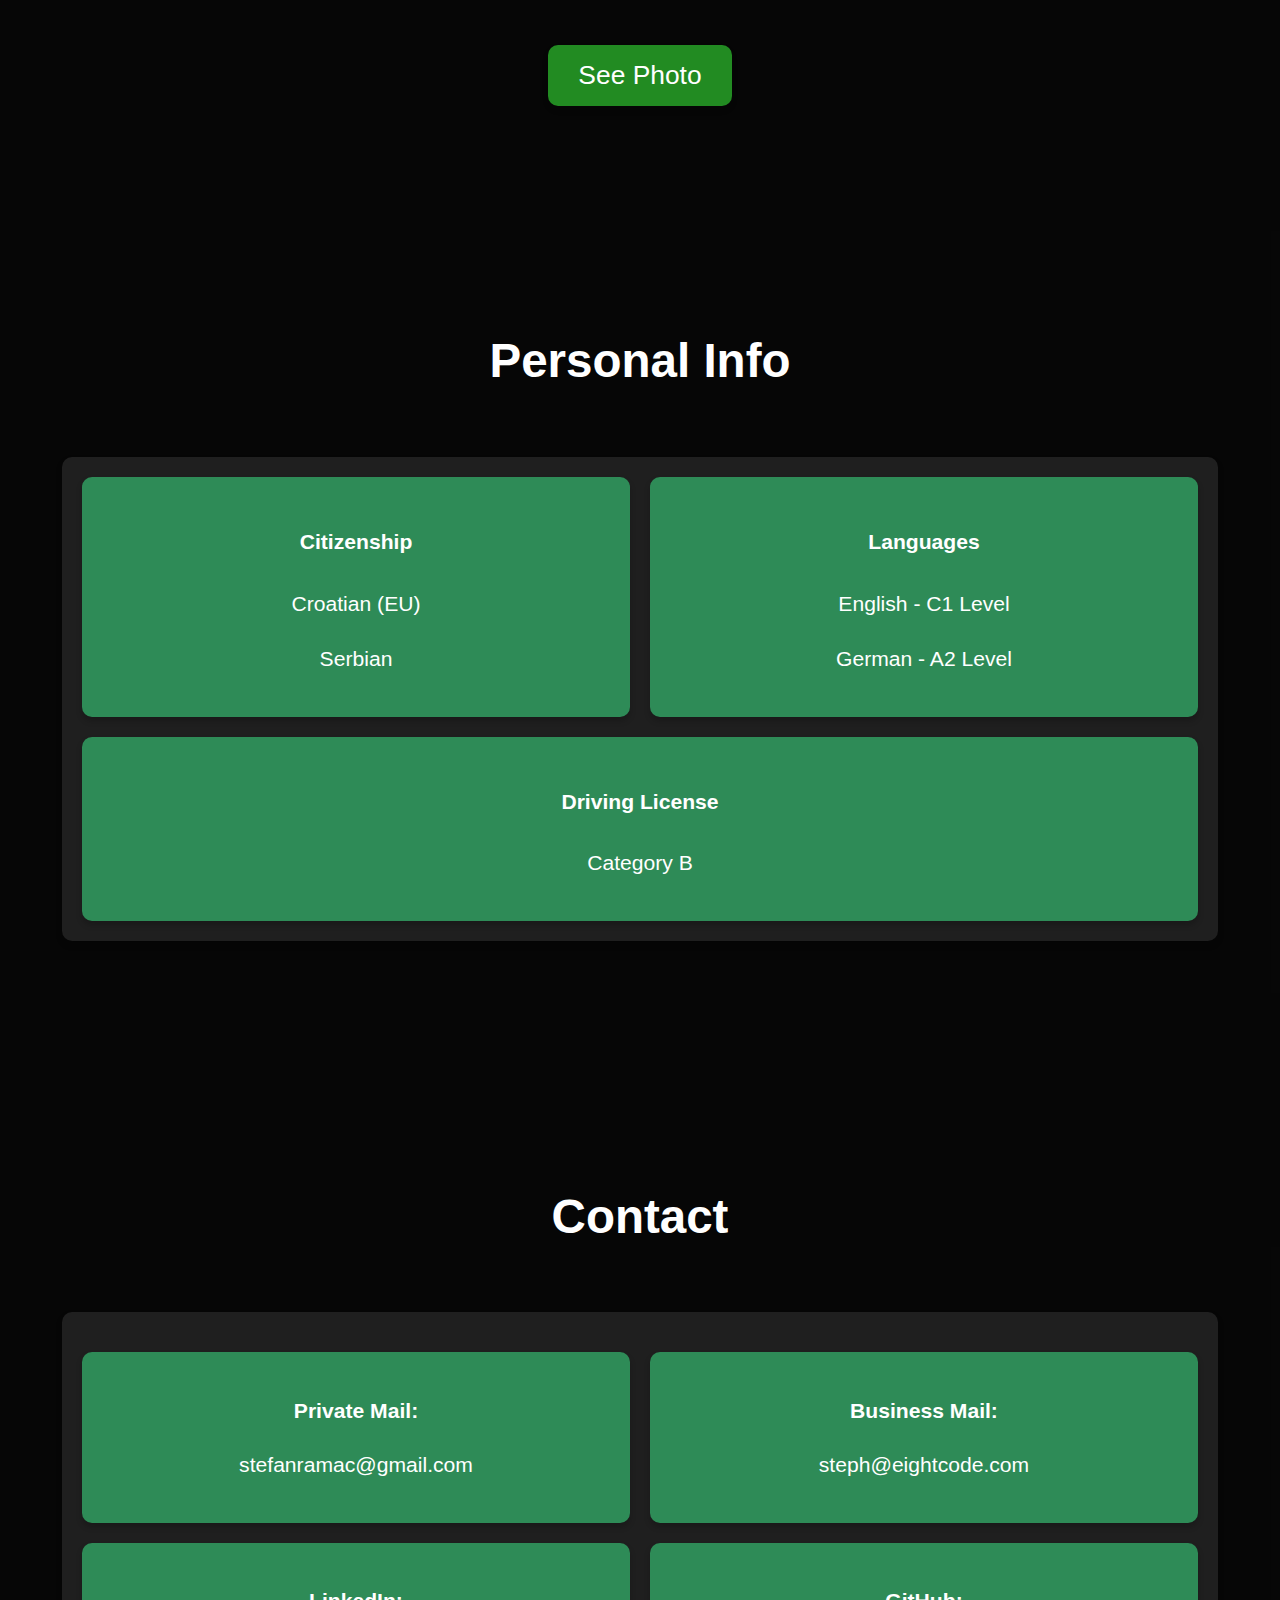
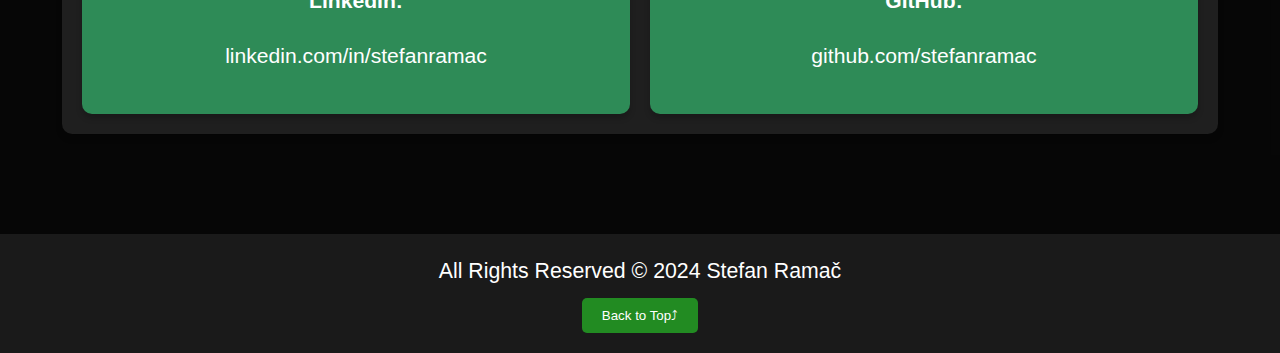
==== commit 4ceb0385: "clean code" ====
--- a/index.html
+++ b/index.html
@@ -4,7 +4,7 @@
     <meta charset="UTF-8">
     <meta name="viewport" content="width=device-width, initial-scale=1.0">
     <title>Stefan Ramač - Online CV</title>
-    <link rel="icon" type="image/png" href="r.jpg">
+    <link rel="icon" type="image/png" href="img/r.jpg">
     <link rel="stylesheet" href="styles.css">
     <script src="script.js" defer></script>
 </head>
@@ -12,10 +12,10 @@
 
 <!-- Background Image Section for Intro Animation -->
 <div id="intro-background" class="intro-background">
-    <img src="forest.jpg" alt="Forest Image" class="intro-image">
-    <img src="eightcode.png" alt="EightCode Logo" class="intro-logo">
+    <img src="img/forest.jpg" alt="Forest Image" class="intro-image">
+    <img src="img/eightcode.png" alt="EightCode Logo" class="intro-logo">
 </div>
-    <!-- Stefan Ramač i navigacioni bar iznad hero sekcije -->
+    <!-- Stefan Ramač logo -->
     <div class="header-left">
         <h1>Stefan<br>Ramač</h1>
     </div>
@@ -31,16 +31,16 @@
         <li><a href="#photo">Photo</a></li>
         <li><a href="#personal-info">Personal Info</a></li>
         <li><a href="#contact">Contact</a></li>
+        <li><a href="https://eightcode.com" target="_blank">EightCode</a></li> <!-- Added EightCode -->
     </ul>
 </nav>
 
-    <!-- Hero section sa animacijom teksta -->
+    <!-- Animation Welcome.. -->
     <header id="hero" class="hero-section">
         <div class="container">
             <div class="hero-text">
                 <!-- Dinamički tekst koji se menja -->
-                <h2>Online Resume</h2>
-                <h3>Scroll down</h3>
+                <h2><span id="static-text"></span><span id="dynamic-text"></span></h2>                <h3>Scroll down</h3>
             </div>
         </div>
     </header>
@@ -48,13 +48,40 @@
     
      
 
-<!-- Sekcija za iskustvo -->
+<!-- Section Experience -->
 <section id="experience" class="content-section">
     <h3>Experience</h3>
 
+    <!-- Experience Card 0 -->
+    <div class="card">
+        <div class="card-header eight-code">Co-Founder & Backend Developer at Eight Code</div>
+        <div class="card-body">
+            <p class="job-info">June 2023 - Present | Remote</p>
+            <ul>
+                <li>Designed and implemented scalable backend solutions to support a variety of web applications for clients in diverse industries.</li>
+                <li>Developed RESTful APIs using Node.js and Express.js, ensuring efficient and secure communication between services.</li>
+                <li>Integrated MongoDB for dynamic data handling, allowing seamless management of user profiles, authentication, and real-time data processing.</li>
+                <li>Utilized Azure API Management to streamline and secure API calls, ensuring optimal performance and monitoring across cloud environments.</li>
+                <li>Collaborated with front-end developers to create seamless, responsive, and user-friendly applications, handling large-scale data interactions.</li>
+                <li>Led a small team in an Agile environment, overseeing the deployment process, troubleshooting issues, and continuously improving project workflows.</li>
+                <li>Provided mentorship and code reviews, ensuring the development of clean, modular, and maintainable code within the team.</li>
+            </ul>
+        </div>
+        <div class="card-skills">
+            <strong>Technical Skills:</strong>
+            <ul>
+                <li>JavaScript</li>
+                <li>Node.js</li>
+                <li>Express.js</li>
+                <li>MongoDB</li>
+                <li>Git</li>
+            </ul>
+        </div>
+    </div>
+
     <!-- Experience Card 1 -->
     <div class="card">
-        <div class="card-header">WebMethods Developer at EPICO-IT</div>
+        <div class="card-header epico-it">WebMethods Developer at EPICO-IT</div>
         <div class="card-body">
             <p class="job-info">August 2024 - Present | Copenhagen, Denmark</p>
             <ul>
@@ -84,7 +111,7 @@
 
     <!-- Experience Card 2 -->
     <div class="card">
-        <div class="card-header">Integration Platform Developer at NLB DigIT</div>
+        <div class="card-header nlb-digit">Integration Platform Developer at NLB DigIT</div>
         <div class="card-body">
             <p class="job-info">December 2023 - August 2024 | Belgrade, Serbia</p>
             <ul>
@@ -118,9 +145,38 @@
         </div>
     </div>
 
-    <!-- Experience Card 3 -->
+     <!-- Experience Card 3 -->
+     <div class="card">
+        <div class="card-header schneider-electric">Integration Architect at Schneider Electric</div>
+        <div class="card-body">
+            <p class="job-info">Dec 2022 - Dec 2023 | Novi Sad, Serbia</p>
+            <ul>
+                <li>Technical leadership responsibility for multiple projects that required custom software design and deployment.</li>
+                <li>Defined the complete project technical strategy, implementation requirements, and integration of various components.</li>
+                <li>Worked with Project Managers to determine the best technical approach for customer business requirements using Schneider offerings.</li>
+                <li>Led requirements gathering workshops and created documentation for the proposed solutions.</li>
+                <li>Designed solutions based on defined requirements, including data model schema definition, functional requirements, and integrations.</li>
+                <li>Collaborated with cross-functional teams to develop and validate solution designs and ensured customer approval.</li>
+                <li>Provided technical guidance and mentoring to other team members.</li>
+                <li>Prepared analysis, design, and interface specification documentation, and performed system capacity planning.</li>
+                <li>Led/support data migration design, consulting, and oversaw test planning and execution.</li>
+                <li>Maintained group expertise in utility business workflows and applicable technologies.</li>
+            </ul>
+        </div>
+        <div class="card-skills">
+            <strong>Technical Skills:</strong>
+            <ul>
+                <li>Scrum</li>
+                <li>API Development</li>
+                <li>Solution Architecture</li>
+                <li>Consulting</li>
+            </ul>
+        </div>
+    </div>
+
+    <!-- Experience Card 4 -->
     <div class="card">
-        <div class="card-header">Integration Developer at Devoteam Serbia</div>
+        <div class="card-header devoteam">Integration Developer at Devoteam Serbia</div>
         <div class="card-body">
             <p class="job-info">Aug 2021 - Dec 2022 | Novi Sad, Vojvodina, Serbia · Hybrid</p>
             <ul>
@@ -157,34 +213,9 @@
             </ul>
         </div>
     </div>
-
-    <!-- Experience Card 4 -->
-    <div class="card">
-        <div class="card-header">Integration Developer via Devoteam at A1 Srbija d.o.o.</div>
-        <div class="card-body">
-            <p class="job-info">Mar 2022 - Nov 2022 | Belgrade, Serbia</p>
-            <ul>
-                <li>Developed TIBCO BW5 Fulfillment Orchestration Suite application exposed as SOAP service, invoking backend systems mainly exposed through SOAP/HTTP and SOAP/JMS for the NewBSS project.</li>
-                <li>Designed Technical Products and prepared Bamboo pipelines for deployment on different environments.</li>
-                <li>Developed and refactored a set of BW5 applications and SMPP adapter for VAS (Value Added) Services.</li>
-                <li>Developed new solutions and functionalities, providing support during the testing period.</li>
-                <li>Supported production incidents as a member of the EAI Team.</li>
-                <li>Worked on the ‘Online Charging System’ project, modifying and developing TIBCO BW5 applications and TIBCO Fulfillment Orchestration Suite product catalog to meet business requirements after the change of the Charging system in the telecommunications company.</li>
-            </ul>
-        </div>
-        <div class="card-skills">
-            <strong>Technical Skills:</strong>
-            <ul>
-                <li>Scrum</li>
-                <li>Java</li>
-                <li>API Development</li>
-                <li>Software Development</li>
-            </ul>
-        </div>
-    </div>
 </section>
 
-    <!-- Education Card -->
+    <!-- Section Education -->
     <section id="education" class="content-section">
         <h3>Education</h3>
 
@@ -242,10 +273,11 @@
         </div>
     </section>
 
+    <!-- Section Certifications -->
     <section id="certifications" class="content-section">
         <h3>Certifications</h3>
         <div class="card">
-            <div class="card-header">Certifications</div>
+            <div class="card-header">Certificates that I have achieved so far:</div>
             <div class="card-body">
                 <ul>
                     <li>TIBCO BusinessWorks™ Certified Professional</li>
@@ -258,8 +290,7 @@
         </div>
     </section>
 
-    <!-- New Photo Section -->
-
+    <!-- Section Photo -->
     <section id="photo" class="content-section">
         <h3>Photo</h3>
         <button id="see-photo-button">See Photo</button>
@@ -267,12 +298,12 @@
         <!-- Popup modal for the image -->
         <div id="photo-modal" class="modal">
             <span class="close" id="close-photo-modal">&times;</span>
-            <img class="modal-content" id="profile-pic" src="profilepic.jpg" alt="Profile Picture of Stefan Ramač">
+            <img class="modal-content" id="profile-pic" src="img/profilepic.jpg" alt="Profile Picture of Stefan Ramač">
         </div>
     </section>
     
 
-<!-- Personal Info Section -->
+<!-- Section Personal Info -->
 <section id="personal-info" class="content-section">
     <h3>Personal Info</h3>
     <div class="personal-info-card">
@@ -298,35 +329,36 @@
     </div>
 </section>
 
-    <!-- Contact Section with Card and Grid -->
-<section id="contact" class="content-section">
-    <h3>Contact</h3>
-    <div class="contact-card">
-        <!--<div class="contact-card-header">Contact</div>-->
-        <div class="contact-grid">
-            <!-- Email Box -->
-            <div class="contact-box">
-                <p><strong>Email:</strong></p>
-                <p><a href="mailto:stefanramac@gmail.com">stefanramac@gmail.com</a></p>
-            </div>
-            <!-- Phone Box -->
-            <div class="contact-box">
-                <p><strong>Telephone Number:</strong></p>
-                <p><a href="tel:+381638393112">+381638393112</a></p>
-            </div>
-            <!-- LinkedIn Box -->
-            <div class="contact-box">
-                <p><strong>LinkedIn:</strong></p>
-                <p><a href="https://www.linkedin.com/in/stefanramac/" target="_blank">linkedin.com/in/stefanramac</a></p>
-            </div>
-            <!-- GitHub Box -->
-            <div class="contact-box">
-                <p><strong>GitHub:</strong></p>
-                <p><a href="https://github.com/stefanramac" target="_blank">github.com/stefanramac</a></p>
-            </div>
-        </div>
-    </div>
-</section>
+    <!-- Section Contact -->
+    <section id="contact" class="content-section">
+        <h3>Contact</h3>
+        <div class="contact-card">
+            <!--<div class="contact-card-header">Contact</div>-->
+            <div class="contact-grid">
+                <!-- Private Email Box -->
+                <div class="contact-box">
+                    <p><strong>Private Mail:</strong></p>
+                    <p><a href="mailto:stefanramac@gmail.com">stefanramac@gmail.com</a></p>
+                </div>
+                <!-- Business Email Box -->
+                <div class="contact-box">
+                    <p><strong>Business Mail:</strong></p>
+                    <p><a href="mailto:steph@eightcode.com">steph@eightcode.com</a></p>
+                </div>
+                <!-- LinkedIn Box -->
+                <div class="contact-box">
+                    <p><strong>LinkedIn:</strong></p>
+                    <p><a href="https://www.linkedin.com/in/stefanramac/" target="_blank">linkedin.com/in/stefanramac</a></p>
+                </div>
+                <!-- GitHub Box -->
+                <div class="contact-box">
+                    <p><strong>GitHub:</strong></p>
+                    <p><a href="https://github.com/stefanramac" target="_blank">github.com/stefanramac</a></p>
+                </div>
+            </div>
+        </div>
+    </section>
+
 <!-- Footer Section -->
 <footer>
     <p>All Rights Reserved &copy; 2024 Stefan Ramač</p>
--- a/styles.css
+++ b/styles.css
@@ -9,6 +9,20 @@
     color: #fff;
     background-color: #1a1a1a;
     font-size: 1.1em;
+}
+
+/* Animation for blinking cursor */
+#dynamic-text {
+    font-size: 2em;
+    border-right: 2px solid #fff;
+    white-space: nowrap;
+    overflow: hidden;
+    animation: blink 0.75s step-end infinite;
+}
+
+@keyframes blink {
+    from, to { border-color: transparent; }
+    50% { border-color: white; }
 }
 
 /* Styling for the intro background image */
@@ -75,6 +89,14 @@
 }
 
 .header-left h1 {
+    transition: color 0.3s ease;
+}
+
+.header-left h1:hover {
+    color: #32CD32; /* Change this color to whatever you'd like for the hover effect */
+}
+
+.header-left h1 {
     margin: 0;
     font-size: 2.7em;
     font-family: 'Pacifico', cursive;
@@ -113,7 +135,7 @@
 
 /* Hero section with background image */
 /* .hero-section {
-    background-image: url('background.jpg');
+    background-image: url('img/background.jpg');
     background-size: cover;
     background-position: center;
     height: 100vh;
@@ -125,7 +147,7 @@
 
 /* Hero section with background image */
 .hero-section {
-    background-image: url('background.jpg');
+    background-image: url('img/background.jpg');
     background-size: cover;
     background-position: center;
     height: 100vh;
@@ -151,24 +173,12 @@
     font-size: 2.8em;
 }
 
-#dynamic-text {
-    font-size: 2.8em;
-    border-right: 2px solid #fff;
-    white-space: nowrap;
-    overflow: hidden;
-    animation: blink 0.75s step-end infinite;
-}
-
-@keyframes blink {
-    from, to { border-color: transparent; }
-    50% { border-color: white; }
-}
 
 /* Content section with non-repeating background image and 25% visibility */
 .content-section {
     padding: 80px 20px;
     text-align: center;
-    background-image: url('house-background.jpg');
+    background-image: url('img/house-background.jpg');
     background-size: cover;
     background-position: center;
     background-repeat: no-repeat; /* Ensure the image does not repeat */
@@ -177,9 +187,19 @@
     color: #fff;
 }
 
+/* Default styles for section titles */
 .content-section h3 {
     font-size: 2.7em;
-    color: #2E8B57; /* Forest green for section titles */
+    color: #fff; /* Forest green or your preferred color */
+    transition: background-color 0.3s ease, color 0.3s ease;
+    padding: 10px;
+    border-radius: 5px;
+}
+
+/* Hover effect for section titles */
+.content-section h3:hover {
+    background-color: rgba(0, 0, 0, 0.7); /* Black transparent background */
+    color: #fff; /* White text on hover */
 }
 
 ul {
@@ -634,4 +654,29 @@
         height: 100vh;
         object-fit: cover; /* This ensures that the image covers the entire screen */
     }
+}
+
+/* Eight Code - Orange */
+.card-header.eight-code {
+    background-color: #FFA500; /* Orange color */
+}
+
+/* NLB DigIT - Purple */
+.card-header.nlb-digit {
+    background-color: #800080; /* Purple color */
+}
+
+/* Schneider Electric - Green (different shade from div) */
+.card-header.schneider-electric {
+    background-color: #228B22; /* Forest green or a slightly different shade */
+}
+
+/* Devoteam - Pinkish-Red */
+.card-header.devoteam {
+    background-color: #FF4C4C; /* Pinkish-Red */
+}
+
+/* Epico IT - Dark Bordeaux */
+.card-header.epico-it {
+    background-color: #800020; /* Dark Bordeaux */
 }